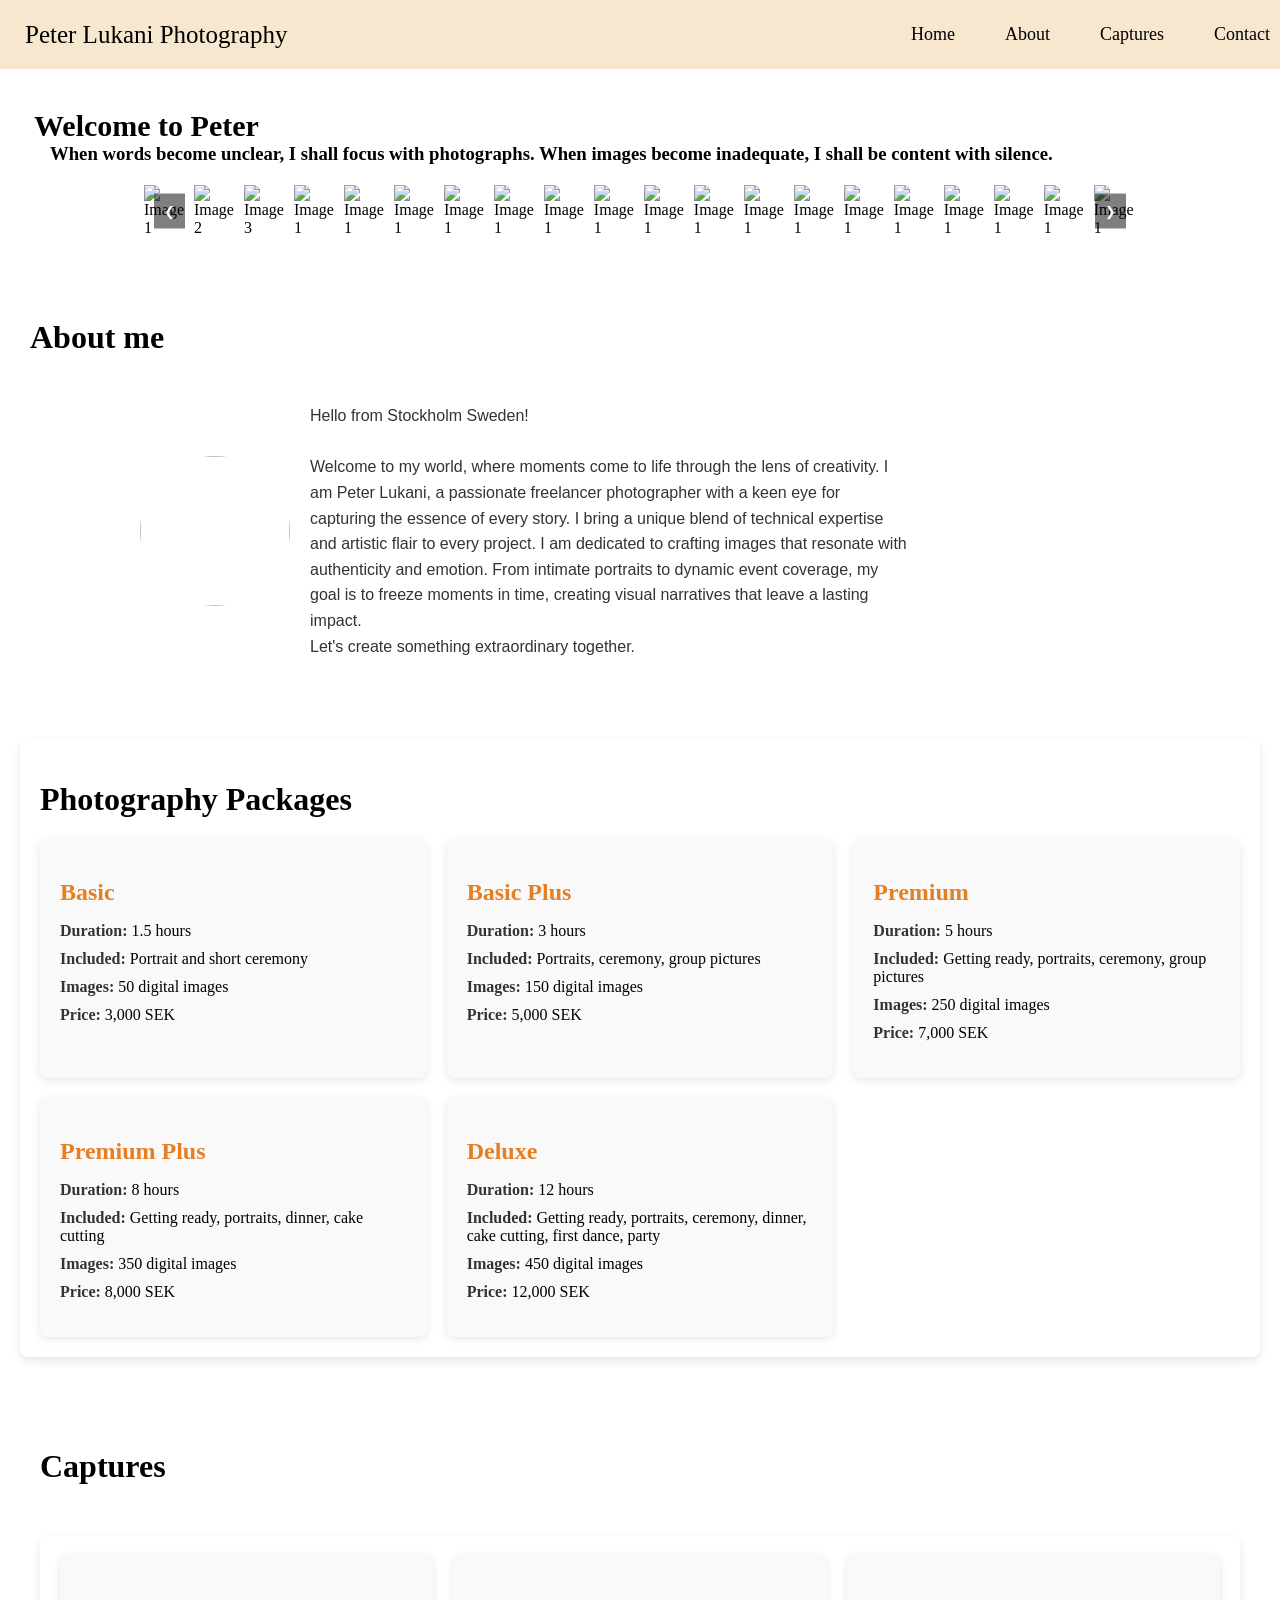
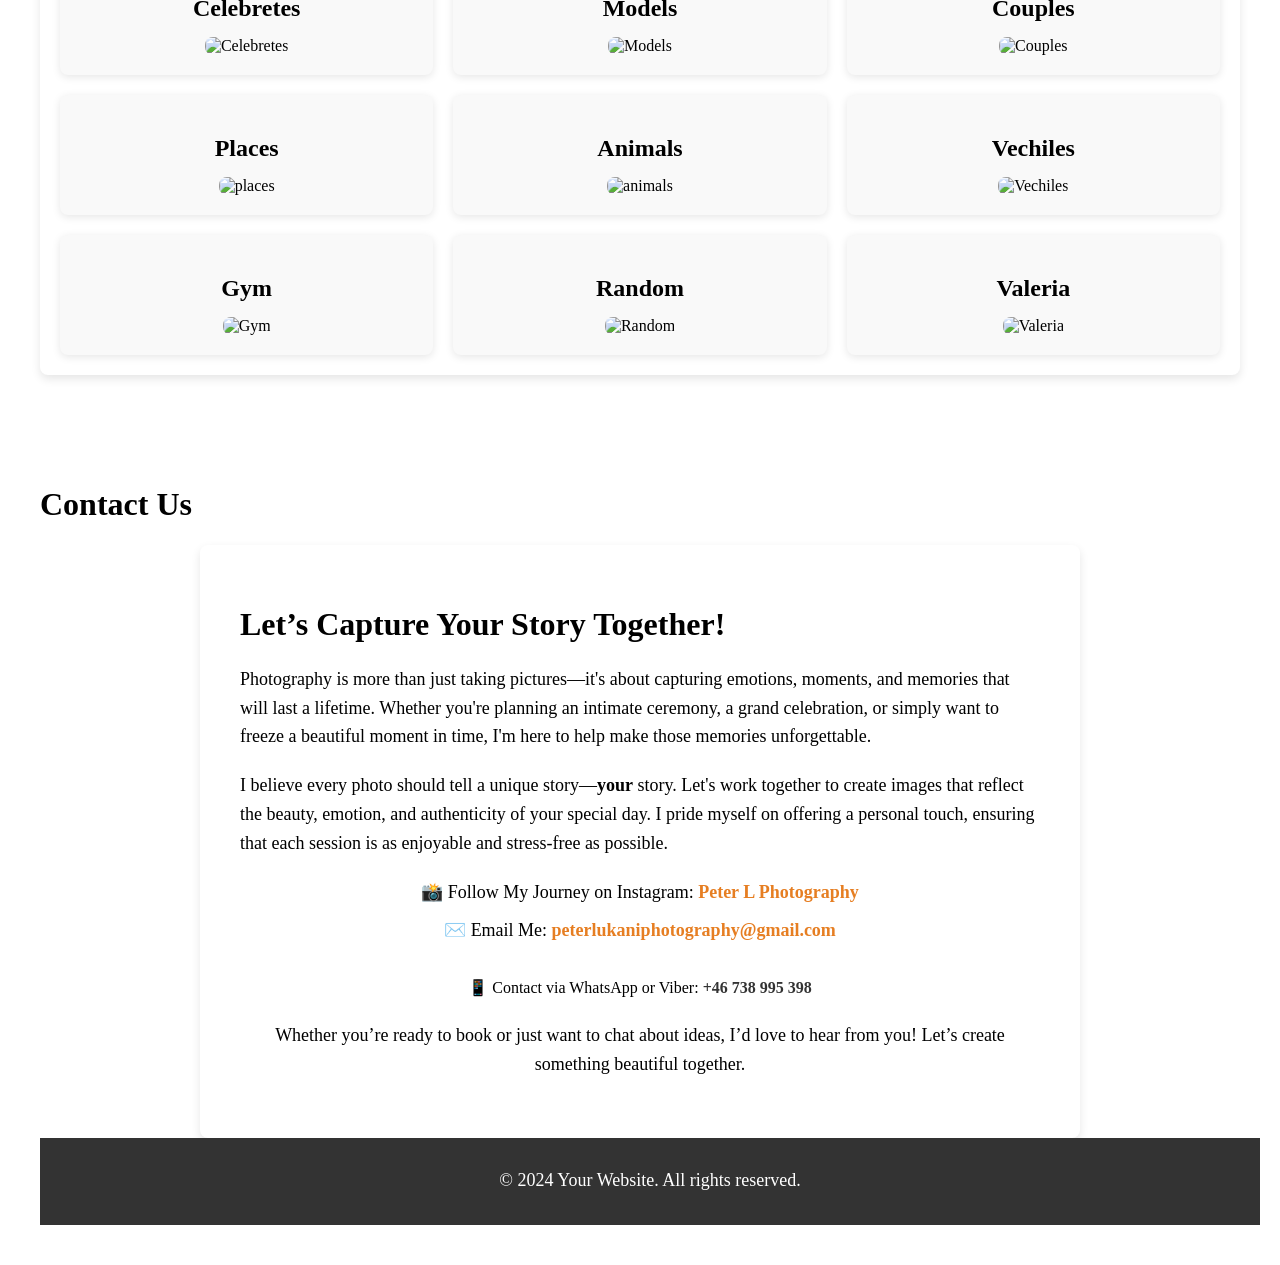
==== homepage.html @ 09ea8441 "Add files via upload" ====
<!DOCTYPE html>
<html lang="en">
<head>
    <meta charset="UTF-8">
    <meta name="viewport" content="width=device-width, initial-scale=1.0">
    <link rel="stylesheet" href="style.css">
    <script src="script.js" defer></script>
    <script src="prov.js" defer></script>
    <title>Peter Lukani Photography </title>
</head>
<body>
<!-- Koka e websitit -->
    <div class="header">
        <div class="emri">Peter Lukani Photography</div>
        <div class="navbar">
            <a href="#home">Home</a>
            <a href="#about">About</a>
            <a href="#captures">Captures</a>
            <a href="#contact">Contact</a>
        </div>
    </div>    

    <div class="content" id="home">
        <div class="typing-container">
            <h1 class="typing-text"></h1>
        </div>
        <h3 style="margin-left: 30px; margin-top: -2%;">When words become unclear, I shall focus with photographs. When images become inadequate, I shall be content with silence.</h3>   
    
        <!-- Karuseli -->
        <div class="carousel-container">
        <div class="carousel">
            <button class="carousel-button prev" onclick="prevSlide()">&#10094;</button>
            <div class="carousel-track">
                <img src="fotot\caruseli\IMG_1.JPG" alt="Image 1">
                <img src="fotot\caruseli\IMG_2.jpg" alt="Image 2">
                <img src="fotot\caruseli\IMG_3.JPG" alt="Image 3">
                <img src="fotot\caruseli\IMG_4.JPG"alt="Image 1">
                <img src="fotot\caruseli\IMG_5.JPG"alt="Image 1">
                <img src="fotot\caruseli\IMG_6.JPG"alt="Image 1">
                <img src="fotot\caruseli\IMG_7.JPG"alt="Image 1">
                <img src="fotot\caruseli\IMG_8.JPG"alt="Image 1">
                <img src="fotot\caruseli\IMG_9.JPG"alt="Image 1">
                <img src="fotot\caruseli\IMG_10.JPG"alt="Image 1">
                <img src="fotot\caruseli\IMG_11.JPEG"alt="Image 1">
                <img src="fotot\caruseli\IMG_12.JPG"alt="Image 1">
                <img src="fotot\caruseli\IMG_13.JPG"alt="Image 1">
                <img src="fotot\caruseli\IMG_14.jpeg"alt="Image 1">
                <img src="fotot\caruseli\IMG_15.JPG"alt="Image 1">
                <img src="fotot\caruseli\IMG_18.JPG"alt="Image 1">
                <img src="fotot\caruseli\IMG_19.JPEG"alt="Image 1">
                <img src="fotot\caruseli\IMG_20.JPG"alt="Image 1">
                <img src="fotot\fotot\caruseli\IMG_21.JPG"alt="Image 1">
                <img src="fotot\caruseli\IMG_22.JPG"alt="Image 1">
                <img src="fotot\caruseli\IMG_23.JPG"alt="Image 1">
                <img src="fotot\caruseli\IMG_24.JPG"alt="Image 1">
            </div>
            <button class="carousel-button next" onclick="nextSlide()">&#10095;</button>
        </div>
    </div>
    </div>
    <!-- Perskrimi vetes-->
    <div class="content" id="about">
        <h1 style="margin-left: 10px;">About me</h1>
        <div class="profile-container">
            <div class="fotoja-profilit">
                <img src="fotot\fotoja profilit.png">
            </div>

            <p class="shkrimi-vetes">
                Hello from Stockholm Sweden!<br><br>
                Welcome to my world, where moments come to life through the lens of creativity. I am Peter Lukani, a passionate freelancer photographer with a keen eye for capturing the essence of every story. I bring a unique blend of technical expertise and artistic flair to every project. I am dedicated to crafting images that resonate with authenticity and emotion. From intimate portraits to dynamic event coverage, my goal is to freeze moments in time, creating visual narratives that leave a lasting impact.<br>
                Let's create something extraordinary together.
            </p>
        </div>
<!-- Cmimet e paketave  -->
        <div class="packages">
            <h1>Photography Packages</h1>
            
            <div class="package-grid">
                <div class="package">
                    <h2>Basic</h2>
                    <ul>
                        <li><strong>Duration:</strong> 1.5 hours</li>
                        <li><strong>Included:</strong> Portrait and short ceremony</li>
                        <li><strong>Images:</strong> 50 digital images</li>
                        <li><strong>Price:</strong> 3,000 SEK</li>
                    </ul>
                </div>
    
                <div class="package">
                    <h2>Basic Plus</h2>
                    <ul>
                        <li><strong>Duration:</strong> 3 hours</li>
                        <li><strong>Included:</strong> Portraits, ceremony, group pictures</li>
                        <li><strong>Images:</strong> 150 digital images</li>
                        <li><strong>Price:</strong> 5,000 SEK</li>
                    </ul>
                </div>
    
                <div class="package">
                    <h2>Premium</h2>
                    <ul>
                        <li><strong>Duration:</strong> 5 hours</li>
                        <li><strong>Included:</strong> Getting ready, portraits, ceremony, group pictures</li>
                        <li><strong>Images:</strong> 250 digital images</li>
                        <li><strong>Price:</strong> 7,000 SEK</li>
                    </ul>
                </div>
    
                <div class="package">
                    <h2>Premium Plus</h2>
                    <ul>
                        <li><strong>Duration:</strong> 8 hours</li>
                        <li><strong>Included:</strong> Getting ready, portraits, dinner, cake cutting</li>
                        <li><strong>Images:</strong> 350 digital images</li>
                        <li><strong>Price:</strong> 8,000 SEK</li>
                    </ul>
                </div>
    
                <div class="package">
                    <h2>Deluxe</h2>
                    <ul>
                        <li><strong>Duration:</strong> 12 hours</li>
                        <li><strong>Included:</strong> Getting ready, portraits, ceremony, dinner, cake cutting, first dance, party</li>
                        <li><strong>Images:</strong> 450 digital images</li>
                        <li><strong>Price:</strong> 12,000 SEK</li>
                    </ul>
                </div>
            </div>
        </div>

    <div class="content" id="captures">


        <!-- Fotot ne kategori -->
    
        <h1>Captures</h1>                      
   <div class="photo-package-wrapper">
   
        <div class="photo-package-grid">
            <div class="photo-package-item">
                <a href="C:\Users\AG\OneDrive\Desktop\adi project\subpages\celebretes.html" target="_blank">
                    <div class="package-card">
                        <h2 class="package-title">Celebretes</h2>
                        <img src="fotot\New folder\2.JPG" alt="Celebretes" class="package-image">
                    </div>
                </a>
            </div>
            
            <div class="photo-package-item">
                <a href="C:\Users\AG\OneDrive\Desktop\adi project\subpages\people.html" target="_blank">
                    <div class="package-card">
                        <h2 class="package-title">Models</h2>
                        <img src="fotot\New folder\1.JPEG" alt="Models" class="package-image">
                    </div>
                </a>
            </div>

            <div class="photo-package-item">
                <a href="subpages\couples.html" target="_blank">
                    <div class="package-card">
                        <h2 class="package-title">Couples</h2>
                        <img src="fotot\New folder/7.JPG" alt="Couples" class="package-image">
                    </div>
                </a>
            </div>
            

            <div class="photo-package-item">
                <a href="C:\Users\AG\OneDrive\Desktop\adi project\subpages\places.html" target="_blank">
                    <div class="package-card">
                        <h2 class="package-title">Places</h2>
                        <img src="fotot\New folder\5.JPG" alt="places" class="package-image">
                    </div>
                </a>
            </div>

            <div class="photo-package-item">
                <a href="subpages\animals.html" target="_blank">
                    <div class="package-card">
                        <h2 class="package-title">Animals</h2>
                        <img src="fotot\New folder\3.jpg" alt="animals" class="package-image">
                    </div>
                </a>
            </div>

            

            <div class="photo-package-item">
                <a href="C:\Users\AG\OneDrive\Desktop\adi project\subpages\vechiles.html" target="_blank">
                    <div class="package-card">
                        <h2 class="package-title">Vechiles</h2>
                        <img src="fotot\New folder\6.JPG" alt="Vechiles" class="package-image">
                    </div>
                </a>
            </div>
            
            <div class="photo-package-item">
                <a href="subpages/gym.html" target="_blank">
                    <div class="package-card">
                        <h2 class="package-title">Gym</h2>
                        <img src="fotot\New folder\8.JPG" alt="Gym" class="package-image">
                    </div>
                </a>
            </div>
            
            
            <div class="photo-package-item">
                <a href="C:\Users\AG\OneDrive\Desktop\adi project\subpages\random.html" target="_blank">
                    <div class="package-card">
                        <h2 class="package-title">Random</h2>
                        <img src="fotot\New folder/4.JPG" alt="Random" class="package-image">
                    </div>
                </a>
            </div>

            <div class="photo-package-item">
                <a href="subpages\valeria.html" target="_blank">
                    <div class="package-card">
                        <h2 class="package-title">Valeria</h2>
                        <img src="fotot\New folder/9.JPG" alt="Valeria" class="package-image">
                    </div>
                </a>
            </div>
            
        
    </div>
    </div>
    </div>
    <!-- Kontaktet -->

    <div class="content" id="contact">
        <h1>Contact Us</h1>
        <div class="contact-section">
            <h1>Let’s Capture Your Story Together!</h1>
            <p>
                Photography is more than just taking pictures—it's about capturing emotions, moments, and memories that will last a lifetime. Whether you're planning an intimate ceremony, a grand celebration, or simply want to freeze a beautiful moment in time, I'm here to help make those memories unforgettable.
            </p>
            <p>
                I believe every photo should tell a unique story—<strong>your</strong> story. Let's work together to create images that reflect the beauty, emotion, and authenticity of your special day. I pride myself on offering a personal touch, ensuring that each session is as enjoyable and stress-free as possible.
            </p>
    
            <div class="social-links">
                <p>📸 Follow My Journey on Instagram: 
                    <a href="https://www.instagram.com/peterlphotography/" target="_blank">Peter L Photography</a>
                </p>
                <p>✉️ Email Me: 
                    <a href="mailto:peterlukaniphotography@gmail.com">peterlukaniphotography@gmail.com</a>
                </p>
            </div>
    
            <div class="contact-info">
                <p>📱 Contact via WhatsApp or Viber: 
                    <a href="tel:+46738995398">+46 738 995 398</a>
                </p>
            </div>
            
            <p style="text-align:center; margin-top: 20px;">
                Whether you’re ready to book or just want to chat about ideas, I’d love to hear from you! Let’s create something beautiful together.
            </p>
    </div>

    <!-- Mbyllja -->

    <div class="footer">
        <p>&copy; 2024 Your Website. All rights reserved.</p>
    </div>

</body>
</html>
---- style.css ----
body {
    font-family: Book Antiqua;
    margin: 0;
    padding: 0;
    overflow-x: hidden; /* Prevent horizontal overflow */
    background-color: #ffffff;
}


.header {
    display: flex;
    justify-content: space-between; /* This ensures one item goes left and the other right */
    align-items: center;
    padding: 10px;
    background-color: #f7e7ce; /* Optional background */
    position: sticky;
    top: 0;
    z-index: 1000;
    width: 100%;
}

/* Style for .emri */
.emri {
    margin-left: 15px;
    font-family: Bradley Hand ITC;
    font-size: 25px;
    color: black;
    left:8px;
}

/* Style for .navbar */
.navbar {
    display: flex;
    gap: 10px; 
    font-size: 18px;
    background-color: #f7e7ce; 
}

.navbar a {
    text-decoration: none;
    color: #333;
    padding: 10px;
}

.navbar a:hover {
    background-color: #ddd;
    color: black;
}
.navbar a {
    float: right;
    display: block;
    color: black;
    text-align: right;
    padding: 14px 20px;
    text-decoration: none;
}
.navbar a:hover {
    background-color: #ddd;
    color: black;
}


.content {
    padding: 20px;
}


/* Style for the carousel container */
.carousel-container {
    width: 100%;
    display: flex;
    justify-content: center;
    margin: 20px 0;
}

.carousel {
    width: 80%;
    overflow: hidden;
    position: relative;
}

.carousel-track {
    display: flex;
    transition: transform 0.5s ease-in-out;
}

.carousel img {
    width: 300px; 
    margin-right: 10px;
}

        /* Style for the carousel buttons */
.carousel-button {
    position: absolute;
    top: 50%;
    transform: translateY(-50%);
    background-color: rgba(0, 0, 0, 0.5);
    color: white;
    border: none;
    padding: 10px;
    cursor: pointer;
}

.prev {
    left: 10px;
    z-index: 1;
}

.next {
    right: 10px;
}

.footer {
    background-color: #333;
    color: white;
    text-align: center;
    padding: 10px;
    bottom: 0;
    width: 100%;
}

.typing-container {
    width: fit-content;   
    top: 40px;
    margin-bottom: 1px;
    margin-left: 4px;
}

.typing-text {
    display: inline-block;
    white-space: nowrap; /* Prevents line breaks */
    overflow: hidden; /* Hides text that overflows */
    font-size: 30px;
    color: black;
    padding: 0 10px; /* Optional: Add padding for better appearance */
}


/* Container for the profile image and text */
.profile-container {
    display: flex; /* Aligns items side by side */
    align-items: center; /* Vertically aligns items */
    padding: 10px;
    max-width: 1000px; /* Control max width of the container */
    margin: 0 auto; /* Center the container horizontally */
}

/* Style for the profile image */
.fotoja-profilit img {
    width: 150px; /* Adjust the size as needed */
    height: 150px;
    border-radius: 50%; /* Makes the image circular */
    object-fit: cover; /* Ensures the image fits inside the circle */
    margin-right: 20px; /* Adds space between the image and the text */
}

/* Style for the text */
.shkrimi-vetes {
    font-family: 'Book Antiqua', sans-serif;
    font-size: 16px;
    line-height: 1.6; /* Improves readability */
    color: #333; /* Text color */
    max-width: 600px; /* Control text width */
}

/*styles for prices*/

.packages {
    max-width: 1200px;
    margin: 50px auto;
    padding: 20px;
    background-color: #fff;
    border-radius: 8px;
    box-shadow: 0 4px 10px rgba(0, 0, 0, 0.1);
}


.package-grid {
    display: grid;
    grid-template-columns: repeat(auto-fit, minmax(300px, 1fr)); /* Two items per row */
    gap: 20px;
}

.package {
    background-color: #f9f9f9;
    padding: 20px;
    border-radius: 8px;
    box-shadow: 0 2px 8px rgba(0, 0, 0, 0.1);
}

.package h2 {
    color: #e67e22;
    margin-bottom: 15px;
    font-size: 24px;
}

ul {
    list-style-type: none;
    padding: 0;
}

ul li {
    margin-bottom: 10px;
    font-size: 16px;
}

ul li strong {
    color: #333;
}

@media (max-width: 600px) {
    .package-grid {
        grid-template-columns: 1fr; /* Single column layout for small screens */
    }

    .packages {
        padding: 10px;
    }

    .package h2 {
        font-size: 20px;
    }

    ul li {
        font-size: 14px;
    }
}



.contact-section {
    max-width: 800px;
    margin: 0 auto;
    background-color: #fff;
    padding: 40px;
    border-radius: 8px;
    box-shadow: 0 4px 10px rgba(0, 0, 0, 0.1);
}


p {
    font-size: 18px;
    line-height: 1.6;
    margin-bottom: 20px;
}

.social-links {
    text-align: center;
    margin-top: 20px;
}

.social-links a {
    text-decoration: none;
    color: #e67e22;
    font-weight: bold;
}

.social-links p {
    margin: 10px 0;
}

.contact-info {
    text-align: center;
    margin-top: 30px;
}

.contact-info a {
    text-decoration: none;
    color: #333;
    font-weight: bold;
}

.contact-info p {
    font-size: 16px;
}


/*captures section*/
.photo-package-wrapper {
    max-width: 1200px;
    margin: 50px auto;
    padding: 20px;
    background-color: #fff;
    border-radius: 8px;
    box-shadow: 0 4px 10px rgba(0, 0, 0, 0.1);
}


.photo-package-grid {
    display: grid;
    grid-template-columns: repeat(auto-fit, minmax(300px, 1fr)); /* Two items per row */
    gap: 20px;
}

.photo-package-item {
    text-align: center;
}

.photo-package-item a {
    text-decoration: none;
    color: inherit;
}

.package-card {
    background-color: #f9f9f9;
    padding: 20px;
    border-radius: 8px;
    box-shadow: 0 2px 8px rgba(0, 0, 0, 0.1);
    transition: transform 0.3s ease, box-shadow 0.3s ease; /* Add transition effect */
    overflow: hidden;
}

.package-card:hover {
    transform: scale(1.05); /* Zoom effect on hover */
    box-shadow: 0 4px 12px rgba(0, 0, 0, 0.2); /* Increase shadow on hover */
}

.package-image {
    width: 100%;
    height: 60%;
    border-radius: 8px;
    transition: transform 0.3s ease; /* Smooth transition for image */
}

.package-title {
    color: black;
    margin-bottom: 15px;
    font-size: 24px;
}

.package-card:hover .package-image {
    transform: scale(1.05); /* Slight zoom on the image too */
}

@media (max-width: 600px) {
    .photo-package-grid {
        grid-template-columns: 1fr; /* Single column layout for small screens */
    }

    .photo-package-wrapper {
        padding: 10px;
    }

    .package-title {
        font-size: 20px;
    }
}

@media (max-width: 768px) {
    .header {
        flex-direction: column;
        text-align: center;
    }
    .navbar {
        flex-direction: column;
        align-items: center;
    }
    .carousel {
        width: 100%;
    }
    .carousel img {
        width: 100%;
        height: auto;
    }
    .profile-container {
        flex-direction: column;
        text-align: center;
    }
    .fotoja-profilit img {
        margin: 0 auto 10px;
    }
    .packages {
        padding: 10px;
    }
    .package-grid {
        grid-template-columns: 1fr;
    }
}
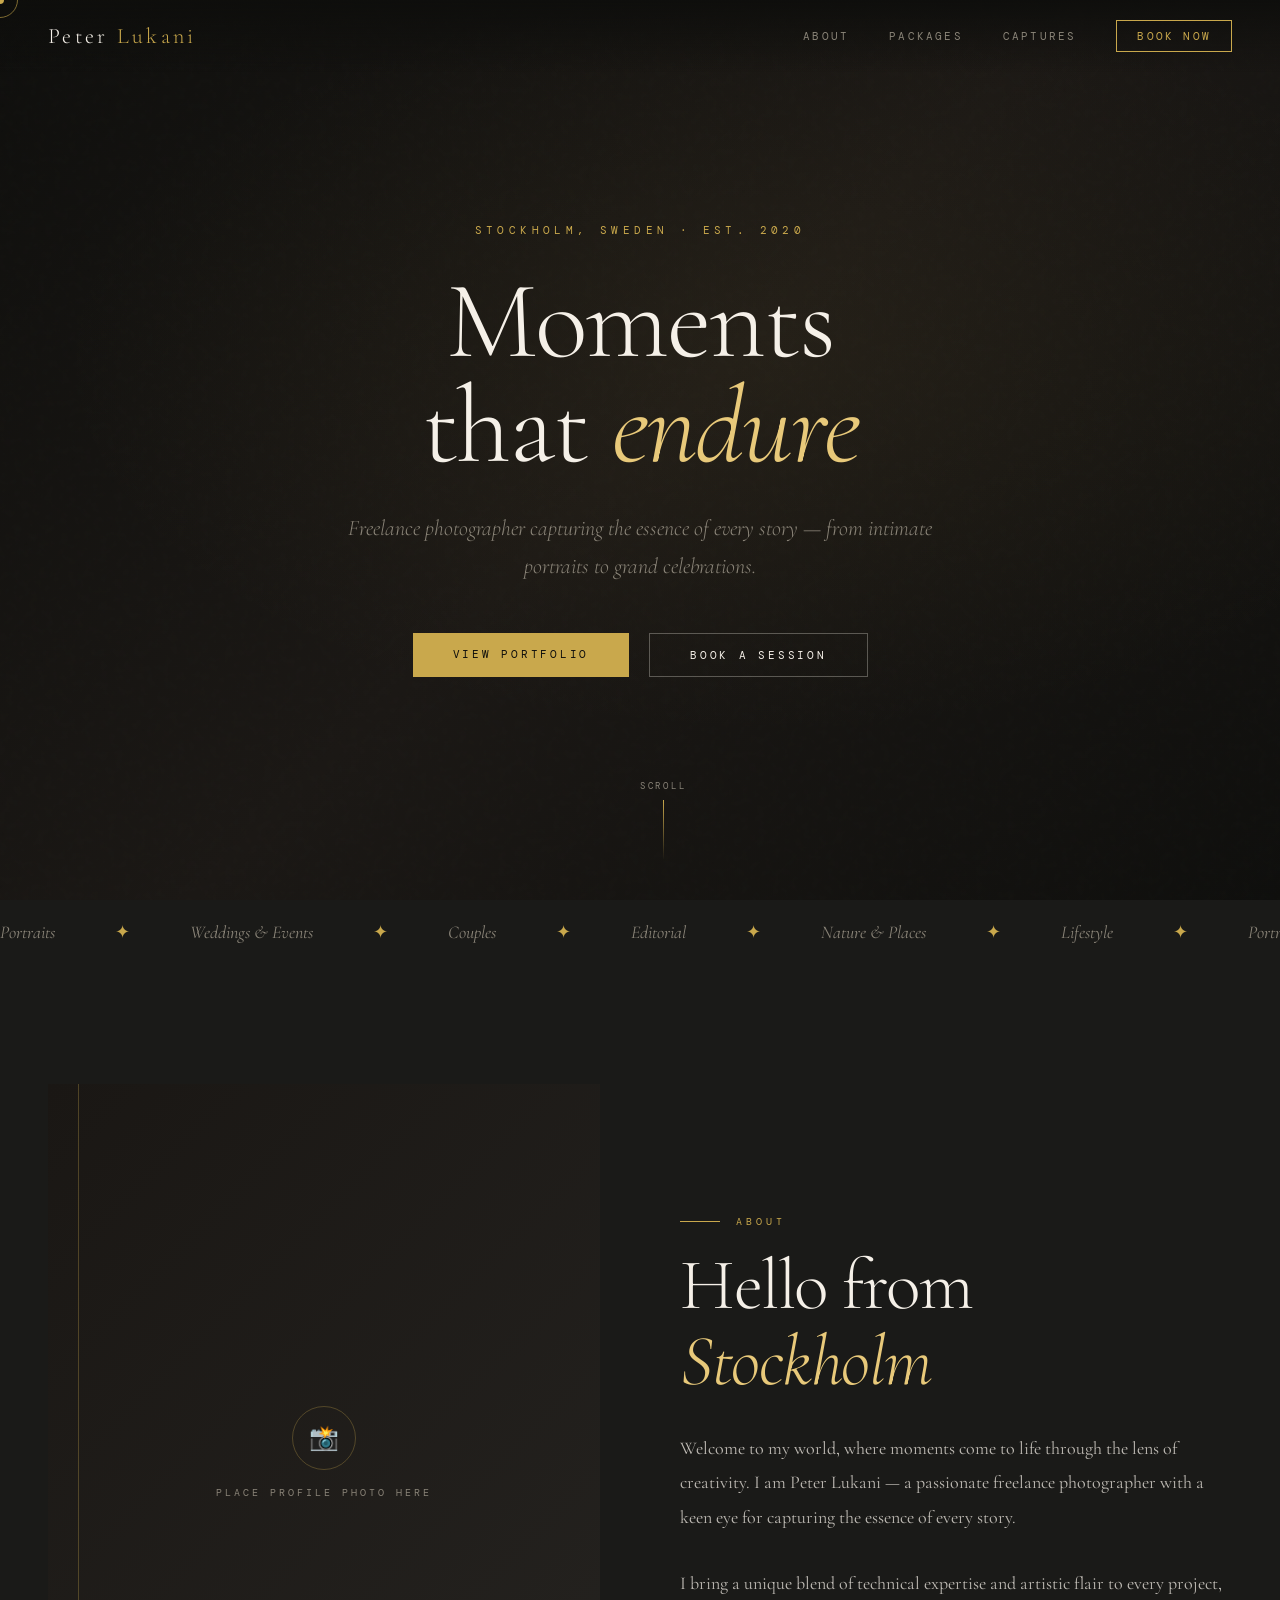
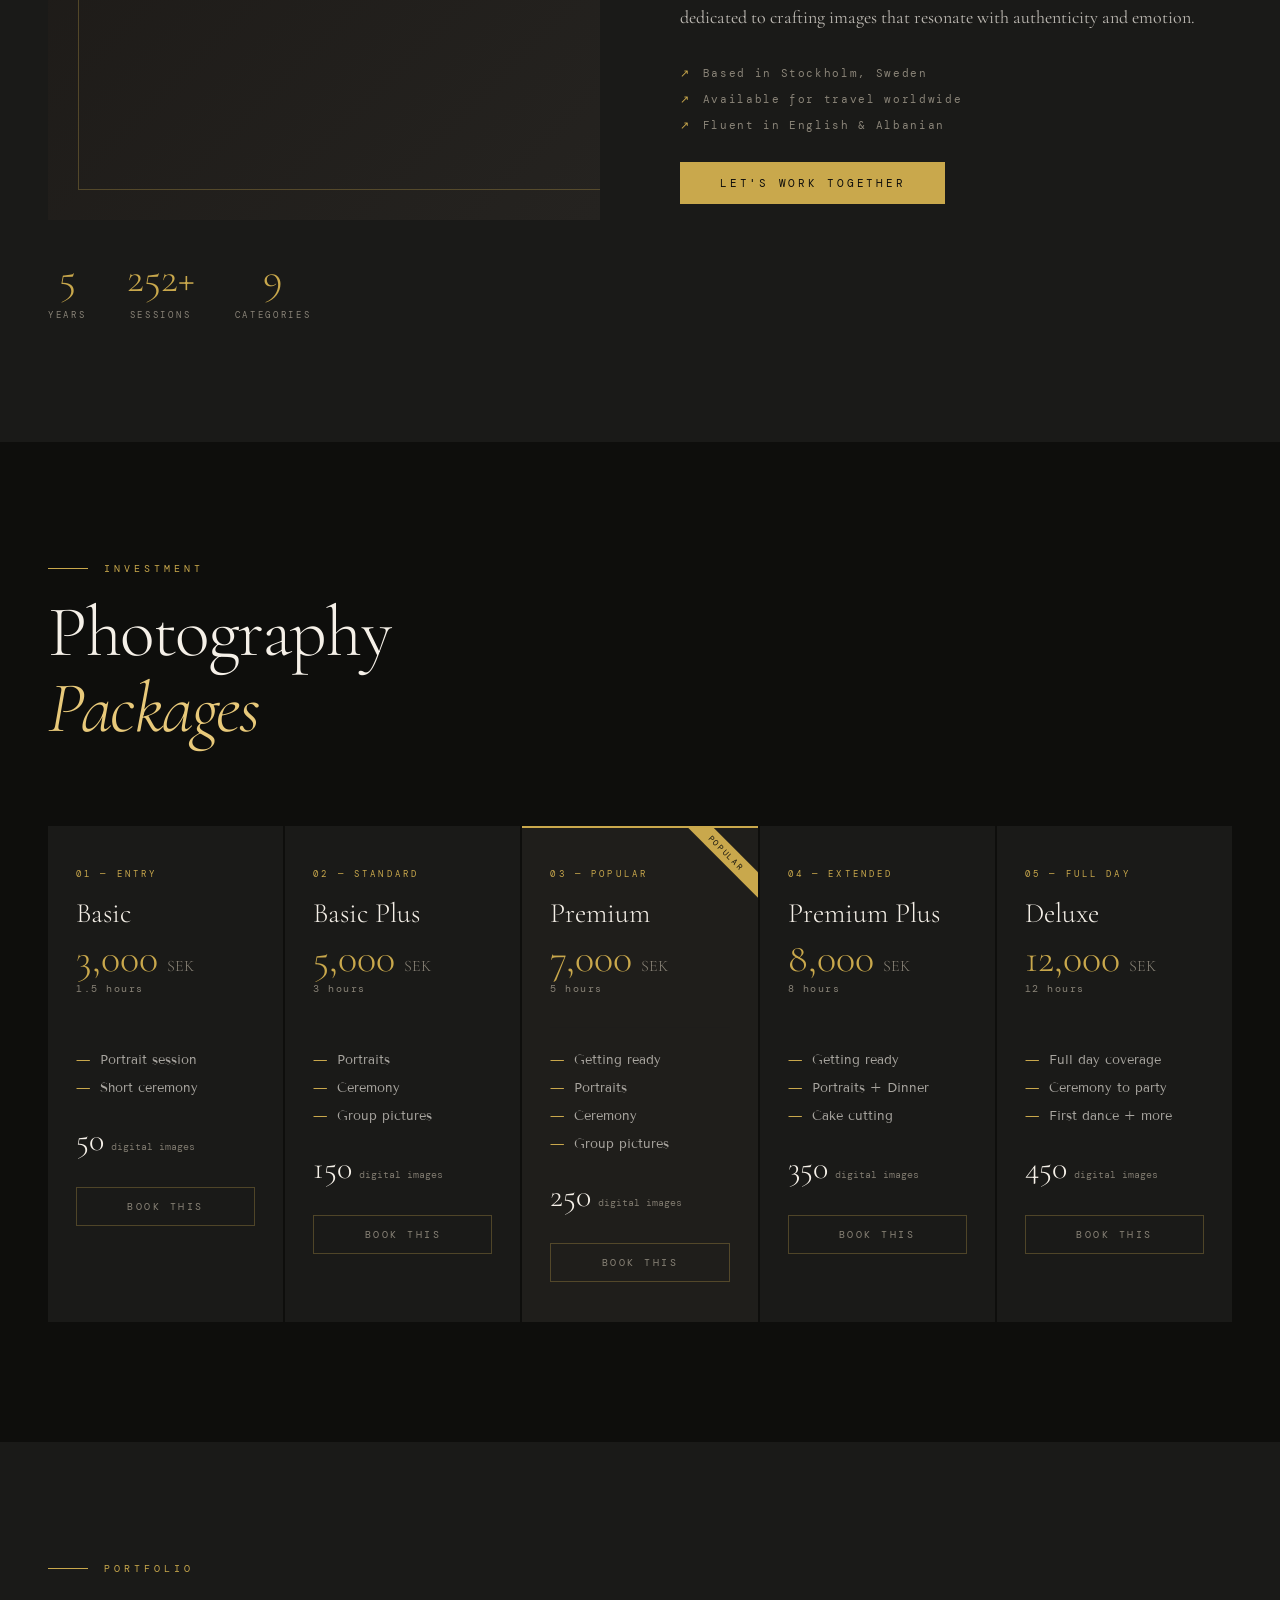
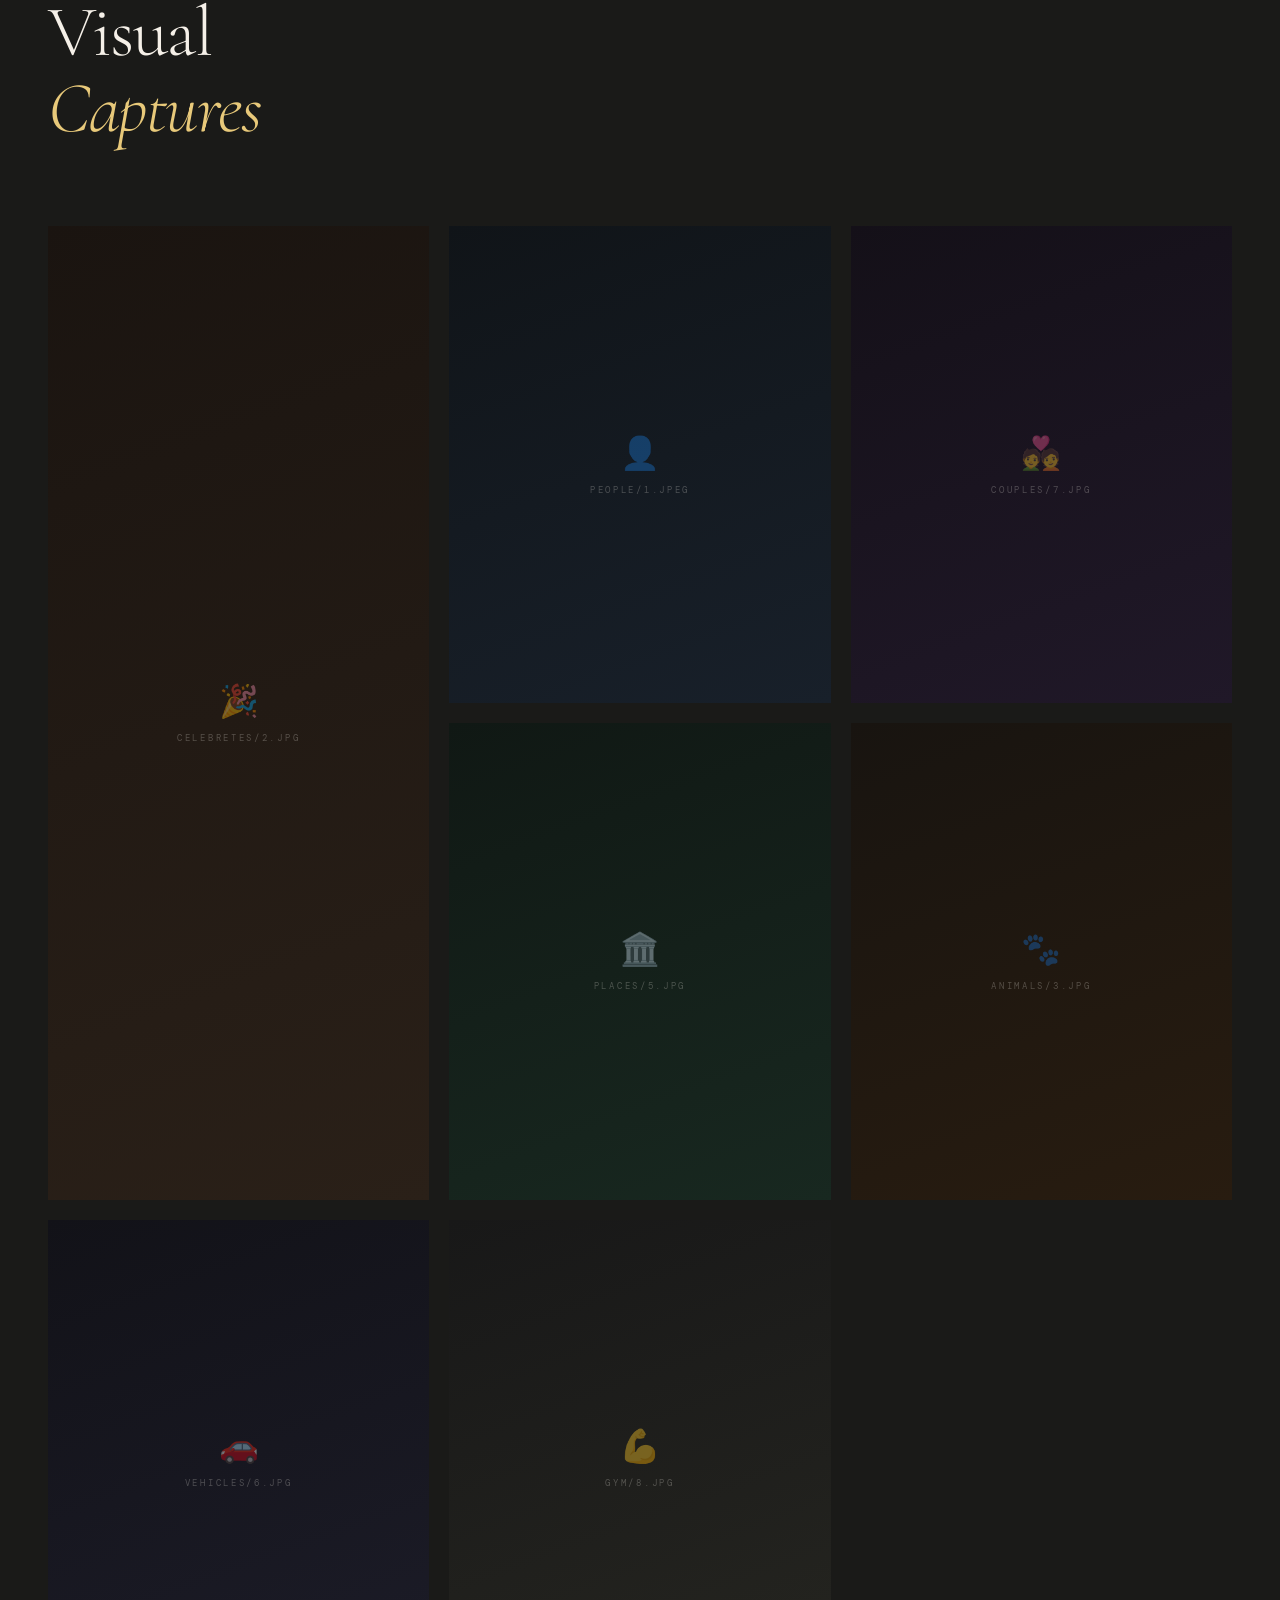
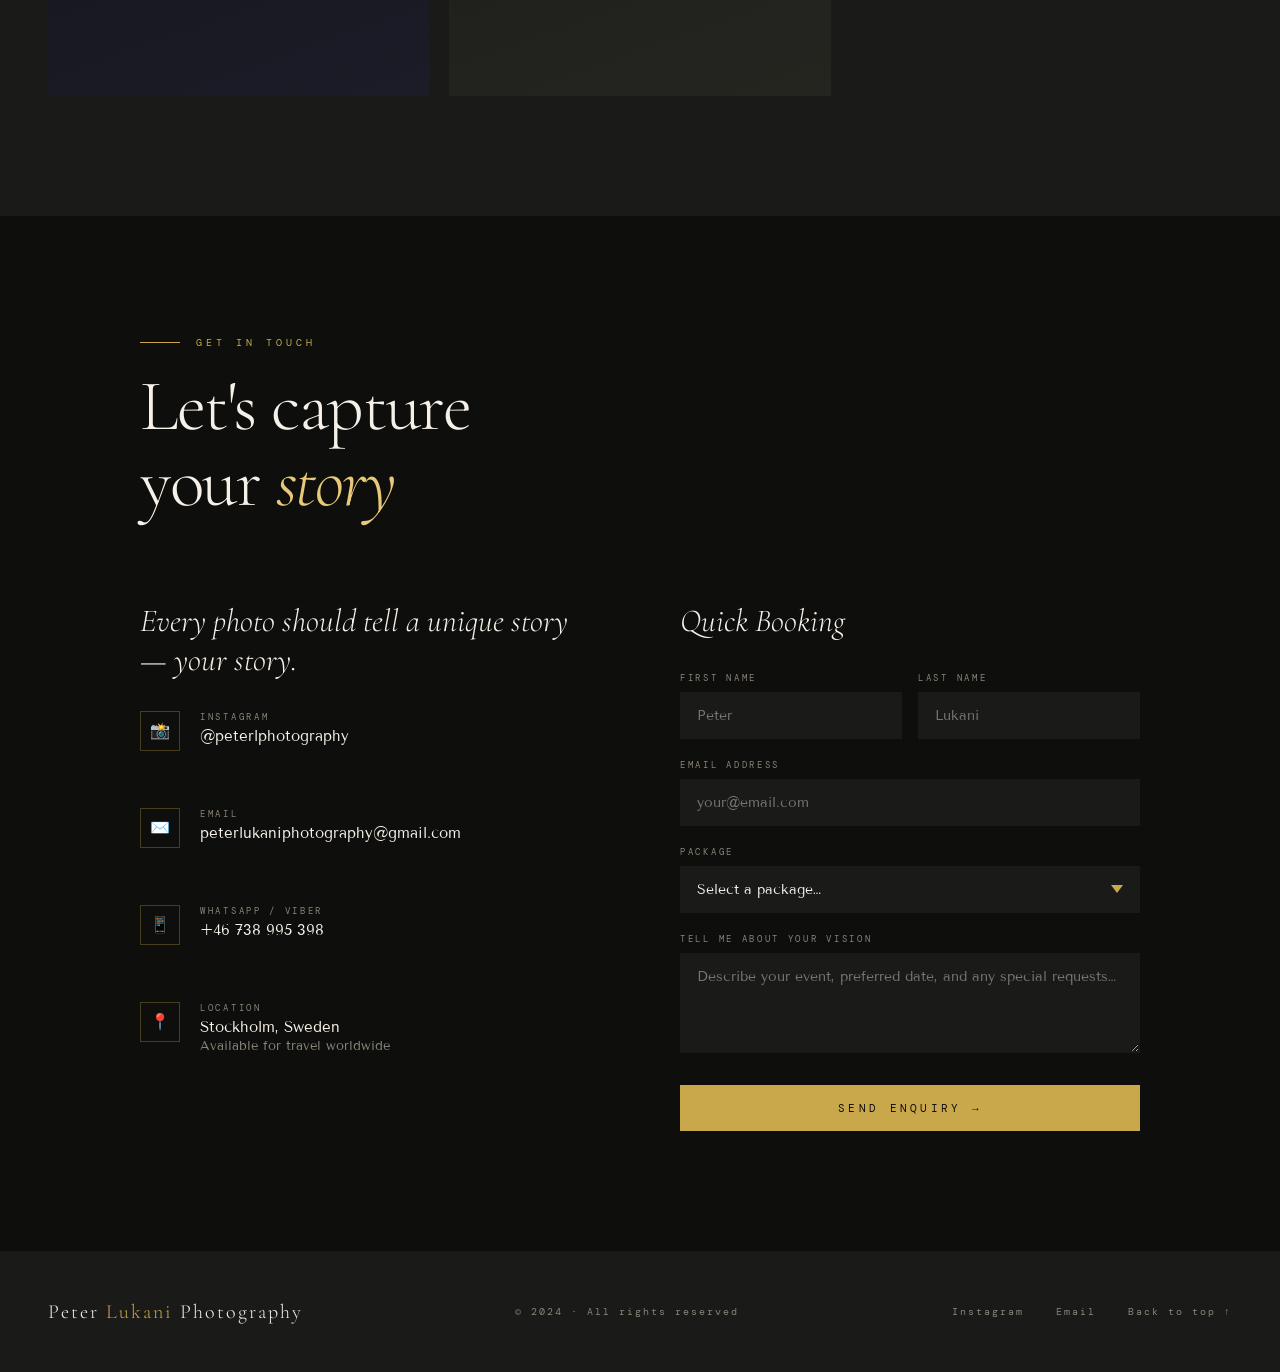
==== commit a486015c: "Add files via upload" ====
--- a/homepage.html
+++ b/homepage.html
@@ -1,270 +1,1206 @@
-<!DOCTYPE html>
-<html lang="en">
-<head>
-    <meta charset="UTF-8">
-    <meta name="viewport" content="width=device-width, initial-scale=1.0">
-    <link rel="stylesheet" href="style.css">
-    <script src="script.js" defer></script>
-    <script src="prov.js" defer></script>
-    <title>Peter Lukani Photography </title>
-</head>
-<body>
-<!-- Koka e websitit -->
-    <div class="header">
-        <div class="emri">Peter Lukani Photography</div>
-        <div class="navbar">
-            <a href="#home">Home</a>
-            <a href="#about">About</a>
-            <a href="#captures">Captures</a>
-            <a href="#contact">Contact</a>
-        </div>
-    </div>    
-
-    <div class="content" id="home">
-        <div class="typing-container">
-            <h1 class="typing-text"></h1>
-        </div>
-        <h3 style="margin-left: 30px; margin-top: -2%;">When words become unclear, I shall focus with photographs. When images become inadequate, I shall be content with silence.</h3>   
-    
-        <!-- Karuseli -->
-        <div class="carousel-container">
-        <div class="carousel">
-            <button class="carousel-button prev" onclick="prevSlide()">&#10094;</button>
-            <div class="carousel-track">
-                <img src="fotot\caruseli\IMG_1.JPG" alt="Image 1">
-                <img src="fotot\caruseli\IMG_2.jpg" alt="Image 2">
-                <img src="fotot\caruseli\IMG_3.JPG" alt="Image 3">
-                <img src="fotot\caruseli\IMG_4.JPG"alt="Image 1">
-                <img src="fotot\caruseli\IMG_5.JPG"alt="Image 1">
-                <img src="fotot\caruseli\IMG_6.JPG"alt="Image 1">
-                <img src="fotot\caruseli\IMG_7.JPG"alt="Image 1">
-                <img src="fotot\caruseli\IMG_8.JPG"alt="Image 1">
-                <img src="fotot\caruseli\IMG_9.JPG"alt="Image 1">
-                <img src="fotot\caruseli\IMG_10.JPG"alt="Image 1">
-                <img src="fotot\caruseli\IMG_11.JPEG"alt="Image 1">
-                <img src="fotot\caruseli\IMG_12.JPG"alt="Image 1">
-                <img src="fotot\caruseli\IMG_13.JPG"alt="Image 1">
-                <img src="fotot\caruseli\IMG_14.jpeg"alt="Image 1">
-                <img src="fotot\caruseli\IMG_15.JPG"alt="Image 1">
-                <img src="fotot\caruseli\IMG_18.JPG"alt="Image 1">
-                <img src="fotot\caruseli\IMG_19.JPEG"alt="Image 1">
-                <img src="fotot\caruseli\IMG_20.JPG"alt="Image 1">
-                <img src="fotot\fotot\caruseli\IMG_21.JPG"alt="Image 1">
-                <img src="fotot\caruseli\IMG_22.JPG"alt="Image 1">
-                <img src="fotot\caruseli\IMG_23.JPG"alt="Image 1">
-                <img src="fotot\caruseli\IMG_24.JPG"alt="Image 1">
-            </div>
-            <button class="carousel-button next" onclick="nextSlide()">&#10095;</button>
-        </div>
-    </div>
-    </div>
-    <!-- Perskrimi vetes-->
-    <div class="content" id="about">
-        <h1 style="margin-left: 10px;">About me</h1>
-        <div class="profile-container">
-            <div class="fotoja-profilit">
-                <img src="fotot\fotoja profilit.png">
-            </div>
-
-            <p class="shkrimi-vetes">
-                Hello from Stockholm Sweden!<br><br>
-                Welcome to my world, where moments come to life through the lens of creativity. I am Peter Lukani, a passionate freelancer photographer with a keen eye for capturing the essence of every story. I bring a unique blend of technical expertise and artistic flair to every project. I am dedicated to crafting images that resonate with authenticity and emotion. From intimate portraits to dynamic event coverage, my goal is to freeze moments in time, creating visual narratives that leave a lasting impact.<br>
-                Let's create something extraordinary together.
-            </p>
-        </div>
-<!-- Cmimet e paketave  -->
-        <div class="packages">
-            <h1>Photography Packages</h1>
-            
-            <div class="package-grid">
-                <div class="package">
-                    <h2>Basic</h2>
-                    <ul>
-                        <li><strong>Duration:</strong> 1.5 hours</li>
-                        <li><strong>Included:</strong> Portrait and short ceremony</li>
-                        <li><strong>Images:</strong> 50 digital images</li>
-                        <li><strong>Price:</strong> 3,000 SEK</li>
-                    </ul>
-                </div>
-    
-                <div class="package">
-                    <h2>Basic Plus</h2>
-                    <ul>
-                        <li><strong>Duration:</strong> 3 hours</li>
-                        <li><strong>Included:</strong> Portraits, ceremony, group pictures</li>
-                        <li><strong>Images:</strong> 150 digital images</li>
-                        <li><strong>Price:</strong> 5,000 SEK</li>
-                    </ul>
-                </div>
-    
-                <div class="package">
-                    <h2>Premium</h2>
-                    <ul>
-                        <li><strong>Duration:</strong> 5 hours</li>
-                        <li><strong>Included:</strong> Getting ready, portraits, ceremony, group pictures</li>
-                        <li><strong>Images:</strong> 250 digital images</li>
-                        <li><strong>Price:</strong> 7,000 SEK</li>
-                    </ul>
-                </div>
-    
-                <div class="package">
-                    <h2>Premium Plus</h2>
-                    <ul>
-                        <li><strong>Duration:</strong> 8 hours</li>
-                        <li><strong>Included:</strong> Getting ready, portraits, dinner, cake cutting</li>
-                        <li><strong>Images:</strong> 350 digital images</li>
-                        <li><strong>Price:</strong> 8,000 SEK</li>
-                    </ul>
-                </div>
-    
-                <div class="package">
-                    <h2>Deluxe</h2>
-                    <ul>
-                        <li><strong>Duration:</strong> 12 hours</li>
-                        <li><strong>Included:</strong> Getting ready, portraits, ceremony, dinner, cake cutting, first dance, party</li>
-                        <li><strong>Images:</strong> 450 digital images</li>
-                        <li><strong>Price:</strong> 12,000 SEK</li>
-                    </ul>
-                </div>
-            </div>
-        </div>
-
-    <div class="content" id="captures">
-
-
-        <!-- Fotot ne kategori -->
-    
-        <h1>Captures</h1>                      
-   <div class="photo-package-wrapper">
-   
-        <div class="photo-package-grid">
-            <div class="photo-package-item">
-                <a href="C:\Users\AG\OneDrive\Desktop\adi project\subpages\celebretes.html" target="_blank">
-                    <div class="package-card">
-                        <h2 class="package-title">Celebretes</h2>
-                        <img src="fotot\New folder\2.JPG" alt="Celebretes" class="package-image">
-                    </div>
-                </a>
-            </div>
-            
-            <div class="photo-package-item">
-                <a href="C:\Users\AG\OneDrive\Desktop\adi project\subpages\people.html" target="_blank">
-                    <div class="package-card">
-                        <h2 class="package-title">Models</h2>
-                        <img src="fotot\New folder\1.JPEG" alt="Models" class="package-image">
-                    </div>
-                </a>
-            </div>
-
-            <div class="photo-package-item">
-                <a href="subpages\couples.html" target="_blank">
-                    <div class="package-card">
-                        <h2 class="package-title">Couples</h2>
-                        <img src="fotot\New folder/7.JPG" alt="Couples" class="package-image">
-                    </div>
-                </a>
-            </div>
-            
-
-            <div class="photo-package-item">
-                <a href="C:\Users\AG\OneDrive\Desktop\adi project\subpages\places.html" target="_blank">
-                    <div class="package-card">
-                        <h2 class="package-title">Places</h2>
-                        <img src="fotot\New folder\5.JPG" alt="places" class="package-image">
-                    </div>
-                </a>
-            </div>
-
-            <div class="photo-package-item">
-                <a href="subpages\animals.html" target="_blank">
-                    <div class="package-card">
-                        <h2 class="package-title">Animals</h2>
-                        <img src="fotot\New folder\3.jpg" alt="animals" class="package-image">
-                    </div>
-                </a>
-            </div>
-
-            
-
-            <div class="photo-package-item">
-                <a href="C:\Users\AG\OneDrive\Desktop\adi project\subpages\vechiles.html" target="_blank">
-                    <div class="package-card">
-                        <h2 class="package-title">Vechiles</h2>
-                        <img src="fotot\New folder\6.JPG" alt="Vechiles" class="package-image">
-                    </div>
-                </a>
-            </div>
-            
-            <div class="photo-package-item">
-                <a href="subpages/gym.html" target="_blank">
-                    <div class="package-card">
-                        <h2 class="package-title">Gym</h2>
-                        <img src="fotot\New folder\8.JPG" alt="Gym" class="package-image">
-                    </div>
-                </a>
-            </div>
-            
-            
-            <div class="photo-package-item">
-                <a href="C:\Users\AG\OneDrive\Desktop\adi project\subpages\random.html" target="_blank">
-                    <div class="package-card">
-                        <h2 class="package-title">Random</h2>
-                        <img src="fotot\New folder/4.JPG" alt="Random" class="package-image">
-                    </div>
-                </a>
-            </div>
-
-            <div class="photo-package-item">
-                <a href="subpages\valeria.html" target="_blank">
-                    <div class="package-card">
-                        <h2 class="package-title">Valeria</h2>
-                        <img src="fotot\New folder/9.JPG" alt="Valeria" class="package-image">
-                    </div>
-                </a>
-            </div>
-            
-        
-    </div>
-    </div>
-    </div>
-    <!-- Kontaktet -->
-
-    <div class="content" id="contact">
-        <h1>Contact Us</h1>
-        <div class="contact-section">
-            <h1>Let’s Capture Your Story Together!</h1>
-            <p>
-                Photography is more than just taking pictures—it's about capturing emotions, moments, and memories that will last a lifetime. Whether you're planning an intimate ceremony, a grand celebration, or simply want to freeze a beautiful moment in time, I'm here to help make those memories unforgettable.
-            </p>
-            <p>
-                I believe every photo should tell a unique story—<strong>your</strong> story. Let's work together to create images that reflect the beauty, emotion, and authenticity of your special day. I pride myself on offering a personal touch, ensuring that each session is as enjoyable and stress-free as possible.
-            </p>
-    
-            <div class="social-links">
-                <p>📸 Follow My Journey on Instagram: 
-                    <a href="https://www.instagram.com/peterlphotography/" target="_blank">Peter L Photography</a>
-                </p>
-                <p>✉️ Email Me: 
-                    <a href="mailto:peterlukaniphotography@gmail.com">peterlukaniphotography@gmail.com</a>
-                </p>
-            </div>
-    
-            <div class="contact-info">
-                <p>📱 Contact via WhatsApp or Viber: 
-                    <a href="tel:+46738995398">+46 738 995 398</a>
-                </p>
-            </div>
-            
-            <p style="text-align:center; margin-top: 20px;">
-                Whether you’re ready to book or just want to chat about ideas, I’d love to hear from you! Let’s create something beautiful together.
-            </p>
-    </div>
-
-    <!-- Mbyllja -->
-
-    <div class="footer">
-        <p>&copy; 2024 Your Website. All rights reserved.</p>
-    </div>
-
-</body>
-</html>+<!DOCTYPE html>
+<html lang="en">
+<head>
+    <meta charset="UTF-8">
+    <meta name="viewport" content="width=device-width, initial-scale=1.0">
+    <title>Peter Lukani Photography</title>
+    <link rel="preconnect" href="https://fonts.googleapis.com">
+    <link rel="preconnect" href="https://fonts.gstatic.com" crossorigin>
+    <link href="https://fonts.googleapis.com/css2?family=Cormorant+Garamond:ital,wght@0,300;0,400;0,600;1,300;1,400&family=Tenor+Sans&family=DM+Mono:wght@300;400&display=swap" rel="stylesheet">
+    <style>
+        :root {
+            --cream: #f5f0e8;
+            --warm-white: #faf8f4;
+            --charcoal: #1a1a18;
+            --dark: #0e0e0c;
+            --gold: #c9a84c;
+            --gold-light: #e8c97a;
+            --muted: #8a8478;
+            --border: rgba(26,26,24,0.12);
+            --glass: rgba(245,240,232,0.85);
+        }
+
+        *, *::before, *::after { box-sizing: border-box; margin: 0; padding: 0; }
+
+        html { scroll-behavior: smooth; }
+
+        body {
+            font-family: 'Tenor Sans', sans-serif;
+            background: var(--dark);
+            color: var(--cream);
+            overflow-x: hidden;
+            cursor: none;
+        }
+
+        /* === CUSTOM CURSOR === */
+        .cursor {
+            position: fixed; width: 8px; height: 8px;
+            background: var(--gold); border-radius: 50%;
+            pointer-events: none; z-index: 99999;
+            transform: translate(-50%, -50%);
+            transition: width 0.2s, height 0.2s, background 0.2s;
+        }
+        .cursor-ring {
+            position: fixed; width: 36px; height: 36px;
+            border: 1px solid var(--gold); border-radius: 50%;
+            pointer-events: none; z-index: 99998;
+            transform: translate(-50%, -50%);
+            transition: width 0.35s cubic-bezier(0.25,0.46,0.45,0.94),
+                        height 0.35s cubic-bezier(0.25,0.46,0.45,0.94),
+                        top 0.08s, left 0.08s;
+            opacity: 0.6;
+        }
+        body:has(a:hover) .cursor, body:has(button:hover) .cursor { width: 16px; height: 16px; background: var(--gold-light); }
+        body:has(a:hover) .cursor-ring, body:has(button:hover) .cursor-ring { width: 56px; height: 56px; opacity: 0.3; }
+
+        /* === LOADING SCREEN === */
+        #loader {
+            position: fixed; inset: 0; background: var(--dark);
+            display: flex; align-items: center; justify-content: center;
+            z-index: 9999; flex-direction: column; gap: 24px;
+            transition: opacity 0.8s ease, visibility 0.8s ease;
+        }
+        #loader.hidden { opacity: 0; visibility: hidden; pointer-events: none; }
+        .loader-text {
+            font-family: 'Cormorant Garamond', serif;
+            font-size: clamp(28px, 5vw, 52px);
+            font-weight: 300; letter-spacing: 0.3em;
+            color: var(--cream); opacity: 0;
+            animation: fadeUp 0.8s 0.3s forwards;
+        }
+        .loader-line {
+            width: 0; height: 1px; background: var(--gold);
+            animation: expandLine 1.2s 0.6s cubic-bezier(0.77,0,0.175,1) forwards;
+        }
+        @keyframes expandLine { to { width: 200px; } }
+        @keyframes fadeUp {
+            from { opacity: 0; transform: translateY(20px); }
+            to { opacity: 1; transform: translateY(0); }
+        }
+
+        /* === HEADER === */
+        header {
+            position: fixed; top: 0; left: 0; right: 0; z-index: 1000;
+            display: flex; align-items: center; justify-content: space-between;
+            padding: 20px 48px;
+            background: linear-gradient(180deg, rgba(14,14,12,0.95) 0%, rgba(14,14,12,0) 100%);
+            transition: background 0.4s, padding 0.4s;
+        }
+        header.scrolled {
+            background: rgba(14,14,12,0.96);
+            padding: 14px 48px;
+            border-bottom: 1px solid rgba(201,168,76,0.15);
+            backdrop-filter: blur(12px);
+        }
+        .logo {
+            font-family: 'Cormorant Garamond', serif;
+            font-size: 22px; font-weight: 300;
+            letter-spacing: 0.15em; color: var(--cream);
+            text-decoration: none;
+        }
+        .logo span { color: var(--gold); }
+        nav { display: flex; gap: 40px; align-items: center; }
+        nav a {
+            font-family: 'DM Mono', monospace;
+            font-size: 11px; letter-spacing: 0.2em;
+            text-transform: uppercase; color: var(--muted);
+            text-decoration: none;
+            position: relative; transition: color 0.3s;
+        }
+        nav a::after {
+            content: ''; position: absolute; bottom: -4px; left: 0;
+            width: 0; height: 1px; background: var(--gold);
+            transition: width 0.3s;
+        }
+        nav a:hover { color: var(--cream); }
+        nav a:hover::after { width: 100%; }
+        .nav-cta {
+            border: 1px solid var(--gold); color: var(--gold) !important;
+            padding: 8px 20px; letter-spacing: 0.2em;
+            transition: background 0.3s, color 0.3s !important;
+        }
+        .nav-cta:hover { background: var(--gold); color: var(--dark) !important; }
+        .nav-cta::after { display: none !important; }
+
+        /* Mobile menu */
+        .hamburger {
+            display: none; flex-direction: column; gap: 5px;
+            background: none; border: none; cursor: none; padding: 4px;
+        }
+        .hamburger span { display: block; width: 24px; height: 1px; background: var(--cream); transition: all 0.3s; }
+        .hamburger.open span:nth-child(1) { transform: rotate(45deg) translate(4px, 4px); }
+        .hamburger.open span:nth-child(2) { opacity: 0; }
+        .hamburger.open span:nth-child(3) { transform: rotate(-45deg) translate(4px, -4px); }
+
+        /* === HERO === */
+        #hero {
+            height: 100vh; position: relative;
+            display: flex; flex-direction: column;
+            align-items: center; justify-content: center;
+            overflow: hidden;
+        }
+        .hero-bg {
+            position: absolute; inset: 0;
+            background: linear-gradient(135deg, #0e0e0c 0%, #1a1714 50%, #0e0e0c 100%);
+        }
+        .hero-bg::before {
+            content: ''; position: absolute; inset: 0;
+            background: radial-gradient(ellipse 80% 60% at 60% 40%, rgba(201,168,76,0.06) 0%, transparent 70%);
+        }
+        /* Animated grain */
+        .hero-grain {
+            position: absolute; inset: -50%;
+            width: 200%; height: 200%;
+            background-image: url("data:image/svg+xml,%3Csvg viewBox='0 0 256 256' xmlns='http://www.w3.org/2000/svg'%3E%3Cfilter id='noise'%3E%3CfeTurbulence type='fractalNoise' baseFrequency='0.9' numOctaves='4' stitchTiles='stitch'/%3E%3C/filter%3E%3Crect width='100%25' height='100%25' filter='url(%23noise)' opacity='0.035'/%3E%3C/svg%3E");
+            opacity: 0.4; animation: grain 0.5s steps(1) infinite;
+        }
+        @keyframes grain {
+            0%,100% { transform: translate(0,0); }
+            10% { transform: translate(-2%,-3%); }
+            20% { transform: translate(-4%,2%); }
+            30% { transform: translate(2%,-1%); }
+            40% { transform: translate(-1%,4%); }
+            50% { transform: translate(3%,-2%); }
+            60% { transform: translate(-3%,1%); }
+            70% { transform: translate(1%,3%); }
+            80% { transform: translate(-2%,-4%); }
+            90% { transform: translate(4%,1%); }
+        }
+        .hero-content {
+            position: relative; z-index: 2;
+            text-align: center; max-width: 900px; padding: 0 24px;
+        }
+        .hero-label {
+            font-family: 'DM Mono', monospace;
+            font-size: 11px; letter-spacing: 0.4em;
+            color: var(--gold); text-transform: uppercase;
+            margin-bottom: 32px;
+            opacity: 0; animation: fadeUp 0.8s 1.6s forwards;
+        }
+        .hero-title {
+            font-family: 'Cormorant Garamond', serif;
+            font-size: clamp(52px, 10vw, 110px);
+            font-weight: 300; line-height: 0.95;
+            letter-spacing: -0.02em; color: var(--cream);
+            margin-bottom: 32px;
+            opacity: 0; animation: fadeUp 0.9s 1.8s forwards;
+        }
+        .hero-title em { font-style: italic; color: var(--gold-light); }
+        .hero-subtitle {
+            font-family: 'Cormorant Garamond', serif;
+            font-size: clamp(16px, 2.5vw, 22px);
+            font-weight: 300; font-style: italic;
+            color: var(--muted); line-height: 1.7; max-width: 600px; margin: 0 auto 48px;
+            opacity: 0; animation: fadeUp 0.8s 2s forwards;
+        }
+        .hero-actions {
+            display: flex; gap: 20px; justify-content: center; flex-wrap: wrap;
+            opacity: 0; animation: fadeUp 0.8s 2.2s forwards;
+        }
+        .btn-primary {
+            background: var(--gold); color: var(--dark);
+            padding: 14px 40px; font-family: 'DM Mono', monospace;
+            font-size: 11px; letter-spacing: 0.25em; text-transform: uppercase;
+            text-decoration: none; transition: background 0.3s, transform 0.2s;
+            cursor: none; border: none;
+        }
+        .btn-primary:hover { background: var(--gold-light); transform: translateY(-2px); }
+        .btn-outline {
+            border: 1px solid rgba(245,240,232,0.3); color: var(--cream);
+            padding: 14px 40px; font-family: 'DM Mono', monospace;
+            font-size: 11px; letter-spacing: 0.25em; text-transform: uppercase;
+            text-decoration: none; transition: border-color 0.3s, background 0.3s;
+            cursor: none;
+        }
+        .btn-outline:hover { border-color: var(--cream); background: rgba(245,240,232,0.05); }
+        .scroll-hint {
+            position: absolute; bottom: 40px; left: 50%; transform: translateX(-50%);
+            display: flex; flex-direction: column; align-items: center; gap: 8px;
+            opacity: 0; animation: fadeUp 0.8s 2.6s forwards;
+        }
+        .scroll-hint span {
+            font-family: 'DM Mono', monospace; font-size: 9px;
+            letter-spacing: 0.3em; color: var(--muted); text-transform: uppercase;
+        }
+        .scroll-line {
+            width: 1px; height: 60px; background: linear-gradient(var(--gold), transparent);
+            animation: scrollAnim 1.8s 3s infinite;
+        }
+        @keyframes scrollAnim {
+            0% { transform: scaleY(0); transform-origin: top; }
+            50% { transform: scaleY(1); transform-origin: top; }
+            51% { transform: scaleY(1); transform-origin: bottom; }
+            100% { transform: scaleY(0); transform-origin: bottom; }
+        }
+
+        /* === SECTION WRAPPER === */
+        section { padding: 120px 48px; }
+        .section-header {
+            margin-bottom: 80px;
+        }
+        .section-tag {
+            font-family: 'DM Mono', monospace; font-size: 10px;
+            letter-spacing: 0.4em; color: var(--gold);
+            text-transform: uppercase; display: flex;
+            align-items: center; gap: 16px; margin-bottom: 20px;
+        }
+        .section-tag::before {
+            content: ''; display: block; width: 40px;
+            height: 1px; background: var(--gold);
+        }
+        .section-title {
+            font-family: 'Cormorant Garamond', serif;
+            font-size: clamp(38px, 6vw, 72px);
+            font-weight: 300; line-height: 1.05;
+            letter-spacing: -0.02em;
+        }
+        .section-title em { font-style: italic; color: var(--gold-light); }
+
+        /* === MARQUEE === */
+        .marquee-wrap {
+            overflow: hidden; border-top: 1px solid var(--border);
+            border-bottom: 1px solid var(--border);
+            padding: 20px 0; background: var(--charcoal);
+        }
+        .marquee-track {
+            display: flex; gap: 60px; white-space: nowrap;
+            animation: marquee 20s linear infinite;
+        }
+        .marquee-track span {
+            font-family: 'Cormorant Garamond', serif;
+            font-size: 18px; font-style: italic;
+            color: var(--muted); flex-shrink: 0;
+        }
+        .marquee-track span b { color: var(--gold); font-weight: 400; font-style: normal; }
+        @keyframes marquee { from { transform: translateX(0); } to { transform: translateX(-50%); } }
+
+        /* === ABOUT SECTION === */
+        #about {
+            background: var(--charcoal);
+            display: grid; grid-template-columns: 1fr 1fr; gap: 80px; align-items: center;
+            max-width: 1400px; margin: 0 auto;
+        }
+        .about-visual {
+            position: relative;
+        }
+        .about-photo-frame {
+            position: relative; width: 100%; aspect-ratio: 3/4;
+            background: linear-gradient(135deg, #1a1714, #252320);
+            overflow: hidden;
+        }
+        .about-photo-frame::before {
+            content: ''; position: absolute;
+            top: -30px; right: -30px; bottom: 30px; left: 30px;
+            border: 1px solid rgba(201,168,76,0.3);
+            pointer-events: none; z-index: 2;
+        }
+        .about-photo-placeholder {
+            position: absolute; inset: 0;
+            display: flex; align-items: center; justify-content: center;
+            flex-direction: column; gap: 16px;
+        }
+        .about-photo-placeholder .icon {
+            width: 64px; height: 64px; border: 1px solid rgba(201,168,76,0.3);
+            border-radius: 50%; display: flex; align-items: center; justify-content: center;
+            font-size: 24px;
+        }
+        .about-photo-placeholder p {
+            font-family: 'DM Mono', monospace; font-size: 10px;
+            letter-spacing: 0.3em; color: var(--muted); text-transform: uppercase;
+        }
+        .about-stats {
+            display: flex; gap: 40px; margin-top: 32px;
+        }
+        .stat { text-align: center; }
+        .stat-number {
+            font-family: 'Cormorant Garamond', serif;
+            font-size: 42px; font-weight: 300; color: var(--gold); display: block;
+        }
+        .stat-label {
+            font-family: 'DM Mono', monospace; font-size: 9px;
+            letter-spacing: 0.3em; color: var(--muted); text-transform: uppercase;
+        }
+        .about-text .section-header { margin-bottom: 32px; }
+        .about-body {
+            font-family: 'Cormorant Garamond', serif;
+            font-size: 18px; line-height: 1.9; color: rgba(245,240,232,0.75);
+            margin-bottom: 32px;
+        }
+        .about-detail {
+            font-family: 'DM Mono', monospace; font-size: 11px;
+            letter-spacing: 0.15em; color: var(--muted);
+            display: flex; align-items: center; gap: 12px; margin-bottom: 12px;
+        }
+        .about-detail::before { content: '↗'; color: var(--gold); }
+
+        /* === PACKAGES SECTION === */
+        #packages { background: var(--dark); max-width: 100%; }
+        .packages-inner { max-width: 1400px; margin: 0 auto; }
+        .packages-grid {
+            display: grid;
+            grid-template-columns: repeat(5, 1fr);
+            gap: 2px; margin-top: 60px;
+        }
+        .pkg-card {
+            background: var(--charcoal); padding: 40px 28px;
+            border-top: 2px solid transparent;
+            transition: border-color 0.3s, background 0.3s, transform 0.3s;
+            position: relative; overflow: hidden; cursor: none;
+        }
+        .pkg-card::before {
+            content: ''; position: absolute; inset: 0;
+            background: linear-gradient(135deg, rgba(201,168,76,0.04) 0%, transparent 60%);
+            opacity: 0; transition: opacity 0.3s;
+        }
+        .pkg-card:hover { border-color: var(--gold); background: #1f1e1b; transform: translateY(-4px); }
+        .pkg-card:hover::before { opacity: 1; }
+        .pkg-card.featured {
+            border-color: var(--gold); background: #1f1e1b;
+        }
+        .pkg-card.featured::after {
+            content: 'POPULAR'; position: absolute; top: 16px; right: -24px;
+            background: var(--gold); color: var(--dark);
+            font-family: 'DM Mono', monospace; font-size: 8px;
+            letter-spacing: 0.2em; padding: 4px 32px;
+            transform: rotate(45deg);
+        }
+        .pkg-tier {
+            font-family: 'DM Mono', monospace; font-size: 9px;
+            letter-spacing: 0.35em; color: var(--gold);
+            text-transform: uppercase; margin-bottom: 16px;
+        }
+        .pkg-name {
+            font-family: 'Cormorant Garamond', serif;
+            font-size: 28px; font-weight: 300; color: var(--cream);
+            margin-bottom: 8px;
+        }
+        .pkg-price {
+            font-family: 'Cormorant Garamond', serif;
+            font-size: 40px; font-weight: 300; color: var(--gold);
+            margin-bottom: 4px; line-height: 1;
+        }
+        .pkg-price span { font-size: 16px; color: var(--muted); }
+        .pkg-duration {
+            font-family: 'DM Mono', monospace; font-size: 10px;
+            color: var(--muted); letter-spacing: 0.15em;
+            margin-bottom: 32px;
+        }
+        .pkg-divider { height: 1px; background: var(--border); margin-bottom: 24px; }
+        .pkg-feature {
+            display: flex; align-items: flex-start; gap: 10px;
+            margin-bottom: 12px;
+            font-family: 'Tenor Sans', sans-serif; font-size: 13px;
+            color: rgba(245,240,232,0.65);
+        }
+        .pkg-feature::before { content: '—'; color: var(--gold); flex-shrink: 0; }
+        .pkg-images {
+            font-family: 'Cormorant Garamond', serif;
+            font-size: 32px; font-weight: 300;
+            color: var(--cream); margin-top: 24px;
+        }
+        .pkg-images span { font-family: 'DM Mono', monospace; font-size: 10px; color: var(--muted); }
+        .pkg-btn {
+            display: block; margin-top: 28px; text-align: center;
+            padding: 12px; border: 1px solid rgba(201,168,76,0.3);
+            font-family: 'DM Mono', monospace; font-size: 10px;
+            letter-spacing: 0.25em; text-transform: uppercase;
+            color: var(--muted); text-decoration: none;
+            transition: all 0.3s; cursor: none;
+        }
+        .pkg-btn:hover { border-color: var(--gold); color: var(--gold); background: rgba(201,168,76,0.06); }
+
+        /* === CAPTURES SECTION === */
+        #captures { background: var(--charcoal); }
+        .captures-inner { max-width: 1400px; margin: 0 auto; }
+        .captures-grid {
+            display: grid;
+            grid-template-columns: repeat(3, 1fr);
+            gap: 20px; margin-top: 60px;
+        }
+        .capture-card {
+            position: relative; aspect-ratio: 4/5;
+            overflow: hidden; cursor: none;
+            background: var(--dark);
+        }
+        .capture-card:nth-child(1) { grid-row: span 2; aspect-ratio: auto; }
+        .capture-img-placeholder {
+            position: absolute; inset: 0;
+            display: flex; align-items: center; justify-content: center;
+            flex-direction: column; gap: 12px;
+            transition: transform 0.6s cubic-bezier(0.25,0.46,0.45,0.94);
+        }
+        .capture-card:hover .capture-img-placeholder { transform: scale(1.04); }
+        /* Placeholder color gradients per category */
+        .capture-card:nth-child(1) .capture-img-placeholder { background: linear-gradient(160deg, #1a1410, #2a2018); }
+        .capture-card:nth-child(2) .capture-img-placeholder { background: linear-gradient(160deg, #101418, #18202a); }
+        .capture-card:nth-child(3) .capture-img-placeholder { background: linear-gradient(160deg, #141018, #201828); }
+        .capture-card:nth-child(4) .capture-img-placeholder { background: linear-gradient(160deg, #101814, #182820); }
+        .capture-card:nth-child(5) .capture-img-placeholder { background: linear-gradient(160deg, #181410, #281c10); }
+        .capture-card:nth-child(6) .capture-img-placeholder { background: linear-gradient(160deg, #121218, #1c1c28); }
+        .capture-card:nth-child(7) .capture-img-placeholder { background: linear-gradient(160deg, #181818, #252520); }
+        .placeholder-icon { font-size: 32px; opacity: 0.4; }
+        .placeholder-label {
+            font-family: 'DM Mono', monospace; font-size: 9px;
+            letter-spacing: 0.3em; color: rgba(245,240,232,0.25);
+            text-transform: uppercase;
+        }
+        /* NOTE: Replace placeholder divs with <img src="your-photo.jpg"> */
+        .capture-overlay {
+            position: absolute; inset: 0;
+            background: linear-gradient(to top, rgba(14,14,12,0.9) 0%, rgba(14,14,12,0) 60%);
+            display: flex; align-items: flex-end; padding: 28px;
+            opacity: 0; transition: opacity 0.4s;
+        }
+        .capture-card:hover .capture-overlay { opacity: 1; }
+        .capture-info { transform: translateY(16px); transition: transform 0.4s; }
+        .capture-card:hover .capture-info { transform: translateY(0); }
+        .capture-name {
+            font-family: 'Cormorant Garamond', serif;
+            font-size: 26px; font-weight: 300;
+            color: var(--cream); margin-bottom: 4px;
+        }
+        .capture-count {
+            font-family: 'DM Mono', monospace; font-size: 10px;
+            letter-spacing: 0.25em; color: var(--gold);
+        }
+        .capture-arrow {
+            position: absolute; top: 28px; right: 28px;
+            width: 40px; height: 40px; border: 1px solid rgba(245,240,232,0.3);
+            display: flex; align-items: center; justify-content: center;
+            color: var(--cream); font-size: 16px;
+            transform: translateY(-8px); opacity: 0;
+            transition: opacity 0.4s, transform 0.4s, background 0.3s;
+        }
+        .capture-card:hover .capture-arrow { opacity: 1; transform: translateY(0); }
+        .capture-arrow:hover { background: var(--gold); color: var(--dark); border-color: var(--gold); }
+
+        /* === LIGHTBOX === */
+        #lightbox {
+            position: fixed; inset: 0; background: rgba(14,14,12,0.97);
+            z-index: 9000; display: none; align-items: center; justify-content: center;
+            flex-direction: column; padding: 60px;
+        }
+        #lightbox.open { display: flex; animation: fadeIn 0.3s ease; }
+        @keyframes fadeIn { from { opacity: 0; } to { opacity: 1; } }
+        .lightbox-close {
+            position: absolute; top: 32px; right: 40px;
+            font-family: 'DM Mono', monospace; font-size: 11px;
+            letter-spacing: 0.3em; color: var(--muted);
+            background: none; border: none; cursor: none;
+            transition: color 0.3s;
+        }
+        .lightbox-close:hover { color: var(--cream); }
+        .lightbox-title {
+            font-family: 'Cormorant Garamond', serif;
+            font-size: 48px; font-weight: 300; color: var(--cream);
+            margin-bottom: 12px;
+        }
+        .lightbox-subtitle {
+            font-family: 'DM Mono', monospace; font-size: 10px;
+            letter-spacing: 0.3em; color: var(--gold);
+            margin-bottom: 48px; text-transform: uppercase;
+        }
+        .lightbox-grid {
+            display: grid; grid-template-columns: repeat(auto-fill, minmax(200px, 1fr));
+            gap: 12px; max-width: 1200px; width: 100%;
+            max-height: 60vh; overflow-y: auto;
+        }
+        .lightbox-item {
+            aspect-ratio: 1; background: var(--charcoal);
+            display: flex; align-items: center; justify-content: center;
+            overflow: hidden; cursor: none; position: relative;
+        }
+        .lightbox-item::after {
+            content: attr(data-n);
+            position: absolute; bottom: 8px; right: 8px;
+            font-family: 'DM Mono', monospace; font-size: 9px;
+            color: rgba(245,240,232,0.4); letter-spacing: 0.15em;
+        }
+        .lightbox-item-placeholder {
+            width: 100%; height: 100%;
+            background: linear-gradient(135deg, #1a1714, #1f1d18);
+            display: flex; align-items: center; justify-content: center;
+            font-size: 20px; opacity: 0.3;
+            transition: opacity 0.3s;
+        }
+        .lightbox-item:hover .lightbox-item-placeholder { opacity: 0.5; }
+        /* Replace with: <img src="photo.jpg" style="width:100%;height:100%;object-fit:cover"> */
+
+        /* === CONTACT SECTION === */
+        #contact { background: var(--dark); }
+        .contact-inner { max-width: 1000px; margin: 0 auto; }
+        .contact-grid { display: grid; grid-template-columns: 1fr 1fr; gap: 80px; margin-top: 60px; }
+        .contact-info h3 {
+            font-family: 'Cormorant Garamond', serif;
+            font-size: 32px; font-weight: 300; margin-bottom: 32px;
+            font-style: italic; color: var(--cream);
+        }
+        .contact-item {
+            display: flex; align-items: flex-start; gap: 20px;
+            margin-bottom: 28px; padding-bottom: 28px;
+            border-bottom: 1px solid var(--border);
+        }
+        .contact-item:last-child { border-bottom: none; }
+        .contact-icon {
+            width: 40px; height: 40px; border: 1px solid rgba(201,168,76,0.3);
+            display: flex; align-items: center; justify-content: center;
+            color: var(--gold); font-size: 16px; flex-shrink: 0;
+        }
+        .contact-label {
+            font-family: 'DM Mono', monospace; font-size: 9px;
+            letter-spacing: 0.3em; color: var(--muted);
+            text-transform: uppercase; margin-bottom: 4px;
+        }
+        .contact-value {
+            font-family: 'Tenor Sans', sans-serif; font-size: 15px;
+            color: var(--cream);
+        }
+        .contact-value a { color: var(--cream); text-decoration: none; transition: color 0.3s; }
+        .contact-value a:hover { color: var(--gold); }
+        /* Booking Form */
+        .booking-form h3 {
+            font-family: 'Cormorant Garamond', serif;
+            font-size: 32px; font-weight: 300; margin-bottom: 32px;
+            font-style: italic; color: var(--cream);
+        }
+        .form-group { margin-bottom: 20px; }
+        .form-group label {
+            display: block; font-family: 'DM Mono', monospace;
+            font-size: 9px; letter-spacing: 0.3em; color: var(--muted);
+            text-transform: uppercase; margin-bottom: 8px;
+        }
+        .form-group input, .form-group select, .form-group textarea {
+            width: 100%; background: var(--charcoal); border: 1px solid var(--border);
+            color: var(--cream); padding: 14px 16px;
+            font-family: 'Tenor Sans', sans-serif; font-size: 14px;
+            outline: none; transition: border-color 0.3s; cursor: none;
+            appearance: none; -webkit-appearance: none;
+        }
+        .form-group input:focus, .form-group select:focus, .form-group textarea:focus {
+            border-color: var(--gold);
+        }
+        .form-group select { background-image: url("data:image/svg+xml,%3Csvg xmlns='http://www.w3.org/2000/svg' width='12' height='8'%3E%3Cpath d='M6 8L0 0h12z' fill='%23c9a84c'/%3E%3C/svg%3E"); background-repeat: no-repeat; background-position: right 16px center; }
+        .form-group textarea { resize: vertical; min-height: 100px; }
+        .form-row { display: grid; grid-template-columns: 1fr 1fr; gap: 16px; }
+        .form-submit {
+            width: 100%; padding: 16px; background: var(--gold);
+            color: var(--dark); border: none; cursor: none;
+            font-family: 'DM Mono', monospace; font-size: 11px;
+            letter-spacing: 0.3em; text-transform: uppercase;
+            transition: background 0.3s; margin-top: 8px;
+        }
+        .form-submit:hover { background: var(--gold-light); }
+        .form-success {
+            display: none; text-align: center; padding: 32px;
+            border: 1px solid rgba(201,168,76,0.3);
+        }
+        .form-success.show { display: block; animation: fadeUp 0.5s ease; }
+        .form-success p {
+            font-family: 'Cormorant Garamond', serif;
+            font-size: 22px; font-style: italic; color: var(--gold);
+        }
+
+        /* === FOOTER === */
+        footer {
+            background: var(--charcoal); border-top: 1px solid var(--border);
+            padding: 48px; display: flex; align-items: center; justify-content: space-between;
+        }
+        .footer-logo {
+            font-family: 'Cormorant Garamond', serif;
+            font-size: 20px; font-weight: 300; letter-spacing: 0.1em;
+            color: var(--cream);
+        }
+        .footer-logo span { color: var(--gold); }
+        .footer-copy {
+            font-family: 'DM Mono', monospace; font-size: 10px;
+            letter-spacing: 0.2em; color: var(--muted);
+        }
+        .footer-links { display: flex; gap: 32px; }
+        .footer-links a {
+            font-family: 'DM Mono', monospace; font-size: 10px;
+            letter-spacing: 0.2em; color: var(--muted); text-decoration: none;
+            transition: color 0.3s;
+        }
+        .footer-links a:hover { color: var(--gold); }
+
+        /* === SCROLL REVEAL === */
+        .reveal {
+            opacity: 0; transform: translateY(40px);
+            transition: opacity 0.8s ease, transform 0.8s ease;
+        }
+        .reveal.visible { opacity: 1; transform: translateY(0); }
+        .reveal-delay-1 { transition-delay: 0.1s; }
+        .reveal-delay-2 { transition-delay: 0.2s; }
+        .reveal-delay-3 { transition-delay: 0.3s; }
+        .reveal-delay-4 { transition-delay: 0.4s; }
+
+        /* === RESPONSIVE === */
+        @media (max-width: 1100px) {
+            .packages-grid { grid-template-columns: repeat(3, 1fr); }
+            #about { grid-template-columns: 1fr; }
+            .about-visual { max-width: 400px; margin: 0 auto; }
+        }
+        @media (max-width: 900px) {
+            .packages-grid { grid-template-columns: repeat(2, 1fr); }
+            .captures-grid { grid-template-columns: repeat(2, 1fr); }
+            .captures-grid .capture-card:nth-child(1) { grid-row: span 1; aspect-ratio: 4/5; }
+            .contact-grid { grid-template-columns: 1fr; }
+            section { padding: 80px 24px; }
+            header { padding: 16px 24px; }
+            nav { display: none; }
+            .hamburger { display: flex; }
+        }
+        @media (max-width: 600px) {
+            .packages-grid { grid-template-columns: 1fr; }
+            .captures-grid { grid-template-columns: 1fr; }
+            footer { flex-direction: column; gap: 20px; text-align: center; }
+            .footer-links { flex-wrap: wrap; justify-content: center; }
+        }
+
+        /* Mobile nav overlay */
+        .nav-overlay {
+            display: none; position: fixed; inset: 0;
+            background: rgba(14,14,12,0.98); z-index: 990;
+            flex-direction: column; align-items: center; justify-content: center; gap: 48px;
+        }
+        .nav-overlay.open { display: flex; }
+        .nav-overlay a {
+            font-family: 'Cormorant Garamond', serif;
+            font-size: 42px; font-weight: 300; font-style: italic;
+            color: var(--cream); text-decoration: none; transition: color 0.3s;
+        }
+        .nav-overlay a:hover { color: var(--gold); }
+    </style>
+</head>
+<body>
+
+    <!-- Cursor -->
+    <div class="cursor" id="cursor"></div>
+    <div class="cursor-ring" id="cursorRing"></div>
+
+    <!-- Loading screen -->
+    <div id="loader">
+        <div class="loader-text">Peter Lukani</div>
+        <div class="loader-line"></div>
+    </div>
+
+    <!-- Mobile nav overlay -->
+    <div class="nav-overlay" id="navOverlay">
+        <a href="#hero" onclick="closeNav()">Home</a>
+        <a href="#about" onclick="closeNav()">About</a>
+        <a href="#packages" onclick="closeNav()">Packages</a>
+        <a href="#captures" onclick="closeNav()">Captures</a>
+        <a href="#contact" onclick="closeNav()">Contact</a>
+    </div>
+
+    <!-- Header -->
+    <header id="header">
+        <a class="logo" href="#hero">Peter <span>Lukani</span></a>
+        <nav>
+            <a href="#about">About</a>
+            <a href="#packages">Packages</a>
+            <a href="#captures">Captures</a>
+            <a href="#contact" class="nav-cta">Book Now</a>
+        </nav>
+        <button class="hamburger" id="hamburger" onclick="toggleNav()">
+            <span></span><span></span><span></span>
+        </button>
+    </header>
+
+    <!-- Hero -->
+    <section id="hero">
+        <div class="hero-bg"></div>
+        <div class="hero-grain"></div>
+        <div class="hero-content">
+            <p class="hero-label">Stockholm, Sweden · Est. 2020</p>
+            <h1 class="hero-title">Moments<br>that <em>endure</em></h1>
+            <p class="hero-subtitle">Freelance photographer capturing the essence of every story — from intimate portraits to grand celebrations.</p>
+            <div class="hero-actions">
+                <a href="#captures" class="btn-primary">View Portfolio</a>
+                <a href="#contact" class="btn-outline">Book a Session</a>
+            </div>
+        </div>
+        <div class="scroll-hint">
+            <span>Scroll</span>
+            <div class="scroll-line"></div>
+        </div>
+    </section>
+
+    <!-- Marquee -->
+    <div class="marquee-wrap">
+        <div class="marquee-track">
+            <span>Portraits</span>
+            <span><b>✦</b></span>
+            <span>Weddings &amp; Events</span>
+            <span><b>✦</b></span>
+            <span>Couples</span>
+            <span><b>✦</b></span>
+            <span>Editorial</span>
+            <span><b>✦</b></span>
+            <span>Nature &amp; Places</span>
+            <span><b>✦</b></span>
+            <span>Lifestyle</span>
+            <span><b>✦</b></span>
+            <span>Portraits</span>
+            <span><b>✦</b></span>
+            <span>Weddings &amp; Events</span>
+            <span><b>✦</b></span>
+            <span>Couples</span>
+            <span><b>✦</b></span>
+            <span>Editorial</span>
+            <span><b>✦</b></span>
+            <span>Nature &amp; Places</span>
+            <span><b>✦</b></span>
+            <span>Lifestyle</span>
+            <span><b>✦</b></span>
+        </div>
+    </div>
+
+    <!-- About -->
+    <section id="about">
+        <div class="about-visual reveal">
+            <div class="about-photo-frame">
+                <!-- Replace this with: <img src="fotot/fotoja profilit.png" style="width:100%;height:100%;object-fit:cover"> -->
+                <div class="about-photo-placeholder">
+                    <div class="icon">📸</div>
+                    <p>Place profile photo here</p>
+                </div>
+            </div>
+            <div class="about-stats">
+                <div class="stat">
+                    <span class="stat-number" data-count="5">0</span>
+                    <span class="stat-label">Years</span>
+                </div>
+                <div class="stat">
+                    <span class="stat-number" data-count="320">0</span>
+                    <span class="stat-label">Sessions</span>
+                </div>
+                <div class="stat">
+                    <span class="stat-number" data-count="9">0</span>
+                    <span class="stat-label">Categories</span>
+                </div>
+            </div>
+        </div>
+        <div class="about-text">
+            <div class="section-header reveal">
+                <p class="section-tag">About</p>
+                <h2 class="section-title">Hello from<br><em>Stockholm</em></h2>
+            </div>
+            <p class="about-body reveal reveal-delay-1">
+                Welcome to my world, where moments come to life through the lens of creativity. I am Peter Lukani — a passionate freelance photographer with a keen eye for capturing the essence of every story.
+            </p>
+            <p class="about-body reveal reveal-delay-2">
+                I bring a unique blend of technical expertise and artistic flair to every project, dedicated to crafting images that resonate with authenticity and emotion.
+            </p>
+            <div class="reveal reveal-delay-3">
+                <div class="about-detail">Based in Stockholm, Sweden</div>
+                <div class="about-detail">Available for travel worldwide</div>
+                <div class="about-detail">Fluent in English &amp; Albanian</div>
+            </div>
+            <div style="margin-top: 40px;" class="reveal reveal-delay-4">
+                <a href="#contact" class="btn-primary">Let's Work Together</a>
+            </div>
+        </div>
+    </section>
+
+    <!-- Packages -->
+    <section id="packages">
+        <div class="packages-inner">
+            <div class="section-header reveal">
+                <p class="section-tag">Investment</p>
+                <h2 class="section-title">Photography<br><em>Packages</em></h2>
+            </div>
+            <div class="packages-grid">
+                <div class="pkg-card reveal reveal-delay-1">
+                    <p class="pkg-tier">01 — Entry</p>
+                    <h3 class="pkg-name">Basic</h3>
+                    <div class="pkg-price">3,000 <span>SEK</span></div>
+                    <p class="pkg-duration">1.5 hours</p>
+                    <div class="pkg-divider"></div>
+                    <div class="pkg-feature">Portrait session</div>
+                    <div class="pkg-feature">Short ceremony</div>
+                    <div class="pkg-images">50 <span>digital images</span></div>
+                    <a href="#contact" class="pkg-btn">Book This</a>
+                </div>
+                <div class="pkg-card reveal reveal-delay-2">
+                    <p class="pkg-tier">02 — Standard</p>
+                    <h3 class="pkg-name">Basic Plus</h3>
+                    <div class="pkg-price">5,000 <span>SEK</span></div>
+                    <p class="pkg-duration">3 hours</p>
+                    <div class="pkg-divider"></div>
+                    <div class="pkg-feature">Portraits</div>
+                    <div class="pkg-feature">Ceremony</div>
+                    <div class="pkg-feature">Group pictures</div>
+                    <div class="pkg-images">150 <span>digital images</span></div>
+                    <a href="#contact" class="pkg-btn">Book This</a>
+                </div>
+                <div class="pkg-card featured reveal reveal-delay-3">
+                    <p class="pkg-tier">03 — Popular</p>
+                    <h3 class="pkg-name">Premium</h3>
+                    <div class="pkg-price">7,000 <span>SEK</span></div>
+                    <p class="pkg-duration">5 hours</p>
+                    <div class="pkg-divider"></div>
+                    <div class="pkg-feature">Getting ready</div>
+                    <div class="pkg-feature">Portraits</div>
+                    <div class="pkg-feature">Ceremony</div>
+                    <div class="pkg-feature">Group pictures</div>
+                    <div class="pkg-images">250 <span>digital images</span></div>
+                    <a href="#contact" class="pkg-btn">Book This</a>
+                </div>
+                <div class="pkg-card reveal reveal-delay-4">
+                    <p class="pkg-tier">04 — Extended</p>
+                    <h3 class="pkg-name">Premium Plus</h3>
+                    <div class="pkg-price">8,000 <span>SEK</span></div>
+                    <p class="pkg-duration">8 hours</p>
+                    <div class="pkg-divider"></div>
+                    <div class="pkg-feature">Getting ready</div>
+                    <div class="pkg-feature">Portraits + Dinner</div>
+                    <div class="pkg-feature">Cake cutting</div>
+                    <div class="pkg-images">350 <span>digital images</span></div>
+                    <a href="#contact" class="pkg-btn">Book This</a>
+                </div>
+                <div class="pkg-card reveal reveal-delay-4">
+                    <p class="pkg-tier">05 — Full Day</p>
+                    <h3 class="pkg-name">Deluxe</h3>
+                    <div class="pkg-price">12,000 <span>SEK</span></div>
+                    <p class="pkg-duration">12 hours</p>
+                    <div class="pkg-divider"></div>
+                    <div class="pkg-feature">Full day coverage</div>
+                    <div class="pkg-feature">Ceremony to party</div>
+                    <div class="pkg-feature">First dance + more</div>
+                    <div class="pkg-images">450 <span>digital images</span></div>
+                    <a href="#contact" class="pkg-btn">Book This</a>
+                </div>
+            </div>
+        </div>
+    </section>
+
+    <!-- Captures -->
+    <section id="captures">
+        <div class="captures-inner">
+            <div class="section-header reveal">
+                <p class="section-tag">Portfolio</p>
+                <h2 class="section-title">Visual<br><em>Captures</em></h2>
+            </div>
+            <div class="captures-grid">
+                <!-- Each card opens a lightbox. Replace placeholder divs with real images. -->
+                <div class="capture-card reveal" onclick="openLightbox('Celebretes', 'Celebrations &amp; Events')">
+                    <div class="capture-img-placeholder">
+                        <!-- Replace with: <img src="fotot/New folder/2.JPG" style="width:100%;height:100%;object-fit:cover"> -->
+                        <span class="placeholder-icon">🎉</span>
+                        <span class="placeholder-label">celebretes/2.jpg</span>
+                    </div>
+                    <div class="capture-overlay">
+                        <div class="capture-info">
+                            <div class="capture-name">Celebretes</div>
+                            <div class="capture-count">Celebrations &amp; Events</div>
+                        </div>
+                    </div>
+                    <div class="capture-arrow">→</div>
+                </div>
+                <div class="capture-card reveal reveal-delay-1" onclick="openLightbox('Models', 'Portrait Photography')">
+                    <div class="capture-img-placeholder">
+                        <span class="placeholder-icon">👤</span>
+                        <span class="placeholder-label">people/1.jpeg</span>
+                    </div>
+                    <div class="capture-overlay">
+                        <div class="capture-info">
+                            <div class="capture-name">Models</div>
+                            <div class="capture-count">Portrait Photography</div>
+                        </div>
+                    </div>
+                    <div class="capture-arrow">→</div>
+                </div>
+                <div class="capture-card reveal reveal-delay-2" onclick="openLightbox('Couples', 'Love &amp; Romance')">
+                    <div class="capture-img-placeholder">
+                        <span class="placeholder-icon">💑</span>
+                        <span class="placeholder-label">couples/7.jpg</span>
+                    </div>
+                    <div class="capture-overlay">
+                        <div class="capture-info">
+                            <div class="capture-name">Couples</div>
+                            <div class="capture-count">Love &amp; Romance</div>
+                        </div>
+                    </div>
+                    <div class="capture-arrow">→</div>
+                </div>
+                <div class="capture-card reveal reveal-delay-1" onclick="openLightbox('Places', 'Landscapes &amp; Architecture')">
+                    <div class="capture-img-placeholder">
+                        <span class="placeholder-icon">🏛️</span>
+                        <span class="placeholder-label">places/5.jpg</span>
+                    </div>
+                    <div class="capture-overlay">
+                        <div class="capture-info">
+                            <div class="capture-name">Places</div>
+                            <div class="capture-count">Landscapes &amp; Architecture</div>
+                        </div>
+                    </div>
+                    <div class="capture-arrow">→</div>
+                </div>
+                <div class="capture-card reveal reveal-delay-2" onclick="openLightbox('Animals', 'Wildlife &amp; Nature')">
+                    <div class="capture-img-placeholder">
+                        <span class="placeholder-icon">🐾</span>
+                        <span class="placeholder-label">animals/3.jpg</span>
+                    </div>
+                    <div class="capture-overlay">
+                        <div class="capture-info">
+                            <div class="capture-name">Animals</div>
+                            <div class="capture-count">Wildlife &amp; Nature</div>
+                        </div>
+                    </div>
+                    <div class="capture-arrow">→</div>
+                </div>
+                <div class="capture-card reveal reveal-delay-3" onclick="openLightbox('Vehicles', 'Automotive')">
+                    <div class="capture-img-placeholder">
+                        <span class="placeholder-icon">🚗</span>
+                        <span class="placeholder-label">vehicles/6.jpg</span>
+                    </div>
+                    <div class="capture-overlay">
+                        <div class="capture-info">
+                            <div class="capture-name">Vehicles</div>
+                            <div class="capture-count">Automotive</div>
+                        </div>
+                    </div>
+                    <div class="capture-arrow">→</div>
+                </div>
+                <div class="capture-card reveal reveal-delay-2" onclick="openLightbox('Gym', 'Fitness &amp; Lifestyle')">
+                    <div class="capture-img-placeholder">
+                        <span class="placeholder-icon">💪</span>
+                        <span class="placeholder-label">gym/8.jpg</span>
+                    </div>
+                    <div class="capture-overlay">
+                        <div class="capture-info">
+                            <div class="capture-name">Gym</div>
+                            <div class="capture-count">Fitness &amp; Lifestyle</div>
+                        </div>
+                    </div>
+                    <div class="capture-arrow">→</div>
+                </div>
+            </div>
+        </div>
+    </section>
+
+    <!-- Lightbox -->
+    <div id="lightbox">
+        <button class="lightbox-close" onclick="closeLightbox()">✕ &nbsp; Close</button>
+        <div class="lightbox-title" id="lightboxTitle"></div>
+        <div class="lightbox-subtitle" id="lightboxSubtitle"></div>
+        <div class="lightbox-grid" id="lightboxGrid">
+            <!-- Populated by JS. Replace placeholders with real <img> tags. -->
+        </div>
+    </div>
+
+    <!-- Contact -->
+    <section id="contact">
+        <div class="contact-inner">
+            <div class="section-header reveal">
+                <p class="section-tag">Get in Touch</p>
+                <h2 class="section-title">Let's capture<br>your <em>story</em></h2>
+            </div>
+            <div class="contact-grid">
+                <div class="contact-info reveal">
+                    <h3>Every photo should tell a unique story — <em>your</em> story.</h3>
+                    <div class="contact-item">
+                        <div class="contact-icon">📸</div>
+                        <div>
+                            <p class="contact-label">Instagram</p>
+                            <p class="contact-value"><a href="https://www.instagram.com/peterlphotography/" target="_blank">@peterlphotography</a></p>
+                        </div>
+                    </div>
+                    <div class="contact-item">
+                        <div class="contact-icon">✉️</div>
+                        <div>
+                            <p class="contact-label">Email</p>
+                            <p class="contact-value"><a href="mailto:peterlukaniphotography@gmail.com">peterlukaniphotography@gmail.com</a></p>
+                        </div>
+                    </div>
+                    <div class="contact-item">
+                        <div class="contact-icon">📱</div>
+                        <div>
+                            <p class="contact-label">WhatsApp / Viber</p>
+                            <p class="contact-value"><a href="tel:+46738995398">+46 738 995 398</a></p>
+                        </div>
+                    </div>
+                    <div class="contact-item">
+                        <div class="contact-icon">📍</div>
+                        <div>
+                            <p class="contact-label">Location</p>
+                            <p class="contact-value">Stockholm, Sweden<br><span style="color:var(--muted);font-size:13px;">Available for travel worldwide</span></p>
+                        </div>
+                    </div>
+                </div>
+                <div class="booking-form reveal reveal-delay-2">
+                    <h3>Quick Booking</h3>
+                    <div id="bookingForm">
+                        <div class="form-row">
+                            <div class="form-group">
+                                <label>First Name</label>
+                                <input type="text" id="fname" placeholder="Peter">
+                            </div>
+                            <div class="form-group">
+                                <label>Last Name</label>
+                                <input type="text" id="lname" placeholder="Lukani">
+                            </div>
+                        </div>
+                        <div class="form-group">
+                            <label>Email Address</label>
+                            <input type="email" id="email" placeholder="your@email.com">
+                        </div>
+                        <div class="form-group">
+                            <label>Package</label>
+                            <select id="pkg">
+                                <option value="">Select a package…</option>
+                                <option>Basic — 3,000 SEK (1.5 hrs)</option>
+                                <option>Basic Plus — 5,000 SEK (3 hrs)</option>
+                                <option>Premium — 7,000 SEK (5 hrs)</option>
+                                <option>Premium Plus — 8,000 SEK (8 hrs)</option>
+                                <option>Deluxe — 12,000 SEK (12 hrs)</option>
+                            </select>
+                        </div>
+                        <div class="form-group">
+                            <label>Tell me about your vision</label>
+                            <textarea id="msg" placeholder="Describe your event, preferred date, and any special requests…"></textarea>
+                        </div>
+                        <button class="form-submit" onclick="submitForm()">Send Enquiry →</button>
+                    </div>
+                    <div class="form-success" id="formSuccess">
+                        <p>✦ Thank you, your enquiry has been sent!</p>
+                        <p style="font-size:15px;color:var(--muted);margin-top:12px;font-style:normal;">Peter will be in touch within 24 hours.</p>
+                    </div>
+                </div>
+            </div>
+        </div>
+    </section>
+
+    <!-- Footer -->
+    <footer>
+        <div class="footer-logo">Peter <span>Lukani</span> Photography</div>
+        <div class="footer-copy">© 2024 · All rights reserved</div>
+        <div class="footer-links">
+            <a href="https://www.instagram.com/peterlphotography/" target="_blank">Instagram</a>
+            <a href="mailto:peterlukaniphotography@gmail.com">Email</a>
+            <a href="#hero">Back to top ↑</a>
+        </div>
+    </footer>
+
+    <script>
+    // === CURSOR ===
+    const cursor = document.getElementById('cursor');
+    const cursorRing = document.getElementById('cursorRing');
+    document.addEventListener('mousemove', e => {
+        cursor.style.left = e.clientX + 'px';
+        cursor.style.top = e.clientY + 'px';
+        cursorRing.style.left = e.clientX + 'px';
+        cursorRing.style.top = e.clientY + 'px';
+    });
+
+    // === LOADER ===
+    window.addEventListener('load', () => {
+        setTimeout(() => document.getElementById('loader').classList.add('hidden'), 1800);
+    });
+
+    // === HEADER SCROLL ===
+    window.addEventListener('scroll', () => {
+        document.getElementById('header').classList.toggle('scrolled', window.scrollY > 80);
+    });
+
+    // === MOBILE NAV ===
+    function toggleNav() {
+        const hamburger = document.getElementById('hamburger');
+        const overlay = document.getElementById('navOverlay');
+        hamburger.classList.toggle('open');
+        overlay.classList.toggle('open');
+        document.body.style.overflow = overlay.classList.contains('open') ? 'hidden' : '';
+    }
+    function closeNav() {
+        document.getElementById('hamburger').classList.remove('open');
+        document.getElementById('navOverlay').classList.remove('open');
+        document.body.style.overflow = '';
+    }
+
+    // === SCROLL REVEAL ===
+    const observer = new IntersectionObserver(entries => {
+        entries.forEach(entry => {
+            if (entry.isIntersecting) { entry.target.classList.add('visible'); }
+        });
+    }, { threshold: 0.12 });
+    document.querySelectorAll('.reveal').forEach(el => observer.observe(el));
+
+    // === COUNT-UP ANIMATION ===
+    const countObserver = new IntersectionObserver(entries => {
+        entries.forEach(entry => {
+            if (entry.isIntersecting) {
+                const el = entry.target;
+                const target = parseInt(el.dataset.count);
+                let current = 0;
+                const step = Math.ceil(target / 50);
+                const timer = setInterval(() => {
+                    current = Math.min(current + step, target);
+                    el.textContent = current + (el.dataset.count === '5' || el.dataset.count === '9' ? '' : '+');
+                    if (current >= target) clearInterval(timer);
+                }, 30);
+                countObserver.unobserve(el);
+            }
+        });
+    }, { threshold: 0.5 });
+    document.querySelectorAll('[data-count]').forEach(el => countObserver.observe(el));
+
+    // === LIGHTBOX ===
+    const categoryIcons = {
+        'Celebretes': '🎉', 'Models': '👤', 'Couples': '💑',
+        'Places': '🏛️', 'Animals': '🐾', 'Vehicles': '🚗',
+        'Gym': '💪', 'Random': '🎞️', 'Valeria': '✨'
+    };
+    function openLightbox(name, subtitle) {
+        document.getElementById('lightboxTitle').textContent = name;
+        document.getElementById('lightboxSubtitle').textContent = subtitle;
+        // Generate placeholder grid — replace with real image src paths
+        const grid = document.getElementById('lightboxGrid');
+        grid.innerHTML = '';
+        for (let i = 1; i <= 12; i++) {
+            grid.innerHTML += `
+                <div class="lightbox-item" data-n="${String(i).padStart(2,'0')}">
+                    <div class="lightbox-item-placeholder">
+                        ${categoryIcons[name] || '📸'}
+                    </div>
+                    <!--
+                    Replace the div above with:
+                    <img src="fotot/${name.toLowerCase()}/IMG_${i}.JPG"
+                         style="width:100%;height:100%;object-fit:cover"
+                         onerror="this.parentElement.style.display='none'">
+                    -->
+                </div>`;
+        }
+        document.getElementById('lightbox').classList.add('open');
+        document.body.style.overflow = 'hidden';
+    }
+    function closeLightbox() {
+        document.getElementById('lightbox').classList.remove('open');
+        document.body.style.overflow = '';
+    }
+    document.getElementById('lightbox').addEventListener('click', e => {
+        if (e.target === document.getElementById('lightbox')) closeLightbox();
+    });
+    document.addEventListener('keydown', e => { if (e.key === 'Escape') closeLightbox(); });
+
+    // === BOOKING FORM ===
+    function submitForm() {
+        const fname = document.getElementById('fname').value.trim();
+        const email = document.getElementById('email').value.trim();
+        if (!fname || !email) { alert('Please fill in your name and email.'); return; }
+        document.getElementById('bookingForm').style.display = 'none';
+        document.getElementById('formSuccess').classList.add('show');
+    }
+
+    // === SMOOTH SCROLL for nav links ===
+    document.querySelectorAll('a[href^="#"]').forEach(a => {
+        a.addEventListener('click', e => {
+            e.preventDefault();
+            const target = document.querySelector(a.getAttribute('href'));
+            if (target) target.scrollIntoView({ behavior: 'smooth', block: 'start' });
+            closeNav();
+        });
+    });
+    </script>
+</body>
+</html>
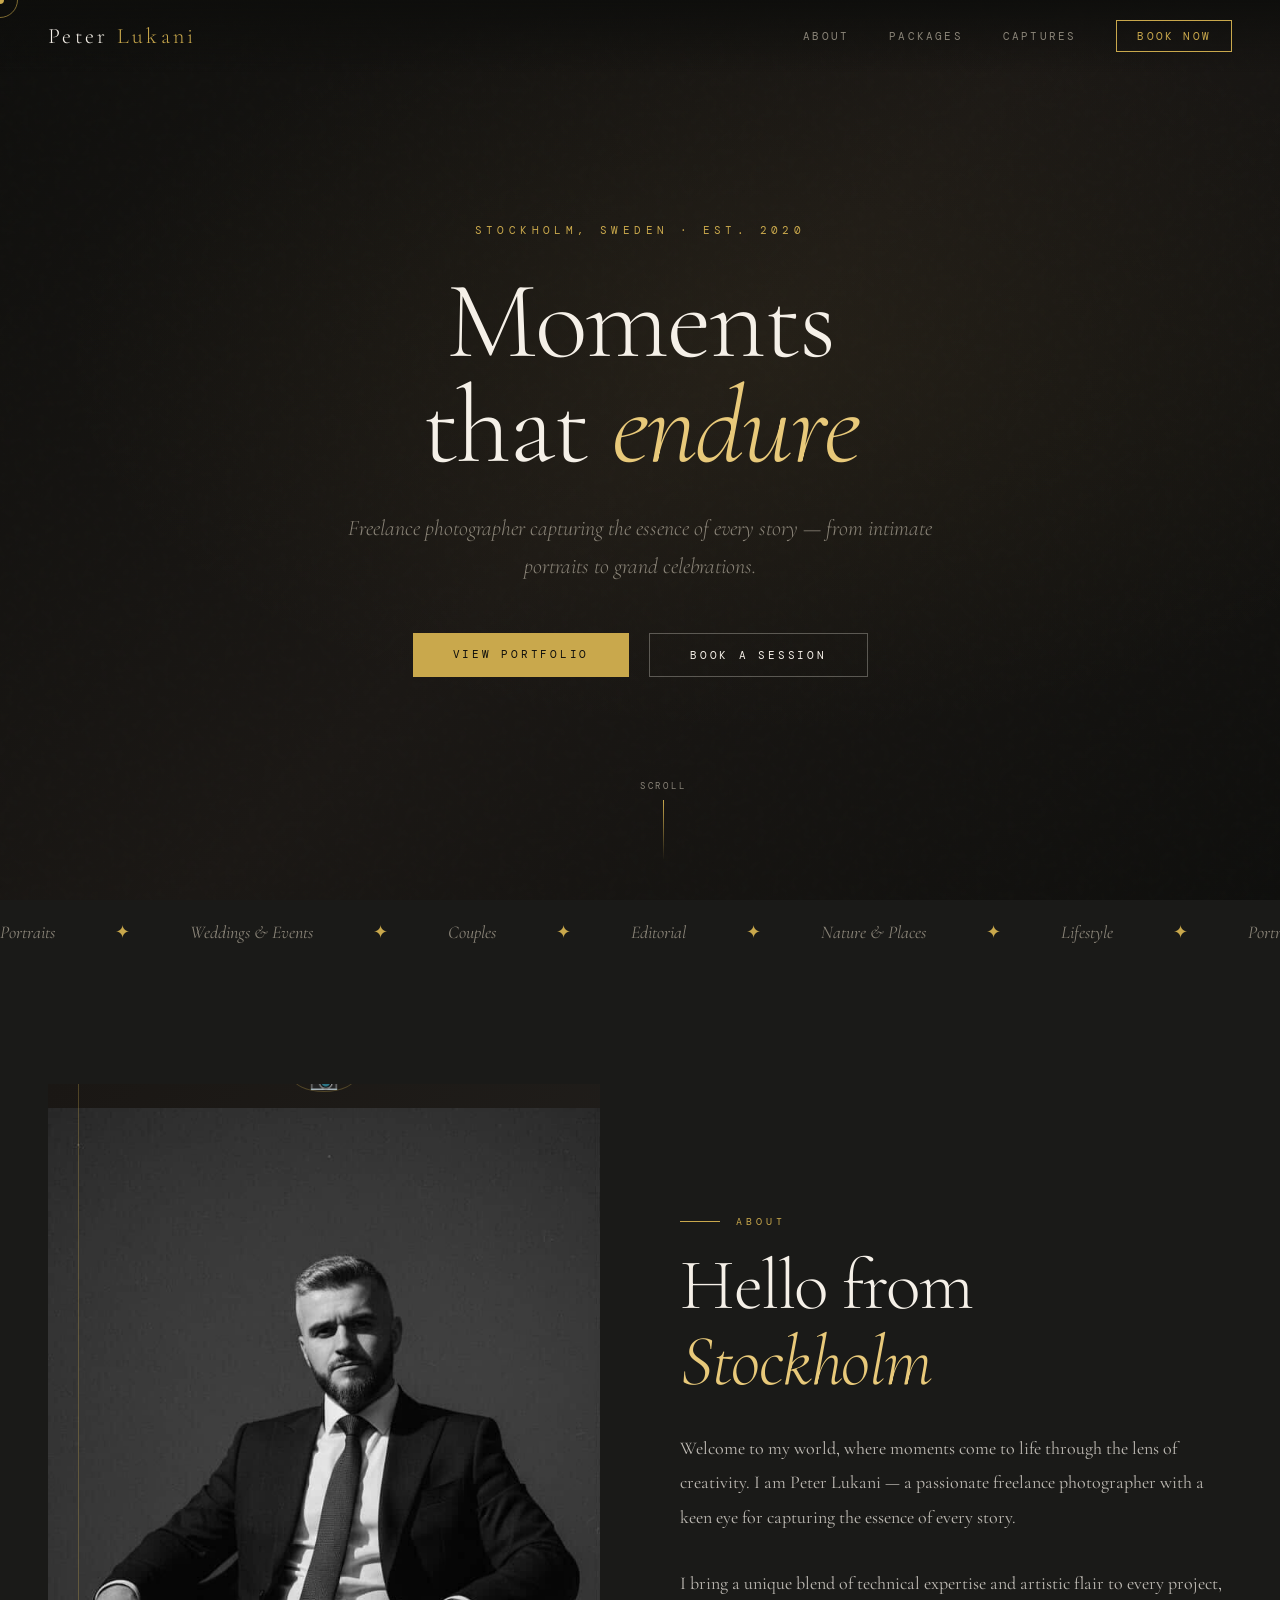
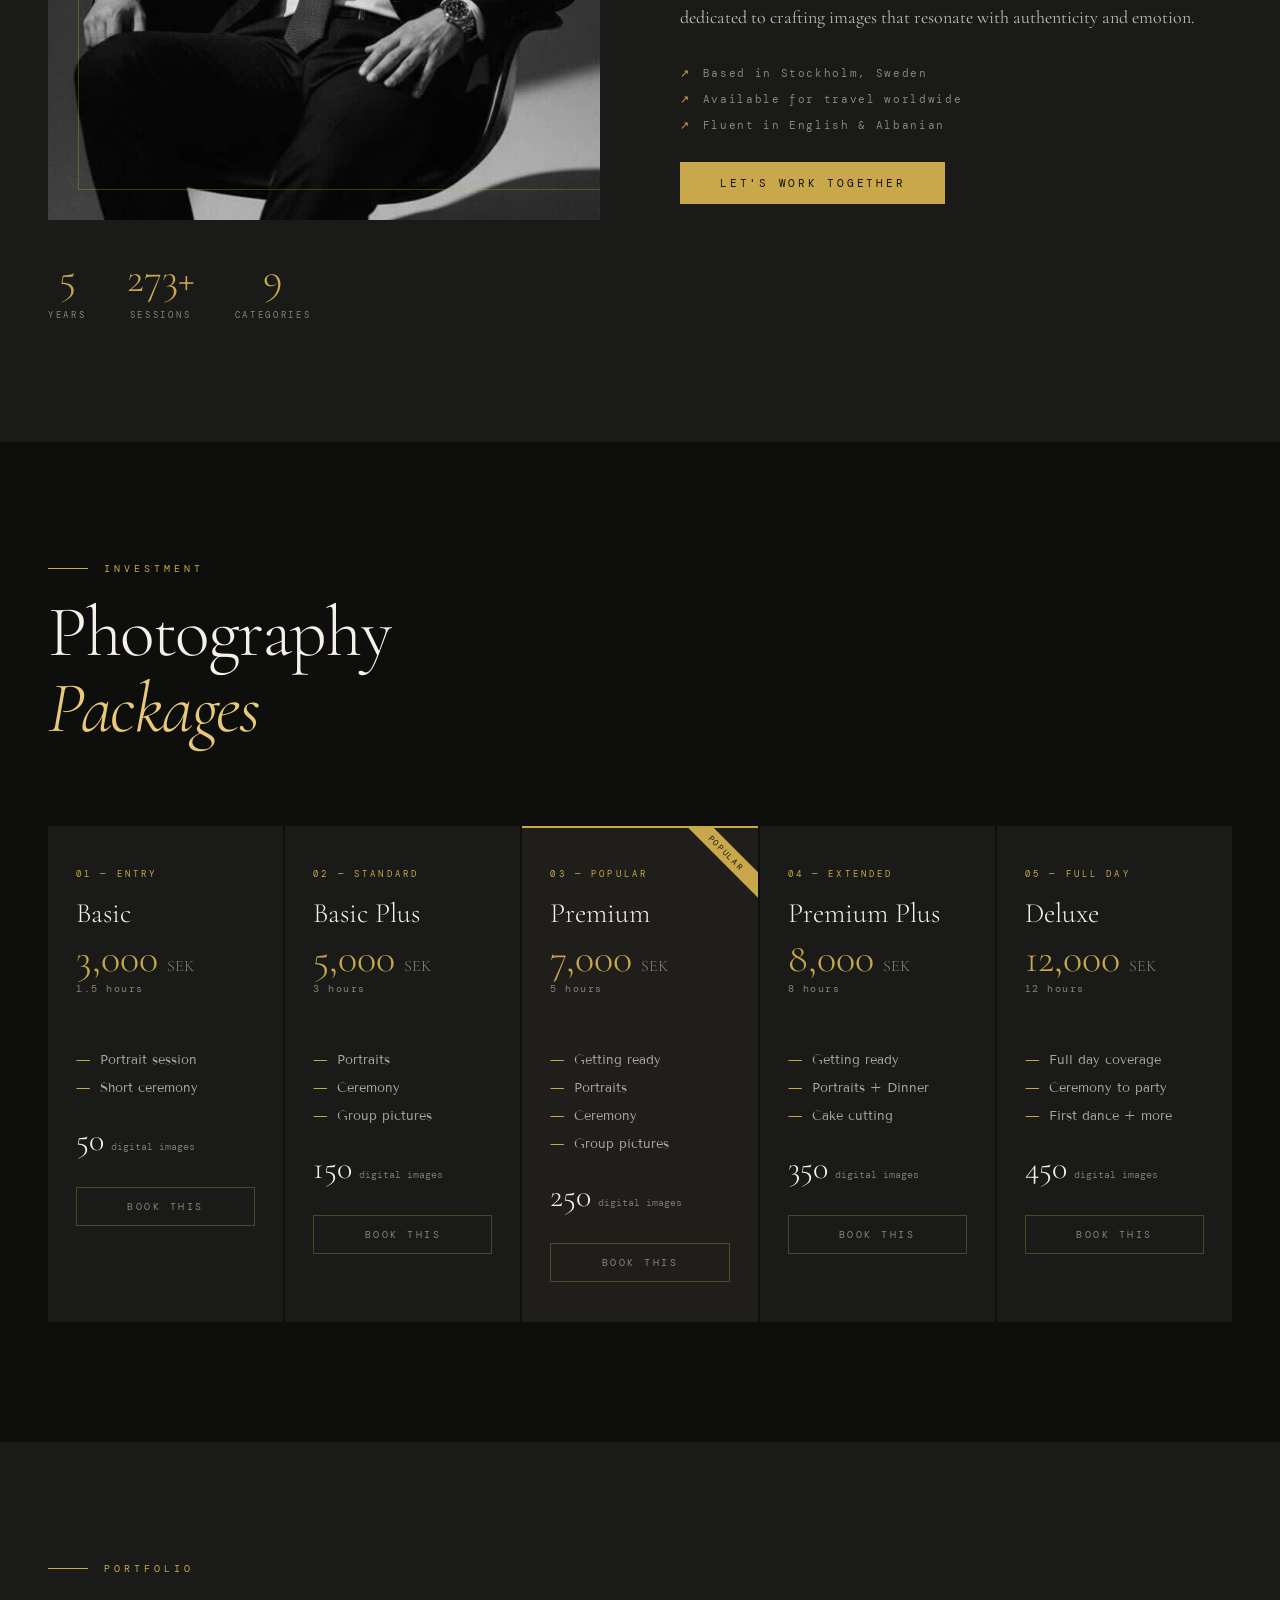
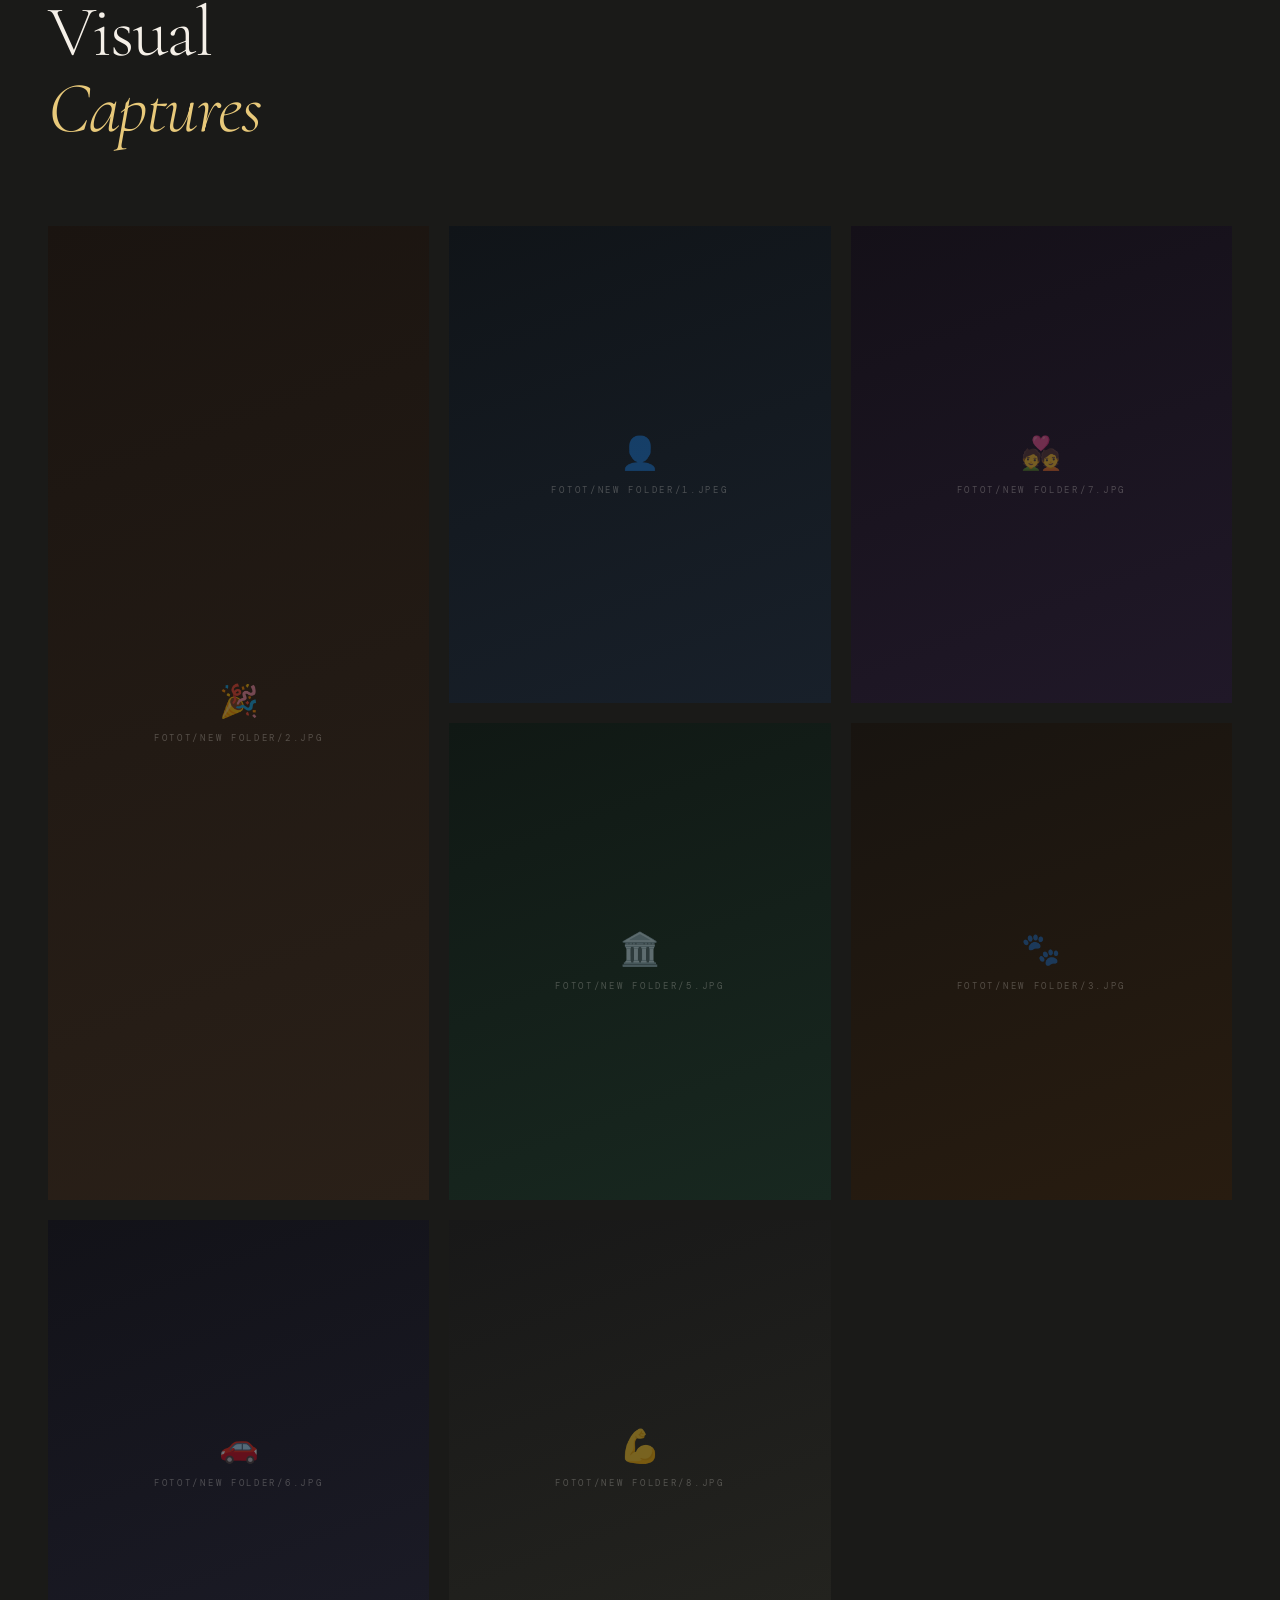
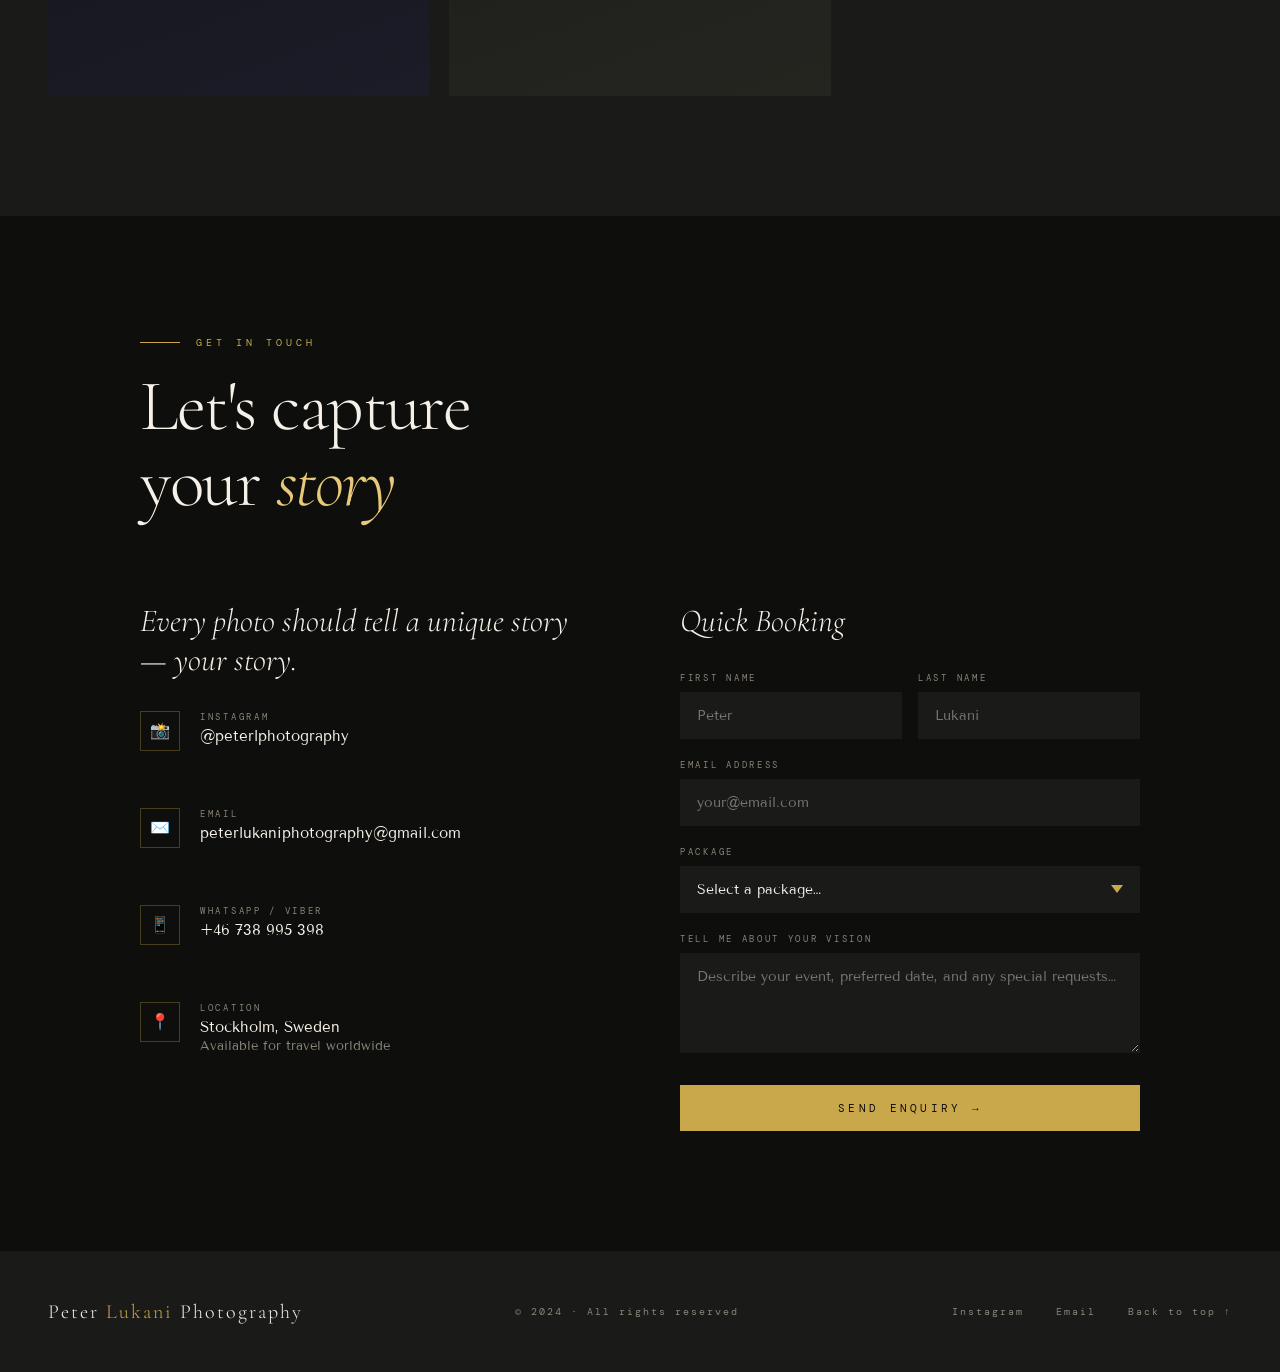
==== commit 34aba380: "Add files via upload" ====
--- a/homepage.html
+++ b/homepage.html
@@ -4,768 +4,113 @@
     <meta charset="UTF-8">
     <meta name="viewport" content="width=device-width, initial-scale=1.0">
     <title>Peter Lukani Photography</title>
+
+    <!-- Google Fonts -->
     <link rel="preconnect" href="https://fonts.googleapis.com">
     <link rel="preconnect" href="https://fonts.gstatic.com" crossorigin>
     <link href="https://fonts.googleapis.com/css2?family=Cormorant+Garamond:ital,wght@0,300;0,400;0,600;1,300;1,400&family=Tenor+Sans&family=DM+Mono:wght@300;400&display=swap" rel="stylesheet">
-    <style>
-        :root {
-            --cream: #f5f0e8;
-            --warm-white: #faf8f4;
-            --charcoal: #1a1a18;
-            --dark: #0e0e0c;
-            --gold: #c9a84c;
-            --gold-light: #e8c97a;
-            --muted: #8a8478;
-            --border: rgba(26,26,24,0.12);
-            --glass: rgba(245,240,232,0.85);
-        }
-
-        *, *::before, *::after { box-sizing: border-box; margin: 0; padding: 0; }
-
-        html { scroll-behavior: smooth; }
-
-        body {
-            font-family: 'Tenor Sans', sans-serif;
-            background: var(--dark);
-            color: var(--cream);
-            overflow-x: hidden;
-            cursor: none;
-        }
-
-        /* === CUSTOM CURSOR === */
-        .cursor {
-            position: fixed; width: 8px; height: 8px;
-            background: var(--gold); border-radius: 50%;
-            pointer-events: none; z-index: 99999;
-            transform: translate(-50%, -50%);
-            transition: width 0.2s, height 0.2s, background 0.2s;
-        }
-        .cursor-ring {
-            position: fixed; width: 36px; height: 36px;
-            border: 1px solid var(--gold); border-radius: 50%;
-            pointer-events: none; z-index: 99998;
-            transform: translate(-50%, -50%);
-            transition: width 0.35s cubic-bezier(0.25,0.46,0.45,0.94),
-                        height 0.35s cubic-bezier(0.25,0.46,0.45,0.94),
-                        top 0.08s, left 0.08s;
-            opacity: 0.6;
-        }
-        body:has(a:hover) .cursor, body:has(button:hover) .cursor { width: 16px; height: 16px; background: var(--gold-light); }
-        body:has(a:hover) .cursor-ring, body:has(button:hover) .cursor-ring { width: 56px; height: 56px; opacity: 0.3; }
-
-        /* === LOADING SCREEN === */
-        #loader {
-            position: fixed; inset: 0; background: var(--dark);
-            display: flex; align-items: center; justify-content: center;
-            z-index: 9999; flex-direction: column; gap: 24px;
-            transition: opacity 0.8s ease, visibility 0.8s ease;
-        }
-        #loader.hidden { opacity: 0; visibility: hidden; pointer-events: none; }
-        .loader-text {
-            font-family: 'Cormorant Garamond', serif;
-            font-size: clamp(28px, 5vw, 52px);
-            font-weight: 300; letter-spacing: 0.3em;
-            color: var(--cream); opacity: 0;
-            animation: fadeUp 0.8s 0.3s forwards;
-        }
-        .loader-line {
-            width: 0; height: 1px; background: var(--gold);
-            animation: expandLine 1.2s 0.6s cubic-bezier(0.77,0,0.175,1) forwards;
-        }
-        @keyframes expandLine { to { width: 200px; } }
-        @keyframes fadeUp {
-            from { opacity: 0; transform: translateY(20px); }
-            to { opacity: 1; transform: translateY(0); }
-        }
-
-        /* === HEADER === */
-        header {
-            position: fixed; top: 0; left: 0; right: 0; z-index: 1000;
-            display: flex; align-items: center; justify-content: space-between;
-            padding: 20px 48px;
-            background: linear-gradient(180deg, rgba(14,14,12,0.95) 0%, rgba(14,14,12,0) 100%);
-            transition: background 0.4s, padding 0.4s;
-        }
-        header.scrolled {
-            background: rgba(14,14,12,0.96);
-            padding: 14px 48px;
-            border-bottom: 1px solid rgba(201,168,76,0.15);
-            backdrop-filter: blur(12px);
-        }
-        .logo {
-            font-family: 'Cormorant Garamond', serif;
-            font-size: 22px; font-weight: 300;
-            letter-spacing: 0.15em; color: var(--cream);
-            text-decoration: none;
-        }
-        .logo span { color: var(--gold); }
-        nav { display: flex; gap: 40px; align-items: center; }
-        nav a {
-            font-family: 'DM Mono', monospace;
-            font-size: 11px; letter-spacing: 0.2em;
-            text-transform: uppercase; color: var(--muted);
-            text-decoration: none;
-            position: relative; transition: color 0.3s;
-        }
-        nav a::after {
-            content: ''; position: absolute; bottom: -4px; left: 0;
-            width: 0; height: 1px; background: var(--gold);
-            transition: width 0.3s;
-        }
-        nav a:hover { color: var(--cream); }
-        nav a:hover::after { width: 100%; }
-        .nav-cta {
-            border: 1px solid var(--gold); color: var(--gold) !important;
-            padding: 8px 20px; letter-spacing: 0.2em;
-            transition: background 0.3s, color 0.3s !important;
-        }
-        .nav-cta:hover { background: var(--gold); color: var(--dark) !important; }
-        .nav-cta::after { display: none !important; }
-
-        /* Mobile menu */
-        .hamburger {
-            display: none; flex-direction: column; gap: 5px;
-            background: none; border: none; cursor: none; padding: 4px;
-        }
-        .hamburger span { display: block; width: 24px; height: 1px; background: var(--cream); transition: all 0.3s; }
-        .hamburger.open span:nth-child(1) { transform: rotate(45deg) translate(4px, 4px); }
-        .hamburger.open span:nth-child(2) { opacity: 0; }
-        .hamburger.open span:nth-child(3) { transform: rotate(-45deg) translate(4px, -4px); }
-
-        /* === HERO === */
-        #hero {
-            height: 100vh; position: relative;
-            display: flex; flex-direction: column;
-            align-items: center; justify-content: center;
-            overflow: hidden;
-        }
-        .hero-bg {
-            position: absolute; inset: 0;
-            background: linear-gradient(135deg, #0e0e0c 0%, #1a1714 50%, #0e0e0c 100%);
-        }
-        .hero-bg::before {
-            content: ''; position: absolute; inset: 0;
-            background: radial-gradient(ellipse 80% 60% at 60% 40%, rgba(201,168,76,0.06) 0%, transparent 70%);
-        }
-        /* Animated grain */
-        .hero-grain {
-            position: absolute; inset: -50%;
-            width: 200%; height: 200%;
-            background-image: url("data:image/svg+xml,%3Csvg viewBox='0 0 256 256' xmlns='http://www.w3.org/2000/svg'%3E%3Cfilter id='noise'%3E%3CfeTurbulence type='fractalNoise' baseFrequency='0.9' numOctaves='4' stitchTiles='stitch'/%3E%3C/filter%3E%3Crect width='100%25' height='100%25' filter='url(%23noise)' opacity='0.035'/%3E%3C/svg%3E");
-            opacity: 0.4; animation: grain 0.5s steps(1) infinite;
-        }
-        @keyframes grain {
-            0%,100% { transform: translate(0,0); }
-            10% { transform: translate(-2%,-3%); }
-            20% { transform: translate(-4%,2%); }
-            30% { transform: translate(2%,-1%); }
-            40% { transform: translate(-1%,4%); }
-            50% { transform: translate(3%,-2%); }
-            60% { transform: translate(-3%,1%); }
-            70% { transform: translate(1%,3%); }
-            80% { transform: translate(-2%,-4%); }
-            90% { transform: translate(4%,1%); }
-        }
-        .hero-content {
-            position: relative; z-index: 2;
-            text-align: center; max-width: 900px; padding: 0 24px;
-        }
-        .hero-label {
-            font-family: 'DM Mono', monospace;
-            font-size: 11px; letter-spacing: 0.4em;
-            color: var(--gold); text-transform: uppercase;
-            margin-bottom: 32px;
-            opacity: 0; animation: fadeUp 0.8s 1.6s forwards;
-        }
-        .hero-title {
-            font-family: 'Cormorant Garamond', serif;
-            font-size: clamp(52px, 10vw, 110px);
-            font-weight: 300; line-height: 0.95;
-            letter-spacing: -0.02em; color: var(--cream);
-            margin-bottom: 32px;
-            opacity: 0; animation: fadeUp 0.9s 1.8s forwards;
-        }
-        .hero-title em { font-style: italic; color: var(--gold-light); }
-        .hero-subtitle {
-            font-family: 'Cormorant Garamond', serif;
-            font-size: clamp(16px, 2.5vw, 22px);
-            font-weight: 300; font-style: italic;
-            color: var(--muted); line-height: 1.7; max-width: 600px; margin: 0 auto 48px;
-            opacity: 0; animation: fadeUp 0.8s 2s forwards;
-        }
-        .hero-actions {
-            display: flex; gap: 20px; justify-content: center; flex-wrap: wrap;
-            opacity: 0; animation: fadeUp 0.8s 2.2s forwards;
-        }
-        .btn-primary {
-            background: var(--gold); color: var(--dark);
-            padding: 14px 40px; font-family: 'DM Mono', monospace;
-            font-size: 11px; letter-spacing: 0.25em; text-transform: uppercase;
-            text-decoration: none; transition: background 0.3s, transform 0.2s;
-            cursor: none; border: none;
-        }
-        .btn-primary:hover { background: var(--gold-light); transform: translateY(-2px); }
-        .btn-outline {
-            border: 1px solid rgba(245,240,232,0.3); color: var(--cream);
-            padding: 14px 40px; font-family: 'DM Mono', monospace;
-            font-size: 11px; letter-spacing: 0.25em; text-transform: uppercase;
-            text-decoration: none; transition: border-color 0.3s, background 0.3s;
-            cursor: none;
-        }
-        .btn-outline:hover { border-color: var(--cream); background: rgba(245,240,232,0.05); }
-        .scroll-hint {
-            position: absolute; bottom: 40px; left: 50%; transform: translateX(-50%);
-            display: flex; flex-direction: column; align-items: center; gap: 8px;
-            opacity: 0; animation: fadeUp 0.8s 2.6s forwards;
-        }
-        .scroll-hint span {
-            font-family: 'DM Mono', monospace; font-size: 9px;
-            letter-spacing: 0.3em; color: var(--muted); text-transform: uppercase;
-        }
-        .scroll-line {
-            width: 1px; height: 60px; background: linear-gradient(var(--gold), transparent);
-            animation: scrollAnim 1.8s 3s infinite;
-        }
-        @keyframes scrollAnim {
-            0% { transform: scaleY(0); transform-origin: top; }
-            50% { transform: scaleY(1); transform-origin: top; }
-            51% { transform: scaleY(1); transform-origin: bottom; }
-            100% { transform: scaleY(0); transform-origin: bottom; }
-        }
-
-        /* === SECTION WRAPPER === */
-        section { padding: 120px 48px; }
-        .section-header {
-            margin-bottom: 80px;
-        }
-        .section-tag {
-            font-family: 'DM Mono', monospace; font-size: 10px;
-            letter-spacing: 0.4em; color: var(--gold);
-            text-transform: uppercase; display: flex;
-            align-items: center; gap: 16px; margin-bottom: 20px;
-        }
-        .section-tag::before {
-            content: ''; display: block; width: 40px;
-            height: 1px; background: var(--gold);
-        }
-        .section-title {
-            font-family: 'Cormorant Garamond', serif;
-            font-size: clamp(38px, 6vw, 72px);
-            font-weight: 300; line-height: 1.05;
-            letter-spacing: -0.02em;
-        }
-        .section-title em { font-style: italic; color: var(--gold-light); }
-
-        /* === MARQUEE === */
-        .marquee-wrap {
-            overflow: hidden; border-top: 1px solid var(--border);
-            border-bottom: 1px solid var(--border);
-            padding: 20px 0; background: var(--charcoal);
-        }
-        .marquee-track {
-            display: flex; gap: 60px; white-space: nowrap;
-            animation: marquee 20s linear infinite;
-        }
-        .marquee-track span {
-            font-family: 'Cormorant Garamond', serif;
-            font-size: 18px; font-style: italic;
-            color: var(--muted); flex-shrink: 0;
-        }
-        .marquee-track span b { color: var(--gold); font-weight: 400; font-style: normal; }
-        @keyframes marquee { from { transform: translateX(0); } to { transform: translateX(-50%); } }
-
-        /* === ABOUT SECTION === */
-        #about {
-            background: var(--charcoal);
-            display: grid; grid-template-columns: 1fr 1fr; gap: 80px; align-items: center;
-            max-width: 1400px; margin: 0 auto;
-        }
-        .about-visual {
-            position: relative;
-        }
-        .about-photo-frame {
-            position: relative; width: 100%; aspect-ratio: 3/4;
-            background: linear-gradient(135deg, #1a1714, #252320);
-            overflow: hidden;
-        }
-        .about-photo-frame::before {
-            content: ''; position: absolute;
-            top: -30px; right: -30px; bottom: 30px; left: 30px;
-            border: 1px solid rgba(201,168,76,0.3);
-            pointer-events: none; z-index: 2;
-        }
-        .about-photo-placeholder {
-            position: absolute; inset: 0;
-            display: flex; align-items: center; justify-content: center;
-            flex-direction: column; gap: 16px;
-        }
-        .about-photo-placeholder .icon {
-            width: 64px; height: 64px; border: 1px solid rgba(201,168,76,0.3);
-            border-radius: 50%; display: flex; align-items: center; justify-content: center;
-            font-size: 24px;
-        }
-        .about-photo-placeholder p {
-            font-family: 'DM Mono', monospace; font-size: 10px;
-            letter-spacing: 0.3em; color: var(--muted); text-transform: uppercase;
-        }
-        .about-stats {
-            display: flex; gap: 40px; margin-top: 32px;
-        }
-        .stat { text-align: center; }
-        .stat-number {
-            font-family: 'Cormorant Garamond', serif;
-            font-size: 42px; font-weight: 300; color: var(--gold); display: block;
-        }
-        .stat-label {
-            font-family: 'DM Mono', monospace; font-size: 9px;
-            letter-spacing: 0.3em; color: var(--muted); text-transform: uppercase;
-        }
-        .about-text .section-header { margin-bottom: 32px; }
-        .about-body {
-            font-family: 'Cormorant Garamond', serif;
-            font-size: 18px; line-height: 1.9; color: rgba(245,240,232,0.75);
-            margin-bottom: 32px;
-        }
-        .about-detail {
-            font-family: 'DM Mono', monospace; font-size: 11px;
-            letter-spacing: 0.15em; color: var(--muted);
-            display: flex; align-items: center; gap: 12px; margin-bottom: 12px;
-        }
-        .about-detail::before { content: '↗'; color: var(--gold); }
-
-        /* === PACKAGES SECTION === */
-        #packages { background: var(--dark); max-width: 100%; }
-        .packages-inner { max-width: 1400px; margin: 0 auto; }
-        .packages-grid {
-            display: grid;
-            grid-template-columns: repeat(5, 1fr);
-            gap: 2px; margin-top: 60px;
-        }
-        .pkg-card {
-            background: var(--charcoal); padding: 40px 28px;
-            border-top: 2px solid transparent;
-            transition: border-color 0.3s, background 0.3s, transform 0.3s;
-            position: relative; overflow: hidden; cursor: none;
-        }
-        .pkg-card::before {
-            content: ''; position: absolute; inset: 0;
-            background: linear-gradient(135deg, rgba(201,168,76,0.04) 0%, transparent 60%);
-            opacity: 0; transition: opacity 0.3s;
-        }
-        .pkg-card:hover { border-color: var(--gold); background: #1f1e1b; transform: translateY(-4px); }
-        .pkg-card:hover::before { opacity: 1; }
-        .pkg-card.featured {
-            border-color: var(--gold); background: #1f1e1b;
-        }
-        .pkg-card.featured::after {
-            content: 'POPULAR'; position: absolute; top: 16px; right: -24px;
-            background: var(--gold); color: var(--dark);
-            font-family: 'DM Mono', monospace; font-size: 8px;
-            letter-spacing: 0.2em; padding: 4px 32px;
-            transform: rotate(45deg);
-        }
-        .pkg-tier {
-            font-family: 'DM Mono', monospace; font-size: 9px;
-            letter-spacing: 0.35em; color: var(--gold);
-            text-transform: uppercase; margin-bottom: 16px;
-        }
-        .pkg-name {
-            font-family: 'Cormorant Garamond', serif;
-            font-size: 28px; font-weight: 300; color: var(--cream);
-            margin-bottom: 8px;
-        }
-        .pkg-price {
-            font-family: 'Cormorant Garamond', serif;
-            font-size: 40px; font-weight: 300; color: var(--gold);
-            margin-bottom: 4px; line-height: 1;
-        }
-        .pkg-price span { font-size: 16px; color: var(--muted); }
-        .pkg-duration {
-            font-family: 'DM Mono', monospace; font-size: 10px;
-            color: var(--muted); letter-spacing: 0.15em;
-            margin-bottom: 32px;
-        }
-        .pkg-divider { height: 1px; background: var(--border); margin-bottom: 24px; }
-        .pkg-feature {
-            display: flex; align-items: flex-start; gap: 10px;
-            margin-bottom: 12px;
-            font-family: 'Tenor Sans', sans-serif; font-size: 13px;
-            color: rgba(245,240,232,0.65);
-        }
-        .pkg-feature::before { content: '—'; color: var(--gold); flex-shrink: 0; }
-        .pkg-images {
-            font-family: 'Cormorant Garamond', serif;
-            font-size: 32px; font-weight: 300;
-            color: var(--cream); margin-top: 24px;
-        }
-        .pkg-images span { font-family: 'DM Mono', monospace; font-size: 10px; color: var(--muted); }
-        .pkg-btn {
-            display: block; margin-top: 28px; text-align: center;
-            padding: 12px; border: 1px solid rgba(201,168,76,0.3);
-            font-family: 'DM Mono', monospace; font-size: 10px;
-            letter-spacing: 0.25em; text-transform: uppercase;
-            color: var(--muted); text-decoration: none;
-            transition: all 0.3s; cursor: none;
-        }
-        .pkg-btn:hover { border-color: var(--gold); color: var(--gold); background: rgba(201,168,76,0.06); }
-
-        /* === CAPTURES SECTION === */
-        #captures { background: var(--charcoal); }
-        .captures-inner { max-width: 1400px; margin: 0 auto; }
-        .captures-grid {
-            display: grid;
-            grid-template-columns: repeat(3, 1fr);
-            gap: 20px; margin-top: 60px;
-        }
-        .capture-card {
-            position: relative; aspect-ratio: 4/5;
-            overflow: hidden; cursor: none;
-            background: var(--dark);
-        }
-        .capture-card:nth-child(1) { grid-row: span 2; aspect-ratio: auto; }
-        .capture-img-placeholder {
-            position: absolute; inset: 0;
-            display: flex; align-items: center; justify-content: center;
-            flex-direction: column; gap: 12px;
-            transition: transform 0.6s cubic-bezier(0.25,0.46,0.45,0.94);
-        }
-        .capture-card:hover .capture-img-placeholder { transform: scale(1.04); }
-        /* Placeholder color gradients per category */
-        .capture-card:nth-child(1) .capture-img-placeholder { background: linear-gradient(160deg, #1a1410, #2a2018); }
-        .capture-card:nth-child(2) .capture-img-placeholder { background: linear-gradient(160deg, #101418, #18202a); }
-        .capture-card:nth-child(3) .capture-img-placeholder { background: linear-gradient(160deg, #141018, #201828); }
-        .capture-card:nth-child(4) .capture-img-placeholder { background: linear-gradient(160deg, #101814, #182820); }
-        .capture-card:nth-child(5) .capture-img-placeholder { background: linear-gradient(160deg, #181410, #281c10); }
-        .capture-card:nth-child(6) .capture-img-placeholder { background: linear-gradient(160deg, #121218, #1c1c28); }
-        .capture-card:nth-child(7) .capture-img-placeholder { background: linear-gradient(160deg, #181818, #252520); }
-        .placeholder-icon { font-size: 32px; opacity: 0.4; }
-        .placeholder-label {
-            font-family: 'DM Mono', monospace; font-size: 9px;
-            letter-spacing: 0.3em; color: rgba(245,240,232,0.25);
-            text-transform: uppercase;
-        }
-        /* NOTE: Replace placeholder divs with <img src="your-photo.jpg"> */
-        .capture-overlay {
-            position: absolute; inset: 0;
-            background: linear-gradient(to top, rgba(14,14,12,0.9) 0%, rgba(14,14,12,0) 60%);
-            display: flex; align-items: flex-end; padding: 28px;
-            opacity: 0; transition: opacity 0.4s;
-        }
-        .capture-card:hover .capture-overlay { opacity: 1; }
-        .capture-info { transform: translateY(16px); transition: transform 0.4s; }
-        .capture-card:hover .capture-info { transform: translateY(0); }
-        .capture-name {
-            font-family: 'Cormorant Garamond', serif;
-            font-size: 26px; font-weight: 300;
-            color: var(--cream); margin-bottom: 4px;
-        }
-        .capture-count {
-            font-family: 'DM Mono', monospace; font-size: 10px;
-            letter-spacing: 0.25em; color: var(--gold);
-        }
-        .capture-arrow {
-            position: absolute; top: 28px; right: 28px;
-            width: 40px; height: 40px; border: 1px solid rgba(245,240,232,0.3);
-            display: flex; align-items: center; justify-content: center;
-            color: var(--cream); font-size: 16px;
-            transform: translateY(-8px); opacity: 0;
-            transition: opacity 0.4s, transform 0.4s, background 0.3s;
-        }
-        .capture-card:hover .capture-arrow { opacity: 1; transform: translateY(0); }
-        .capture-arrow:hover { background: var(--gold); color: var(--dark); border-color: var(--gold); }
-
-        /* === LIGHTBOX === */
-        #lightbox {
-            position: fixed; inset: 0; background: rgba(14,14,12,0.97);
-            z-index: 9000; display: none; align-items: center; justify-content: center;
-            flex-direction: column; padding: 60px;
-        }
-        #lightbox.open { display: flex; animation: fadeIn 0.3s ease; }
-        @keyframes fadeIn { from { opacity: 0; } to { opacity: 1; } }
-        .lightbox-close {
-            position: absolute; top: 32px; right: 40px;
-            font-family: 'DM Mono', monospace; font-size: 11px;
-            letter-spacing: 0.3em; color: var(--muted);
-            background: none; border: none; cursor: none;
-            transition: color 0.3s;
-        }
-        .lightbox-close:hover { color: var(--cream); }
-        .lightbox-title {
-            font-family: 'Cormorant Garamond', serif;
-            font-size: 48px; font-weight: 300; color: var(--cream);
-            margin-bottom: 12px;
-        }
-        .lightbox-subtitle {
-            font-family: 'DM Mono', monospace; font-size: 10px;
-            letter-spacing: 0.3em; color: var(--gold);
-            margin-bottom: 48px; text-transform: uppercase;
-        }
-        .lightbox-grid {
-            display: grid; grid-template-columns: repeat(auto-fill, minmax(200px, 1fr));
-            gap: 12px; max-width: 1200px; width: 100%;
-            max-height: 60vh; overflow-y: auto;
-        }
-        .lightbox-item {
-            aspect-ratio: 1; background: var(--charcoal);
-            display: flex; align-items: center; justify-content: center;
-            overflow: hidden; cursor: none; position: relative;
-        }
-        .lightbox-item::after {
-            content: attr(data-n);
-            position: absolute; bottom: 8px; right: 8px;
-            font-family: 'DM Mono', monospace; font-size: 9px;
-            color: rgba(245,240,232,0.4); letter-spacing: 0.15em;
-        }
-        .lightbox-item-placeholder {
-            width: 100%; height: 100%;
-            background: linear-gradient(135deg, #1a1714, #1f1d18);
-            display: flex; align-items: center; justify-content: center;
-            font-size: 20px; opacity: 0.3;
-            transition: opacity 0.3s;
-        }
-        .lightbox-item:hover .lightbox-item-placeholder { opacity: 0.5; }
-        /* Replace with: <img src="photo.jpg" style="width:100%;height:100%;object-fit:cover"> */
-
-        /* === CONTACT SECTION === */
-        #contact { background: var(--dark); }
-        .contact-inner { max-width: 1000px; margin: 0 auto; }
-        .contact-grid { display: grid; grid-template-columns: 1fr 1fr; gap: 80px; margin-top: 60px; }
-        .contact-info h3 {
-            font-family: 'Cormorant Garamond', serif;
-            font-size: 32px; font-weight: 300; margin-bottom: 32px;
-            font-style: italic; color: var(--cream);
-        }
-        .contact-item {
-            display: flex; align-items: flex-start; gap: 20px;
-            margin-bottom: 28px; padding-bottom: 28px;
-            border-bottom: 1px solid var(--border);
-        }
-        .contact-item:last-child { border-bottom: none; }
-        .contact-icon {
-            width: 40px; height: 40px; border: 1px solid rgba(201,168,76,0.3);
-            display: flex; align-items: center; justify-content: center;
-            color: var(--gold); font-size: 16px; flex-shrink: 0;
-        }
-        .contact-label {
-            font-family: 'DM Mono', monospace; font-size: 9px;
-            letter-spacing: 0.3em; color: var(--muted);
-            text-transform: uppercase; margin-bottom: 4px;
-        }
-        .contact-value {
-            font-family: 'Tenor Sans', sans-serif; font-size: 15px;
-            color: var(--cream);
-        }
-        .contact-value a { color: var(--cream); text-decoration: none; transition: color 0.3s; }
-        .contact-value a:hover { color: var(--gold); }
-        /* Booking Form */
-        .booking-form h3 {
-            font-family: 'Cormorant Garamond', serif;
-            font-size: 32px; font-weight: 300; margin-bottom: 32px;
-            font-style: italic; color: var(--cream);
-        }
-        .form-group { margin-bottom: 20px; }
-        .form-group label {
-            display: block; font-family: 'DM Mono', monospace;
-            font-size: 9px; letter-spacing: 0.3em; color: var(--muted);
-            text-transform: uppercase; margin-bottom: 8px;
-        }
-        .form-group input, .form-group select, .form-group textarea {
-            width: 100%; background: var(--charcoal); border: 1px solid var(--border);
-            color: var(--cream); padding: 14px 16px;
-            font-family: 'Tenor Sans', sans-serif; font-size: 14px;
-            outline: none; transition: border-color 0.3s; cursor: none;
-            appearance: none; -webkit-appearance: none;
-        }
-        .form-group input:focus, .form-group select:focus, .form-group textarea:focus {
-            border-color: var(--gold);
-        }
-        .form-group select { background-image: url("data:image/svg+xml,%3Csvg xmlns='http://www.w3.org/2000/svg' width='12' height='8'%3E%3Cpath d='M6 8L0 0h12z' fill='%23c9a84c'/%3E%3C/svg%3E"); background-repeat: no-repeat; background-position: right 16px center; }
-        .form-group textarea { resize: vertical; min-height: 100px; }
-        .form-row { display: grid; grid-template-columns: 1fr 1fr; gap: 16px; }
-        .form-submit {
-            width: 100%; padding: 16px; background: var(--gold);
-            color: var(--dark); border: none; cursor: none;
-            font-family: 'DM Mono', monospace; font-size: 11px;
-            letter-spacing: 0.3em; text-transform: uppercase;
-            transition: background 0.3s; margin-top: 8px;
-        }
-        .form-submit:hover { background: var(--gold-light); }
-        .form-success {
-            display: none; text-align: center; padding: 32px;
-            border: 1px solid rgba(201,168,76,0.3);
-        }
-        .form-success.show { display: block; animation: fadeUp 0.5s ease; }
-        .form-success p {
-            font-family: 'Cormorant Garamond', serif;
-            font-size: 22px; font-style: italic; color: var(--gold);
-        }
-
-        /* === FOOTER === */
-        footer {
-            background: var(--charcoal); border-top: 1px solid var(--border);
-            padding: 48px; display: flex; align-items: center; justify-content: space-between;
-        }
-        .footer-logo {
-            font-family: 'Cormorant Garamond', serif;
-            font-size: 20px; font-weight: 300; letter-spacing: 0.1em;
-            color: var(--cream);
-        }
-        .footer-logo span { color: var(--gold); }
-        .footer-copy {
-            font-family: 'DM Mono', monospace; font-size: 10px;
-            letter-spacing: 0.2em; color: var(--muted);
-        }
-        .footer-links { display: flex; gap: 32px; }
-        .footer-links a {
-            font-family: 'DM Mono', monospace; font-size: 10px;
-            letter-spacing: 0.2em; color: var(--muted); text-decoration: none;
-            transition: color 0.3s;
-        }
-        .footer-links a:hover { color: var(--gold); }
-
-        /* === SCROLL REVEAL === */
-        .reveal {
-            opacity: 0; transform: translateY(40px);
-            transition: opacity 0.8s ease, transform 0.8s ease;
-        }
-        .reveal.visible { opacity: 1; transform: translateY(0); }
-        .reveal-delay-1 { transition-delay: 0.1s; }
-        .reveal-delay-2 { transition-delay: 0.2s; }
-        .reveal-delay-3 { transition-delay: 0.3s; }
-        .reveal-delay-4 { transition-delay: 0.4s; }
-
-        /* === RESPONSIVE === */
-        @media (max-width: 1100px) {
-            .packages-grid { grid-template-columns: repeat(3, 1fr); }
-            #about { grid-template-columns: 1fr; }
-            .about-visual { max-width: 400px; margin: 0 auto; }
-        }
-        @media (max-width: 900px) {
-            .packages-grid { grid-template-columns: repeat(2, 1fr); }
-            .captures-grid { grid-template-columns: repeat(2, 1fr); }
-            .captures-grid .capture-card:nth-child(1) { grid-row: span 1; aspect-ratio: 4/5; }
-            .contact-grid { grid-template-columns: 1fr; }
-            section { padding: 80px 24px; }
-            header { padding: 16px 24px; }
-            nav { display: none; }
-            .hamburger { display: flex; }
-        }
-        @media (max-width: 600px) {
-            .packages-grid { grid-template-columns: 1fr; }
-            .captures-grid { grid-template-columns: 1fr; }
-            footer { flex-direction: column; gap: 20px; text-align: center; }
-            .footer-links { flex-wrap: wrap; justify-content: center; }
-        }
-
-        /* Mobile nav overlay */
-        .nav-overlay {
-            display: none; position: fixed; inset: 0;
-            background: rgba(14,14,12,0.98); z-index: 990;
-            flex-direction: column; align-items: center; justify-content: center; gap: 48px;
-        }
-        .nav-overlay.open { display: flex; }
-        .nav-overlay a {
-            font-family: 'Cormorant Garamond', serif;
-            font-size: 42px; font-weight: 300; font-style: italic;
-            color: var(--cream); text-decoration: none; transition: color 0.3s;
-        }
-        .nav-overlay a:hover { color: var(--gold); }
-    </style>
+
+    <!-- Stylesheet -->
+    <link rel="stylesheet" href="style.css">
 </head>
 <body>
 
-    <!-- Cursor -->
+    <!-- Custom Cursor -->
     <div class="cursor" id="cursor"></div>
     <div class="cursor-ring" id="cursorRing"></div>
 
-    <!-- Loading screen -->
+    <!-- Loading Screen -->
     <div id="loader">
         <div class="loader-text">Peter Lukani</div>
         <div class="loader-line"></div>
     </div>
 
-    <!-- Mobile nav overlay -->
+    <!-- Mobile Nav Overlay -->
     <div class="nav-overlay" id="navOverlay">
-        <a href="#hero" onclick="closeNav()">Home</a>
-        <a href="#about" onclick="closeNav()">About</a>
+        <a href="#hero"     onclick="closeNav()">Home</a>
+        <a href="#about"    onclick="closeNav()">About</a>
         <a href="#packages" onclick="closeNav()">Packages</a>
         <a href="#captures" onclick="closeNav()">Captures</a>
-        <a href="#contact" onclick="closeNav()">Contact</a>
+        <a href="#contact"  onclick="closeNav()">Contact</a>
     </div>
 
-    <!-- Header -->
+    <!-- ========== HEADER ========== -->
     <header id="header">
         <a class="logo" href="#hero">Peter <span>Lukani</span></a>
+
         <nav>
             <a href="#about">About</a>
             <a href="#packages">Packages</a>
             <a href="#captures">Captures</a>
             <a href="#contact" class="nav-cta">Book Now</a>
         </nav>
+
         <button class="hamburger" id="hamburger" onclick="toggleNav()">
-            <span></span><span></span><span></span>
+            <span></span>
+            <span></span>
+            <span></span>
         </button>
     </header>
 
-    <!-- Hero -->
+    <!-- ========== HERO ========== -->
     <section id="hero">
         <div class="hero-bg"></div>
         <div class="hero-grain"></div>
+
         <div class="hero-content">
             <p class="hero-label">Stockholm, Sweden · Est. 2020</p>
             <h1 class="hero-title">Moments<br>that <em>endure</em></h1>
-            <p class="hero-subtitle">Freelance photographer capturing the essence of every story — from intimate portraits to grand celebrations.</p>
+            <p class="hero-subtitle">
+                Freelance photographer capturing the essence of every story —
+                from intimate portraits to grand celebrations.
+            </p>
             <div class="hero-actions">
                 <a href="#captures" class="btn-primary">View Portfolio</a>
-                <a href="#contact" class="btn-outline">Book a Session</a>
-            </div>
-        </div>
+                <a href="#contact"  class="btn-outline">Book a Session</a>
+            </div>
+        </div>
+
         <div class="scroll-hint">
             <span>Scroll</span>
             <div class="scroll-line"></div>
         </div>
     </section>
 
-    <!-- Marquee -->
+    <!-- ========== MARQUEE ========== -->
     <div class="marquee-wrap">
         <div class="marquee-track">
-            <span>Portraits</span>
-            <span><b>✦</b></span>
-            <span>Weddings &amp; Events</span>
-            <span><b>✦</b></span>
-            <span>Couples</span>
-            <span><b>✦</b></span>
-            <span>Editorial</span>
-            <span><b>✦</b></span>
-            <span>Nature &amp; Places</span>
-            <span><b>✦</b></span>
-            <span>Lifestyle</span>
-            <span><b>✦</b></span>
-            <span>Portraits</span>
-            <span><b>✦</b></span>
-            <span>Weddings &amp; Events</span>
-            <span><b>✦</b></span>
-            <span>Couples</span>
-            <span><b>✦</b></span>
-            <span>Editorial</span>
-            <span><b>✦</b></span>
-            <span>Nature &amp; Places</span>
-            <span><b>✦</b></span>
-            <span>Lifestyle</span>
-            <span><b>✦</b></span>
+            <span>Portraits</span>        <span><b>✦</b></span>
+            <span>Weddings &amp; Events</span> <span><b>✦</b></span>
+            <span>Couples</span>          <span><b>✦</b></span>
+            <span>Editorial</span>        <span><b>✦</b></span>
+            <span>Nature &amp; Places</span>   <span><b>✦</b></span>
+            <span>Lifestyle</span>        <span><b>✦</b></span>
+            <!-- Duplicate for seamless loop -->
+            <span>Portraits</span>        <span><b>✦</b></span>
+            <span>Weddings &amp; Events</span> <span><b>✦</b></span>
+            <span>Couples</span>          <span><b>✦</b></span>
+            <span>Editorial</span>        <span><b>✦</b></span>
+            <span>Nature &amp; Places</span>   <span><b>✦</b></span>
+            <span>Lifestyle</span>        <span><b>✦</b></span>
         </div>
     </div>
 
-    <!-- About -->
+    <!-- ========== ABOUT ========== -->
     <section id="about">
+
+        <!-- Left — Photo & Stats -->
         <div class="about-visual reveal">
             <div class="about-photo-frame">
-                <!-- Replace this with: <img src="fotot/fotoja profilit.png" style="width:100%;height:100%;object-fit:cover"> -->
+                <!--
+                    Replace the placeholder below with your actual profile photo:
+                    <img src="assests\profile-pic.jpg" style="width:100%;height:100%;object-fit:cover">
+                -->
                 <div class="about-photo-placeholder">
                     <div class="icon">📸</div>
-                    <p>Place profile photo here</p>
-                </div>
-            </div>
+                    <img src="assests\profile-pic.jpg" style="width:100%;height:100%;object-fit:cover">
+                </div>
+            </div>
+
             <div class="about-stats">
                 <div class="stat">
                     <span class="stat-number" data-count="5">0</span>
@@ -781,36 +126,49 @@
                 </div>
             </div>
         </div>
+
+        <!-- Right — Text -->
         <div class="about-text">
             <div class="section-header reveal">
                 <p class="section-tag">About</p>
                 <h2 class="section-title">Hello from<br><em>Stockholm</em></h2>
             </div>
+
             <p class="about-body reveal reveal-delay-1">
-                Welcome to my world, where moments come to life through the lens of creativity. I am Peter Lukani — a passionate freelance photographer with a keen eye for capturing the essence of every story.
+                Welcome to my world, where moments come to life through the lens of creativity.
+                I am Peter Lukani — a passionate freelance photographer with a keen eye for
+                capturing the essence of every story.
             </p>
             <p class="about-body reveal reveal-delay-2">
-                I bring a unique blend of technical expertise and artistic flair to every project, dedicated to crafting images that resonate with authenticity and emotion.
+                I bring a unique blend of technical expertise and artistic flair to every project,
+                dedicated to crafting images that resonate with authenticity and emotion.
             </p>
+
             <div class="reveal reveal-delay-3">
                 <div class="about-detail">Based in Stockholm, Sweden</div>
                 <div class="about-detail">Available for travel worldwide</div>
                 <div class="about-detail">Fluent in English &amp; Albanian</div>
             </div>
+
             <div style="margin-top: 40px;" class="reveal reveal-delay-4">
                 <a href="#contact" class="btn-primary">Let's Work Together</a>
             </div>
         </div>
+
     </section>
 
-    <!-- Packages -->
+    <!-- ========== PACKAGES ========== -->
     <section id="packages">
         <div class="packages-inner">
+
             <div class="section-header reveal">
                 <p class="section-tag">Investment</p>
                 <h2 class="section-title">Photography<br><em>Packages</em></h2>
             </div>
+
             <div class="packages-grid">
+
+                <!-- Basic -->
                 <div class="pkg-card reveal reveal-delay-1">
                     <p class="pkg-tier">01 — Entry</p>
                     <h3 class="pkg-name">Basic</h3>
@@ -822,6 +180,8 @@
                     <div class="pkg-images">50 <span>digital images</span></div>
                     <a href="#contact" class="pkg-btn">Book This</a>
                 </div>
+
+                <!-- Basic Plus -->
                 <div class="pkg-card reveal reveal-delay-2">
                     <p class="pkg-tier">02 — Standard</p>
                     <h3 class="pkg-name">Basic Plus</h3>
@@ -834,6 +194,8 @@
                     <div class="pkg-images">150 <span>digital images</span></div>
                     <a href="#contact" class="pkg-btn">Book This</a>
                 </div>
+
+                <!-- Premium (featured) -->
                 <div class="pkg-card featured reveal reveal-delay-3">
                     <p class="pkg-tier">03 — Popular</p>
                     <h3 class="pkg-name">Premium</h3>
@@ -847,6 +209,8 @@
                     <div class="pkg-images">250 <span>digital images</span></div>
                     <a href="#contact" class="pkg-btn">Book This</a>
                 </div>
+
+                <!-- Premium Plus -->
                 <div class="pkg-card reveal reveal-delay-4">
                     <p class="pkg-tier">04 — Extended</p>
                     <h3 class="pkg-name">Premium Plus</h3>
@@ -859,6 +223,8 @@
                     <div class="pkg-images">350 <span>digital images</span></div>
                     <a href="#contact" class="pkg-btn">Book This</a>
                 </div>
+
+                <!-- Deluxe -->
                 <div class="pkg-card reveal reveal-delay-4">
                     <p class="pkg-tier">05 — Full Day</p>
                     <h3 class="pkg-name">Deluxe</h3>
@@ -871,24 +237,33 @@
                     <div class="pkg-images">450 <span>digital images</span></div>
                     <a href="#contact" class="pkg-btn">Book This</a>
                 </div>
+
             </div>
         </div>
     </section>
 
-    <!-- Captures -->
+    <!-- ========== CAPTURES ========== -->
     <section id="captures">
         <div class="captures-inner">
+
             <div class="section-header reveal">
                 <p class="section-tag">Portfolio</p>
                 <h2 class="section-title">Visual<br><em>Captures</em></h2>
             </div>
+
             <div class="captures-grid">
-                <!-- Each card opens a lightbox. Replace placeholder divs with real images. -->
+
+                <!--
+                    HOW TO ADD REAL PHOTOS:
+                    Replace the <div class="capture-img-placeholder"> block inside each card with:
+                    <img src="fotot/New folder/2.JPG" style="position:absolute;inset:0;width:100%;height:100%;object-fit:cover">
+                -->
+
+                <!-- Celebretes -->
                 <div class="capture-card reveal" onclick="openLightbox('Celebretes', 'Celebrations &amp; Events')">
                     <div class="capture-img-placeholder">
-                        <!-- Replace with: <img src="fotot/New folder/2.JPG" style="width:100%;height:100%;object-fit:cover"> -->
                         <span class="placeholder-icon">🎉</span>
-                        <span class="placeholder-label">celebretes/2.jpg</span>
+                        <span class="placeholder-label">fotot/New folder/2.JPG</span>
                     </div>
                     <div class="capture-overlay">
                         <div class="capture-info">
@@ -898,10 +273,12 @@
                     </div>
                     <div class="capture-arrow">→</div>
                 </div>
+
+                <!-- Models -->
                 <div class="capture-card reveal reveal-delay-1" onclick="openLightbox('Models', 'Portrait Photography')">
                     <div class="capture-img-placeholder">
                         <span class="placeholder-icon">👤</span>
-                        <span class="placeholder-label">people/1.jpeg</span>
+                        <span class="placeholder-label">fotot/New folder/1.JPEG</span>
                     </div>
                     <div class="capture-overlay">
                         <div class="capture-info">
@@ -911,10 +288,12 @@
                     </div>
                     <div class="capture-arrow">→</div>
                 </div>
+
+                <!-- Couples -->
                 <div class="capture-card reveal reveal-delay-2" onclick="openLightbox('Couples', 'Love &amp; Romance')">
                     <div class="capture-img-placeholder">
                         <span class="placeholder-icon">💑</span>
-                        <span class="placeholder-label">couples/7.jpg</span>
+                        <span class="placeholder-label">fotot/New folder/7.JPG</span>
                     </div>
                     <div class="capture-overlay">
                         <div class="capture-info">
@@ -924,10 +303,12 @@
                     </div>
                     <div class="capture-arrow">→</div>
                 </div>
+
+                <!-- Places -->
                 <div class="capture-card reveal reveal-delay-1" onclick="openLightbox('Places', 'Landscapes &amp; Architecture')">
                     <div class="capture-img-placeholder">
                         <span class="placeholder-icon">🏛️</span>
-                        <span class="placeholder-label">places/5.jpg</span>
+                        <span class="placeholder-label">fotot/New folder/5.JPG</span>
                     </div>
                     <div class="capture-overlay">
                         <div class="capture-info">
@@ -937,10 +318,12 @@
                     </div>
                     <div class="capture-arrow">→</div>
                 </div>
+
+                <!-- Animals -->
                 <div class="capture-card reveal reveal-delay-2" onclick="openLightbox('Animals', 'Wildlife &amp; Nature')">
                     <div class="capture-img-placeholder">
                         <span class="placeholder-icon">🐾</span>
-                        <span class="placeholder-label">animals/3.jpg</span>
+                        <span class="placeholder-label">fotot/New folder/3.jpg</span>
                     </div>
                     <div class="capture-overlay">
                         <div class="capture-info">
@@ -950,10 +333,12 @@
                     </div>
                     <div class="capture-arrow">→</div>
                 </div>
+
+                <!-- Vehicles -->
                 <div class="capture-card reveal reveal-delay-3" onclick="openLightbox('Vehicles', 'Automotive')">
                     <div class="capture-img-placeholder">
                         <span class="placeholder-icon">🚗</span>
-                        <span class="placeholder-label">vehicles/6.jpg</span>
+                        <span class="placeholder-label">fotot/New folder/6.JPG</span>
                     </div>
                     <div class="capture-overlay">
                         <div class="capture-info">
@@ -963,10 +348,12 @@
                     </div>
                     <div class="capture-arrow">→</div>
                 </div>
+
+                <!-- Gym -->
                 <div class="capture-card reveal reveal-delay-2" onclick="openLightbox('Gym', 'Fitness &amp; Lifestyle')">
                     <div class="capture-img-placeholder">
                         <span class="placeholder-icon">💪</span>
-                        <span class="placeholder-label">gym/8.jpg</span>
+                        <span class="placeholder-label">fotot/New folder/8.JPG</span>
                     </div>
                     <div class="capture-overlay">
                         <div class="capture-info">
@@ -976,61 +363,86 @@
                     </div>
                     <div class="capture-arrow">→</div>
                 </div>
+
             </div>
         </div>
     </section>
 
-    <!-- Lightbox -->
+    <!-- ========== LIGHTBOX ========== -->
     <div id="lightbox">
         <button class="lightbox-close" onclick="closeLightbox()">✕ &nbsp; Close</button>
-        <div class="lightbox-title" id="lightboxTitle"></div>
+        <div class="lightbox-title"    id="lightboxTitle"></div>
         <div class="lightbox-subtitle" id="lightboxSubtitle"></div>
-        <div class="lightbox-grid" id="lightboxGrid">
-            <!-- Populated by JS. Replace placeholders with real <img> tags. -->
+        <div class="lightbox-grid"     id="lightboxGrid">
+            <!-- Populated dynamically by script.js -->
         </div>
     </div>
 
-    <!-- Contact -->
+    <!-- ========== CONTACT ========== -->
     <section id="contact">
         <div class="contact-inner">
+
             <div class="section-header reveal">
                 <p class="section-tag">Get in Touch</p>
                 <h2 class="section-title">Let's capture<br>your <em>story</em></h2>
             </div>
+
             <div class="contact-grid">
+
+                <!-- Contact Info -->
                 <div class="contact-info reveal">
                     <h3>Every photo should tell a unique story — <em>your</em> story.</h3>
+
                     <div class="contact-item">
                         <div class="contact-icon">📸</div>
                         <div>
                             <p class="contact-label">Instagram</p>
-                            <p class="contact-value"><a href="https://www.instagram.com/peterlphotography/" target="_blank">@peterlphotography</a></p>
-                        </div>
-                    </div>
+                            <p class="contact-value">
+                                <a href="https://www.instagram.com/peterlphotography/" target="_blank">
+                                    @peterlphotography
+                                </a>
+                            </p>
+                        </div>
+                    </div>
+
                     <div class="contact-item">
                         <div class="contact-icon">✉️</div>
                         <div>
                             <p class="contact-label">Email</p>
-                            <p class="contact-value"><a href="mailto:peterlukaniphotography@gmail.com">peterlukaniphotography@gmail.com</a></p>
-                        </div>
-                    </div>
+                            <p class="contact-value">
+                                <a href="mailto:peterlukaniphotography@gmail.com">
+                                    peterlukaniphotography@gmail.com
+                                </a>
+                            </p>
+                        </div>
+                    </div>
+
                     <div class="contact-item">
                         <div class="contact-icon">📱</div>
                         <div>
                             <p class="contact-label">WhatsApp / Viber</p>
-                            <p class="contact-value"><a href="tel:+46738995398">+46 738 995 398</a></p>
-                        </div>
-                    </div>
+                            <p class="contact-value">
+                                <a href="tel:+46738995398">+46 738 995 398</a>
+                            </p>
+                        </div>
+                    </div>
+
                     <div class="contact-item">
                         <div class="contact-icon">📍</div>
                         <div>
                             <p class="contact-label">Location</p>
-                            <p class="contact-value">Stockholm, Sweden<br><span style="color:var(--muted);font-size:13px;">Available for travel worldwide</span></p>
-                        </div>
-                    </div>
-                </div>
+                            <p class="contact-value">
+                                Stockholm, Sweden<br>
+                                <span style="color:var(--muted);font-size:13px;">Available for travel worldwide</span>
+                            </p>
+                        </div>
+                    </div>
+                </div>
+
+                <!-- Booking Form -->
                 <div class="booking-form reveal reveal-delay-2">
                     <h3>Quick Booking</h3>
+
                     <div id="bookingForm">
                         <div class="form-row">
                             <div class="form-group">
@@ -1042,10 +454,12 @@
                                 <input type="text" id="lname" placeholder="Lukani">
                             </div>
                         </div>
+
                         <div class="form-group">
                             <label>Email Address</label>
                             <input type="email" id="email" placeholder="your@email.com">
                         </div>
+
                         <div class="form-group">
                             <label>Package</label>
                             <select id="pkg">
@@ -1057,22 +471,28 @@
                                 <option>Deluxe — 12,000 SEK (12 hrs)</option>
                             </select>
                         </div>
+
                         <div class="form-group">
                             <label>Tell me about your vision</label>
                             <textarea id="msg" placeholder="Describe your event, preferred date, and any special requests…"></textarea>
                         </div>
+
                         <button class="form-submit" onclick="submitForm()">Send Enquiry →</button>
                     </div>
+
                     <div class="form-success" id="formSuccess">
                         <p>✦ Thank you, your enquiry has been sent!</p>
-                        <p style="font-size:15px;color:var(--muted);margin-top:12px;font-style:normal;">Peter will be in touch within 24 hours.</p>
-                    </div>
-                </div>
+                        <p style="font-size:15px;color:var(--muted);margin-top:12px;font-style:normal;">
+                            Peter will be in touch within 24 hours.
+                        </p>
+                    </div>
+                </div>
+
             </div>
         </div>
     </section>
 
-    <!-- Footer -->
+    <!-- ========== FOOTER ========== -->
     <footer>
         <div class="footer-logo">Peter <span>Lukani</span> Photography</div>
         <div class="footer-copy">© 2024 · All rights reserved</div>
@@ -1083,124 +503,8 @@
         </div>
     </footer>
 
-    <script>
-    // === CURSOR ===
-    const cursor = document.getElementById('cursor');
-    const cursorRing = document.getElementById('cursorRing');
-    document.addEventListener('mousemove', e => {
-        cursor.style.left = e.clientX + 'px';
-        cursor.style.top = e.clientY + 'px';
-        cursorRing.style.left = e.clientX + 'px';
-        cursorRing.style.top = e.clientY + 'px';
-    });
-
-    // === LOADER ===
-    window.addEventListener('load', () => {
-        setTimeout(() => document.getElementById('loader').classList.add('hidden'), 1800);
-    });
-
-    // === HEADER SCROLL ===
-    window.addEventListener('scroll', () => {
-        document.getElementById('header').classList.toggle('scrolled', window.scrollY > 80);
-    });
-
-    // === MOBILE NAV ===
-    function toggleNav() {
-        const hamburger = document.getElementById('hamburger');
-        const overlay = document.getElementById('navOverlay');
-        hamburger.classList.toggle('open');
-        overlay.classList.toggle('open');
-        document.body.style.overflow = overlay.classList.contains('open') ? 'hidden' : '';
-    }
-    function closeNav() {
-        document.getElementById('hamburger').classList.remove('open');
-        document.getElementById('navOverlay').classList.remove('open');
-        document.body.style.overflow = '';
-    }
-
-    // === SCROLL REVEAL ===
-    const observer = new IntersectionObserver(entries => {
-        entries.forEach(entry => {
-            if (entry.isIntersecting) { entry.target.classList.add('visible'); }
-        });
-    }, { threshold: 0.12 });
-    document.querySelectorAll('.reveal').forEach(el => observer.observe(el));
-
-    // === COUNT-UP ANIMATION ===
-    const countObserver = new IntersectionObserver(entries => {
-        entries.forEach(entry => {
-            if (entry.isIntersecting) {
-                const el = entry.target;
-                const target = parseInt(el.dataset.count);
-                let current = 0;
-                const step = Math.ceil(target / 50);
-                const timer = setInterval(() => {
-                    current = Math.min(current + step, target);
-                    el.textContent = current + (el.dataset.count === '5' || el.dataset.count === '9' ? '' : '+');
-                    if (current >= target) clearInterval(timer);
-                }, 30);
-                countObserver.unobserve(el);
-            }
-        });
-    }, { threshold: 0.5 });
-    document.querySelectorAll('[data-count]').forEach(el => countObserver.observe(el));
-
-    // === LIGHTBOX ===
-    const categoryIcons = {
-        'Celebretes': '🎉', 'Models': '👤', 'Couples': '💑',
-        'Places': '🏛️', 'Animals': '🐾', 'Vehicles': '🚗',
-        'Gym': '💪', 'Random': '🎞️', 'Valeria': '✨'
-    };
-    function openLightbox(name, subtitle) {
-        document.getElementById('lightboxTitle').textContent = name;
-        document.getElementById('lightboxSubtitle').textContent = subtitle;
-        // Generate placeholder grid — replace with real image src paths
-        const grid = document.getElementById('lightboxGrid');
-        grid.innerHTML = '';
-        for (let i = 1; i <= 12; i++) {
-            grid.innerHTML += `
-                <div class="lightbox-item" data-n="${String(i).padStart(2,'0')}">
-                    <div class="lightbox-item-placeholder">
-                        ${categoryIcons[name] || '📸'}
-                    </div>
-                    <!--
-                    Replace the div above with:
-                    <img src="fotot/${name.toLowerCase()}/IMG_${i}.JPG"
-                         style="width:100%;height:100%;object-fit:cover"
-                         onerror="this.parentElement.style.display='none'">
-                    -->
-                </div>`;
-        }
-        document.getElementById('lightbox').classList.add('open');
-        document.body.style.overflow = 'hidden';
-    }
-    function closeLightbox() {
-        document.getElementById('lightbox').classList.remove('open');
-        document.body.style.overflow = '';
-    }
-    document.getElementById('lightbox').addEventListener('click', e => {
-        if (e.target === document.getElementById('lightbox')) closeLightbox();
-    });
-    document.addEventListener('keydown', e => { if (e.key === 'Escape') closeLightbox(); });
-
-    // === BOOKING FORM ===
-    function submitForm() {
-        const fname = document.getElementById('fname').value.trim();
-        const email = document.getElementById('email').value.trim();
-        if (!fname || !email) { alert('Please fill in your name and email.'); return; }
-        document.getElementById('bookingForm').style.display = 'none';
-        document.getElementById('formSuccess').classList.add('show');
-    }
-
-    // === SMOOTH SCROLL for nav links ===
-    document.querySelectorAll('a[href^="#"]').forEach(a => {
-        a.addEventListener('click', e => {
-            e.preventDefault();
-            const target = document.querySelector(a.getAttribute('href'));
-            if (target) target.scrollIntoView({ behavior: 'smooth', block: 'start' });
-            closeNav();
-        });
-    });
-    </script>
+    <!-- JavaScript -->
+    <script src="script.js"></script>
+
 </body>
-</html>
+</html>
--- a/style.css
+++ b/style.css
@@ -0,0 +1,643 @@
+/* ============================================
+   Peter Lukani Photography — style.css
+   ============================================ */
+
+:root {
+    --cream: #f5f0e8;
+    --warm-white: #faf8f4;
+    --charcoal: #1a1a18;
+    --dark: #0e0e0c;
+    --gold: #c9a84c;
+    --gold-light: #e8c97a;
+    --muted: #8a8478;
+    --border: rgba(26,26,24,0.12);
+    --glass: rgba(245,240,232,0.85);
+}
+
+*, *::before, *::after { box-sizing: border-box; margin: 0; padding: 0; }
+html { scroll-behavior: smooth; }
+
+body {
+    font-family: 'Tenor Sans', sans-serif;
+    background: var(--dark);
+    color: var(--cream);
+    overflow-x: hidden;
+    cursor: none;
+}
+
+/* === CUSTOM CURSOR === */
+.cursor {
+    position: fixed; width: 8px; height: 8px;
+    background: var(--gold); border-radius: 50%;
+    pointer-events: none; z-index: 99999;
+    transform: translate(-50%, -50%);
+    transition: width 0.2s, height 0.2s, background 0.2s;
+}
+.cursor-ring {
+    position: fixed; width: 36px; height: 36px;
+    border: 1px solid var(--gold); border-radius: 50%;
+    pointer-events: none; z-index: 99998;
+    transform: translate(-50%, -50%);
+    transition: width 0.35s cubic-bezier(0.25,0.46,0.45,0.94),
+                height 0.35s cubic-bezier(0.25,0.46,0.45,0.94),
+                top 0.08s, left 0.08s;
+    opacity: 0.6;
+}
+body:has(a:hover) .cursor,
+body:has(button:hover) .cursor { width: 16px; height: 16px; background: var(--gold-light); }
+body:has(a:hover) .cursor-ring,
+body:has(button:hover) .cursor-ring { width: 56px; height: 56px; opacity: 0.3; }
+
+/* === LOADING SCREEN === */
+#loader {
+    position: fixed; inset: 0; background: var(--dark);
+    display: flex; align-items: center; justify-content: center;
+    z-index: 9999; flex-direction: column; gap: 24px;
+    transition: opacity 0.8s ease, visibility 0.8s ease;
+}
+#loader.hidden { opacity: 0; visibility: hidden; pointer-events: none; }
+.loader-text {
+    font-family: 'Cormorant Garamond', serif;
+    font-size: clamp(28px, 5vw, 52px);
+    font-weight: 300; letter-spacing: 0.3em;
+    color: var(--cream); opacity: 0;
+    animation: fadeUp 0.8s 0.3s forwards;
+}
+.loader-line {
+    width: 0; height: 1px; background: var(--gold);
+    animation: expandLine 1.2s 0.6s cubic-bezier(0.77,0,0.175,1) forwards;
+}
+
+/* === KEYFRAMES === */
+@keyframes expandLine { to { width: 200px; } }
+@keyframes fadeUp {
+    from { opacity: 0; transform: translateY(20px); }
+    to   { opacity: 1; transform: translateY(0); }
+}
+@keyframes grain {
+    0%,100% { transform: translate(0,0); }
+    10% { transform: translate(-2%,-3%); }
+    20% { transform: translate(-4%,2%); }
+    30% { transform: translate(2%,-1%); }
+    40% { transform: translate(-1%,4%); }
+    50% { transform: translate(3%,-2%); }
+    60% { transform: translate(-3%,1%); }
+    70% { transform: translate(1%,3%); }
+    80% { transform: translate(-2%,-4%); }
+    90% { transform: translate(4%,1%); }
+}
+@keyframes scrollAnim {
+    0%  { transform: scaleY(0); transform-origin: top; }
+    50% { transform: scaleY(1); transform-origin: top; }
+    51% { transform: scaleY(1); transform-origin: bottom; }
+    100%{ transform: scaleY(0); transform-origin: bottom; }
+}
+@keyframes marquee { from { transform: translateX(0); } to { transform: translateX(-50%); } }
+@keyframes fadeIn  { from { opacity: 0; } to { opacity: 1; } }
+
+/* === HEADER === */
+header {
+    position: fixed; top: 0; left: 0; right: 0; z-index: 1000;
+    display: flex; align-items: center; justify-content: space-between;
+    padding: 20px 48px;
+    background: linear-gradient(180deg, rgba(14,14,12,0.95) 0%, rgba(14,14,12,0) 100%);
+    transition: background 0.4s, padding 0.4s;
+}
+header.scrolled {
+    background: rgba(14,14,12,0.96);
+    padding: 14px 48px;
+    border-bottom: 1px solid rgba(201,168,76,0.15);
+    backdrop-filter: blur(12px);
+}
+.logo {
+    font-family: 'Cormorant Garamond', serif;
+    font-size: 22px; font-weight: 300;
+    letter-spacing: 0.15em; color: var(--cream);
+    text-decoration: none;
+}
+.logo span { color: var(--gold); }
+
+nav { display: flex; gap: 40px; align-items: center; }
+nav a {
+    font-family: 'DM Mono', monospace;
+    font-size: 11px; letter-spacing: 0.2em; text-transform: uppercase;
+    color: var(--muted); text-decoration: none;
+    position: relative; transition: color 0.3s;
+}
+nav a::after {
+    content: ''; position: absolute; bottom: -4px; left: 0;
+    width: 0; height: 1px; background: var(--gold);
+    transition: width 0.3s;
+}
+nav a:hover { color: var(--cream); }
+nav a:hover::after { width: 100%; }
+
+.nav-cta {
+    border: 1px solid var(--gold); color: var(--gold) !important;
+    padding: 8px 20px; letter-spacing: 0.2em;
+    transition: background 0.3s, color 0.3s !important;
+}
+.nav-cta:hover { background: var(--gold); color: var(--dark) !important; }
+.nav-cta::after { display: none !important; }
+
+/* Mobile hamburger */
+.hamburger {
+    display: none; flex-direction: column; gap: 5px;
+    background: none; border: none; cursor: none; padding: 4px;
+}
+.hamburger span { display: block; width: 24px; height: 1px; background: var(--cream); transition: all 0.3s; }
+.hamburger.open span:nth-child(1) { transform: rotate(45deg) translate(4px,4px); }
+.hamburger.open span:nth-child(2) { opacity: 0; }
+.hamburger.open span:nth-child(3) { transform: rotate(-45deg) translate(4px,-4px); }
+
+/* Mobile nav overlay */
+.nav-overlay {
+    display: none; position: fixed; inset: 0;
+    background: rgba(14,14,12,0.98); z-index: 990;
+    flex-direction: column; align-items: center; justify-content: center; gap: 48px;
+}
+.nav-overlay.open { display: flex; }
+.nav-overlay a {
+    font-family: 'Cormorant Garamond', serif;
+    font-size: 42px; font-weight: 300; font-style: italic;
+    color: var(--cream); text-decoration: none; transition: color 0.3s;
+}
+.nav-overlay a:hover { color: var(--gold); }
+
+/* === HERO === */
+#hero {
+    height: 100vh; position: relative;
+    display: flex; flex-direction: column;
+    align-items: center; justify-content: center;
+    overflow: hidden;
+}
+.hero-bg {
+    position: absolute; inset: 0;
+    background: linear-gradient(135deg, #0e0e0c 0%, #1a1714 50%, #0e0e0c 100%);
+}
+.hero-bg::before {
+    content: ''; position: absolute; inset: 0;
+    background: radial-gradient(ellipse 80% 60% at 60% 40%, rgba(201,168,76,0.06) 0%, transparent 70%);
+}
+.hero-grain {
+    position: absolute; inset: -50%; width: 200%; height: 200%;
+    background-image: url("data:image/svg+xml,%3Csvg viewBox='0 0 256 256' xmlns='http://www.w3.org/2000/svg'%3E%3Cfilter id='noise'%3E%3CfeTurbulence type='fractalNoise' baseFrequency='0.9' numOctaves='4' stitchTiles='stitch'/%3E%3C/filter%3E%3Crect width='100%25' height='100%25' filter='url(%23noise)' opacity='0.035'/%3E%3C/svg%3E");
+    opacity: 0.4; animation: grain 0.5s steps(1) infinite;
+}
+.hero-content {
+    position: relative; z-index: 2;
+    text-align: center; max-width: 900px; padding: 0 24px;
+}
+.hero-label {
+    font-family: 'DM Mono', monospace;
+    font-size: 11px; letter-spacing: 0.4em;
+    color: var(--gold); text-transform: uppercase; margin-bottom: 32px;
+    opacity: 0; animation: fadeUp 0.8s 1.6s forwards;
+}
+.hero-title {
+    font-family: 'Cormorant Garamond', serif;
+    font-size: clamp(52px, 10vw, 110px);
+    font-weight: 300; line-height: 0.95;
+    letter-spacing: -0.02em; color: var(--cream); margin-bottom: 32px;
+    opacity: 0; animation: fadeUp 0.9s 1.8s forwards;
+}
+.hero-title em { font-style: italic; color: var(--gold-light); }
+.hero-subtitle {
+    font-family: 'Cormorant Garamond', serif;
+    font-size: clamp(16px, 2.5vw, 22px);
+    font-weight: 300; font-style: italic;
+    color: var(--muted); line-height: 1.7; max-width: 600px; margin: 0 auto 48px;
+    opacity: 0; animation: fadeUp 0.8s 2s forwards;
+}
+.hero-actions {
+    display: flex; gap: 20px; justify-content: center; flex-wrap: wrap;
+    opacity: 0; animation: fadeUp 0.8s 2.2s forwards;
+}
+.scroll-hint {
+    position: absolute; bottom: 40px; left: 50%; transform: translateX(-50%);
+    display: flex; flex-direction: column; align-items: center; gap: 8px;
+    opacity: 0; animation: fadeUp 0.8s 2.6s forwards;
+}
+.scroll-hint span {
+    font-family: 'DM Mono', monospace; font-size: 9px;
+    letter-spacing: 0.3em; color: var(--muted); text-transform: uppercase;
+}
+.scroll-line {
+    width: 1px; height: 60px;
+    background: linear-gradient(var(--gold), transparent);
+    animation: scrollAnim 1.8s 3s infinite;
+}
+
+/* === BUTTONS === */
+.btn-primary {
+    background: var(--gold); color: var(--dark);
+    padding: 14px 40px; font-family: 'DM Mono', monospace;
+    font-size: 11px; letter-spacing: 0.25em; text-transform: uppercase;
+    text-decoration: none; transition: background 0.3s, transform 0.2s;
+    cursor: none; border: none;
+}
+.btn-primary:hover { background: var(--gold-light); transform: translateY(-2px); }
+.btn-outline {
+    border: 1px solid rgba(245,240,232,0.3); color: var(--cream);
+    padding: 14px 40px; font-family: 'DM Mono', monospace;
+    font-size: 11px; letter-spacing: 0.25em; text-transform: uppercase;
+    text-decoration: none; transition: border-color 0.3s, background 0.3s;
+    cursor: none;
+}
+.btn-outline:hover { border-color: var(--cream); background: rgba(245,240,232,0.05); }
+
+/* === SECTION SHARED === */
+section { padding: 120px 48px; }
+.section-header { margin-bottom: 80px; }
+.section-tag {
+    font-family: 'DM Mono', monospace; font-size: 10px;
+    letter-spacing: 0.4em; color: var(--gold); text-transform: uppercase;
+    display: flex; align-items: center; gap: 16px; margin-bottom: 20px;
+}
+.section-tag::before { content: ''; display: block; width: 40px; height: 1px; background: var(--gold); }
+.section-title {
+    font-family: 'Cormorant Garamond', serif;
+    font-size: clamp(38px, 6vw, 72px);
+    font-weight: 300; line-height: 1.05; letter-spacing: -0.02em;
+}
+.section-title em { font-style: italic; color: var(--gold-light); }
+
+/* === MARQUEE === */
+.marquee-wrap {
+    overflow: hidden; padding: 20px 0;
+    border-top: 1px solid var(--border);
+    border-bottom: 1px solid var(--border);
+    background: var(--charcoal);
+}
+.marquee-track {
+    display: flex; gap: 60px; white-space: nowrap;
+    animation: marquee 20s linear infinite;
+}
+.marquee-track span {
+    font-family: 'Cormorant Garamond', serif;
+    font-size: 18px; font-style: italic;
+    color: var(--muted); flex-shrink: 0;
+}
+.marquee-track span b { color: var(--gold); font-weight: 400; font-style: normal; }
+
+/* === ABOUT === */
+#about {
+    background: var(--charcoal);
+    display: grid; grid-template-columns: 1fr 1fr; gap: 80px; align-items: center;
+    max-width: 1400px; margin: 0 auto;
+}
+.about-visual { position: relative; }
+.about-photo-frame {
+    position: relative; width: 100%; aspect-ratio: 3/4;
+    background: linear-gradient(135deg, #1a1714, #252320);
+    overflow: hidden;
+}
+.about-photo-frame::before {
+    content: ''; position: absolute;
+    top: -30px; right: -30px; bottom: 30px; left: 30px;
+    border: 1px solid rgba(201,168,76,0.3);
+    pointer-events: none; z-index: 2;
+}
+.about-photo-placeholder {
+    position: absolute; inset: 0;
+    display: flex; align-items: center; justify-content: center;
+    flex-direction: column; gap: 16px;
+}
+.about-photo-placeholder .icon {
+    width: 64px; height: 64px; border: 1px solid rgba(201,168,76,0.3);
+    border-radius: 50%; display: flex; align-items: center; justify-content: center;
+    font-size: 24px;
+}
+.about-photo-placeholder p {
+    font-family: 'DM Mono', monospace; font-size: 10px;
+    letter-spacing: 0.3em; color: var(--muted); text-transform: uppercase;
+}
+.about-stats { display: flex; gap: 40px; margin-top: 32px; }
+.stat { text-align: center; }
+.stat-number {
+    font-family: 'Cormorant Garamond', serif;
+    font-size: 42px; font-weight: 300; color: var(--gold); display: block;
+}
+.stat-label {
+    font-family: 'DM Mono', monospace; font-size: 9px;
+    letter-spacing: 0.3em; color: var(--muted); text-transform: uppercase;
+}
+.about-text .section-header { margin-bottom: 32px; }
+.about-body {
+    font-family: 'Cormorant Garamond', serif;
+    font-size: 18px; line-height: 1.9;
+    color: rgba(245,240,232,0.75); margin-bottom: 32px;
+}
+.about-detail {
+    font-family: 'DM Mono', monospace; font-size: 11px;
+    letter-spacing: 0.15em; color: var(--muted);
+    display: flex; align-items: center; gap: 12px; margin-bottom: 12px;
+}
+.about-detail::before { content: '↗'; color: var(--gold); }
+
+/* === PACKAGES === */
+#packages { background: var(--dark); max-width: 100%; }
+.packages-inner { max-width: 1400px; margin: 0 auto; }
+.packages-grid {
+    display: grid; grid-template-columns: repeat(5, 1fr);
+    gap: 2px; margin-top: 60px;
+}
+.pkg-card {
+    background: var(--charcoal); padding: 40px 28px;
+    border-top: 2px solid transparent;
+    transition: border-color 0.3s, background 0.3s, transform 0.3s;
+    position: relative; overflow: hidden; cursor: none;
+}
+.pkg-card::before {
+    content: ''; position: absolute; inset: 0;
+    background: linear-gradient(135deg, rgba(201,168,76,0.04) 0%, transparent 60%);
+    opacity: 0; transition: opacity 0.3s;
+}
+.pkg-card:hover { border-color: var(--gold); background: #1f1e1b; transform: translateY(-4px); }
+.pkg-card:hover::before { opacity: 1; }
+.pkg-card.featured { border-color: var(--gold); background: #1f1e1b; }
+.pkg-card.featured::after {
+    content: 'POPULAR'; position: absolute; top: 16px; right: -24px;
+    background: var(--gold); color: var(--dark);
+    font-family: 'DM Mono', monospace; font-size: 8px;
+    letter-spacing: 0.2em; padding: 4px 32px;
+    transform: rotate(45deg);
+}
+.pkg-tier {
+    font-family: 'DM Mono', monospace; font-size: 9px;
+    letter-spacing: 0.35em; color: var(--gold);
+    text-transform: uppercase; margin-bottom: 16px;
+}
+.pkg-name {
+    font-family: 'Cormorant Garamond', serif;
+    font-size: 28px; font-weight: 300; color: var(--cream); margin-bottom: 8px;
+}
+.pkg-price {
+    font-family: 'Cormorant Garamond', serif;
+    font-size: 40px; font-weight: 300; color: var(--gold);
+    margin-bottom: 4px; line-height: 1;
+}
+.pkg-price span { font-size: 16px; color: var(--muted); }
+.pkg-duration {
+    font-family: 'DM Mono', monospace; font-size: 10px;
+    color: var(--muted); letter-spacing: 0.15em; margin-bottom: 32px;
+}
+.pkg-divider { height: 1px; background: var(--border); margin-bottom: 24px; }
+.pkg-feature {
+    display: flex; align-items: flex-start; gap: 10px; margin-bottom: 12px;
+    font-family: 'Tenor Sans', sans-serif; font-size: 13px;
+    color: rgba(245,240,232,0.65);
+}
+.pkg-feature::before { content: '—'; color: var(--gold); flex-shrink: 0; }
+.pkg-images {
+    font-family: 'Cormorant Garamond', serif;
+    font-size: 32px; font-weight: 300; color: var(--cream); margin-top: 24px;
+}
+.pkg-images span { font-family: 'DM Mono', monospace; font-size: 10px; color: var(--muted); }
+.pkg-btn {
+    display: block; margin-top: 28px; text-align: center; padding: 12px;
+    border: 1px solid rgba(201,168,76,0.3);
+    font-family: 'DM Mono', monospace; font-size: 10px;
+    letter-spacing: 0.25em; text-transform: uppercase;
+    color: var(--muted); text-decoration: none;
+    transition: all 0.3s; cursor: none;
+}
+.pkg-btn:hover { border-color: var(--gold); color: var(--gold); background: rgba(201,168,76,0.06); }
+
+/* === CAPTURES === */
+#captures { background: var(--charcoal); }
+.captures-inner { max-width: 1400px; margin: 0 auto; }
+.captures-grid {
+    display: grid; grid-template-columns: repeat(3, 1fr);
+    gap: 20px; margin-top: 60px;
+}
+.capture-card {
+    position: relative; aspect-ratio: 4/5;
+    overflow: hidden; cursor: none; background: var(--dark);
+}
+.capture-card:nth-child(1) { grid-row: span 2; aspect-ratio: auto; }
+.capture-img-placeholder {
+    position: absolute; inset: 0;
+    display: flex; align-items: center; justify-content: center;
+    flex-direction: column; gap: 12px;
+    transition: transform 0.6s cubic-bezier(0.25,0.46,0.45,0.94);
+}
+.capture-card:hover .capture-img-placeholder { transform: scale(1.04); }
+.capture-card:nth-child(1) .capture-img-placeholder { background: linear-gradient(160deg, #1a1410, #2a2018); }
+.capture-card:nth-child(2) .capture-img-placeholder { background: linear-gradient(160deg, #101418, #18202a); }
+.capture-card:nth-child(3) .capture-img-placeholder { background: linear-gradient(160deg, #141018, #201828); }
+.capture-card:nth-child(4) .capture-img-placeholder { background: linear-gradient(160deg, #101814, #182820); }
+.capture-card:nth-child(5) .capture-img-placeholder { background: linear-gradient(160deg, #181410, #281c10); }
+.capture-card:nth-child(6) .capture-img-placeholder { background: linear-gradient(160deg, #121218, #1c1c28); }
+.capture-card:nth-child(7) .capture-img-placeholder { background: linear-gradient(160deg, #181818, #252520); }
+.placeholder-icon { font-size: 32px; opacity: 0.4; }
+.placeholder-label {
+    font-family: 'DM Mono', monospace; font-size: 9px;
+    letter-spacing: 0.3em; color: rgba(245,240,232,0.25); text-transform: uppercase;
+}
+.capture-overlay {
+    position: absolute; inset: 0;
+    background: linear-gradient(to top, rgba(14,14,12,0.9) 0%, rgba(14,14,12,0) 60%);
+    display: flex; align-items: flex-end; padding: 28px;
+    opacity: 0; transition: opacity 0.4s;
+}
+.capture-card:hover .capture-overlay { opacity: 1; }
+.capture-info { transform: translateY(16px); transition: transform 0.4s; }
+.capture-card:hover .capture-info { transform: translateY(0); }
+.capture-name {
+    font-family: 'Cormorant Garamond', serif;
+    font-size: 26px; font-weight: 300; color: var(--cream); margin-bottom: 4px;
+}
+.capture-count {
+    font-family: 'DM Mono', monospace; font-size: 10px;
+    letter-spacing: 0.25em; color: var(--gold);
+}
+.capture-arrow {
+    position: absolute; top: 28px; right: 28px;
+    width: 40px; height: 40px; border: 1px solid rgba(245,240,232,0.3);
+    display: flex; align-items: center; justify-content: center;
+    color: var(--cream); font-size: 16px;
+    transform: translateY(-8px); opacity: 0;
+    transition: opacity 0.4s, transform 0.4s, background 0.3s;
+}
+.capture-card:hover .capture-arrow { opacity: 1; transform: translateY(0); }
+.capture-arrow:hover { background: var(--gold); color: var(--dark); border-color: var(--gold); }
+
+/* === LIGHTBOX === */
+#lightbox {
+    position: fixed; inset: 0; background: rgba(14,14,12,0.97);
+    z-index: 9000; display: none; align-items: center; justify-content: center;
+    flex-direction: column; padding: 60px;
+}
+#lightbox.open { display: flex; animation: fadeIn 0.3s ease; }
+.lightbox-close {
+    position: absolute; top: 32px; right: 40px;
+    font-family: 'DM Mono', monospace; font-size: 11px;
+    letter-spacing: 0.3em; color: var(--muted);
+    background: none; border: none; cursor: none; transition: color 0.3s;
+}
+.lightbox-close:hover { color: var(--cream); }
+.lightbox-title {
+    font-family: 'Cormorant Garamond', serif;
+    font-size: 48px; font-weight: 300; color: var(--cream); margin-bottom: 12px;
+}
+.lightbox-subtitle {
+    font-family: 'DM Mono', monospace; font-size: 10px;
+    letter-spacing: 0.3em; color: var(--gold);
+    margin-bottom: 48px; text-transform: uppercase;
+}
+.lightbox-grid {
+    display: grid; grid-template-columns: repeat(auto-fill, minmax(200px, 1fr));
+    gap: 12px; max-width: 1200px; width: 100%; max-height: 60vh; overflow-y: auto;
+}
+.lightbox-item {
+    aspect-ratio: 1; background: var(--charcoal);
+    display: flex; align-items: center; justify-content: center;
+    overflow: hidden; cursor: none; position: relative;
+}
+.lightbox-item::after {
+    content: attr(data-n);
+    position: absolute; bottom: 8px; right: 8px;
+    font-family: 'DM Mono', monospace; font-size: 9px;
+    color: rgba(245,240,232,0.4); letter-spacing: 0.15em;
+}
+.lightbox-item-placeholder {
+    width: 100%; height: 100%;
+    background: linear-gradient(135deg, #1a1714, #1f1d18);
+    display: flex; align-items: center; justify-content: center;
+    font-size: 20px; opacity: 0.3; transition: opacity 0.3s;
+}
+.lightbox-item:hover .lightbox-item-placeholder { opacity: 0.5; }
+
+/* === CONTACT === */
+#contact { background: var(--dark); }
+.contact-inner { max-width: 1000px; margin: 0 auto; }
+.contact-grid { display: grid; grid-template-columns: 1fr 1fr; gap: 80px; margin-top: 60px; }
+.contact-info h3 {
+    font-family: 'Cormorant Garamond', serif;
+    font-size: 32px; font-weight: 300; margin-bottom: 32px;
+    font-style: italic; color: var(--cream);
+}
+.contact-item {
+    display: flex; align-items: flex-start; gap: 20px;
+    margin-bottom: 28px; padding-bottom: 28px;
+    border-bottom: 1px solid var(--border);
+}
+.contact-item:last-child { border-bottom: none; }
+.contact-icon {
+    width: 40px; height: 40px; border: 1px solid rgba(201,168,76,0.3);
+    display: flex; align-items: center; justify-content: center;
+    color: var(--gold); font-size: 16px; flex-shrink: 0;
+}
+.contact-label {
+    font-family: 'DM Mono', monospace; font-size: 9px;
+    letter-spacing: 0.3em; color: var(--muted);
+    text-transform: uppercase; margin-bottom: 4px;
+}
+.contact-value { font-family: 'Tenor Sans', sans-serif; font-size: 15px; color: var(--cream); }
+.contact-value a { color: var(--cream); text-decoration: none; transition: color 0.3s; }
+.contact-value a:hover { color: var(--gold); }
+
+/* Booking Form */
+.booking-form h3 {
+    font-family: 'Cormorant Garamond', serif;
+    font-size: 32px; font-weight: 300; margin-bottom: 32px;
+    font-style: italic; color: var(--cream);
+}
+.form-group { margin-bottom: 20px; }
+.form-group label {
+    display: block; font-family: 'DM Mono', monospace;
+    font-size: 9px; letter-spacing: 0.3em; color: var(--muted);
+    text-transform: uppercase; margin-bottom: 8px;
+}
+.form-group input,
+.form-group select,
+.form-group textarea {
+    width: 100%; background: var(--charcoal); border: 1px solid var(--border);
+    color: var(--cream); padding: 14px 16px;
+    font-family: 'Tenor Sans', sans-serif; font-size: 14px;
+    outline: none; transition: border-color 0.3s; cursor: none;
+    appearance: none; -webkit-appearance: none;
+}
+.form-group input:focus,
+.form-group select:focus,
+.form-group textarea:focus { border-color: var(--gold); }
+.form-group select {
+    background-image: url("data:image/svg+xml,%3Csvg xmlns='http://www.w3.org/2000/svg' width='12' height='8'%3E%3Cpath d='M6 8L0 0h12z' fill='%23c9a84c'/%3E%3C/svg%3E");
+    background-repeat: no-repeat; background-position: right 16px center;
+}
+.form-group textarea { resize: vertical; min-height: 100px; }
+.form-row { display: grid; grid-template-columns: 1fr 1fr; gap: 16px; }
+.form-submit {
+    width: 100%; padding: 16px; background: var(--gold);
+    color: var(--dark); border: none; cursor: none;
+    font-family: 'DM Mono', monospace; font-size: 11px;
+    letter-spacing: 0.3em; text-transform: uppercase;
+    transition: background 0.3s; margin-top: 8px;
+}
+.form-submit:hover { background: var(--gold-light); }
+.form-success {
+    display: none; text-align: center; padding: 32px;
+    border: 1px solid rgba(201,168,76,0.3);
+}
+.form-success.show { display: block; animation: fadeUp 0.5s ease; }
+.form-success p {
+    font-family: 'Cormorant Garamond', serif;
+    font-size: 22px; font-style: italic; color: var(--gold);
+}
+
+/* === FOOTER === */
+footer {
+    background: var(--charcoal); border-top: 1px solid var(--border);
+    padding: 48px; display: flex; align-items: center; justify-content: space-between;
+}
+.footer-logo {
+    font-family: 'Cormorant Garamond', serif;
+    font-size: 20px; font-weight: 300; letter-spacing: 0.1em; color: var(--cream);
+}
+.footer-logo span { color: var(--gold); }
+.footer-copy {
+    font-family: 'DM Mono', monospace; font-size: 10px;
+    letter-spacing: 0.2em; color: var(--muted);
+}
+.footer-links { display: flex; gap: 32px; }
+.footer-links a {
+    font-family: 'DM Mono', monospace; font-size: 10px;
+    letter-spacing: 0.2em; color: var(--muted); text-decoration: none;
+    transition: color 0.3s;
+}
+.footer-links a:hover { color: var(--gold); }
+
+/* === SCROLL REVEAL === */
+.reveal {
+    opacity: 0; transform: translateY(40px);
+    transition: opacity 0.8s ease, transform 0.8s ease;
+}
+.reveal.visible { opacity: 1; transform: translateY(0); }
+.reveal-delay-1 { transition-delay: 0.1s; }
+.reveal-delay-2 { transition-delay: 0.2s; }
+.reveal-delay-3 { transition-delay: 0.3s; }
+.reveal-delay-4 { transition-delay: 0.4s; }
+
+/* === RESPONSIVE === */
+@media (max-width: 1100px) {
+    .packages-grid { grid-template-columns: repeat(3, 1fr); }
+    #about { grid-template-columns: 1fr; }
+    .about-visual { max-width: 400px; margin: 0 auto; }
+}
+@media (max-width: 900px) {
+    .packages-grid { grid-template-columns: repeat(2, 1fr); }
+    .captures-grid { grid-template-columns: repeat(2, 1fr); }
+    .captures-grid .capture-card:nth-child(1) { grid-row: span 1; aspect-ratio: 4/5; }
+    .contact-grid { grid-template-columns: 1fr; }
+    section { padding: 80px 24px; }
+    header { padding: 16px 24px; }
+    nav { display: none; }
+    .hamburger { display: flex; }
+}
+@media (max-width: 600px) {
+    .packages-grid { grid-template-columns: 1fr; }
+    .captures-grid { grid-template-columns: 1fr; }
+    footer { flex-direction: column; gap: 20px; text-align: center; }
+    .footer-links { flex-wrap: wrap; justify-content: center; }
+}
